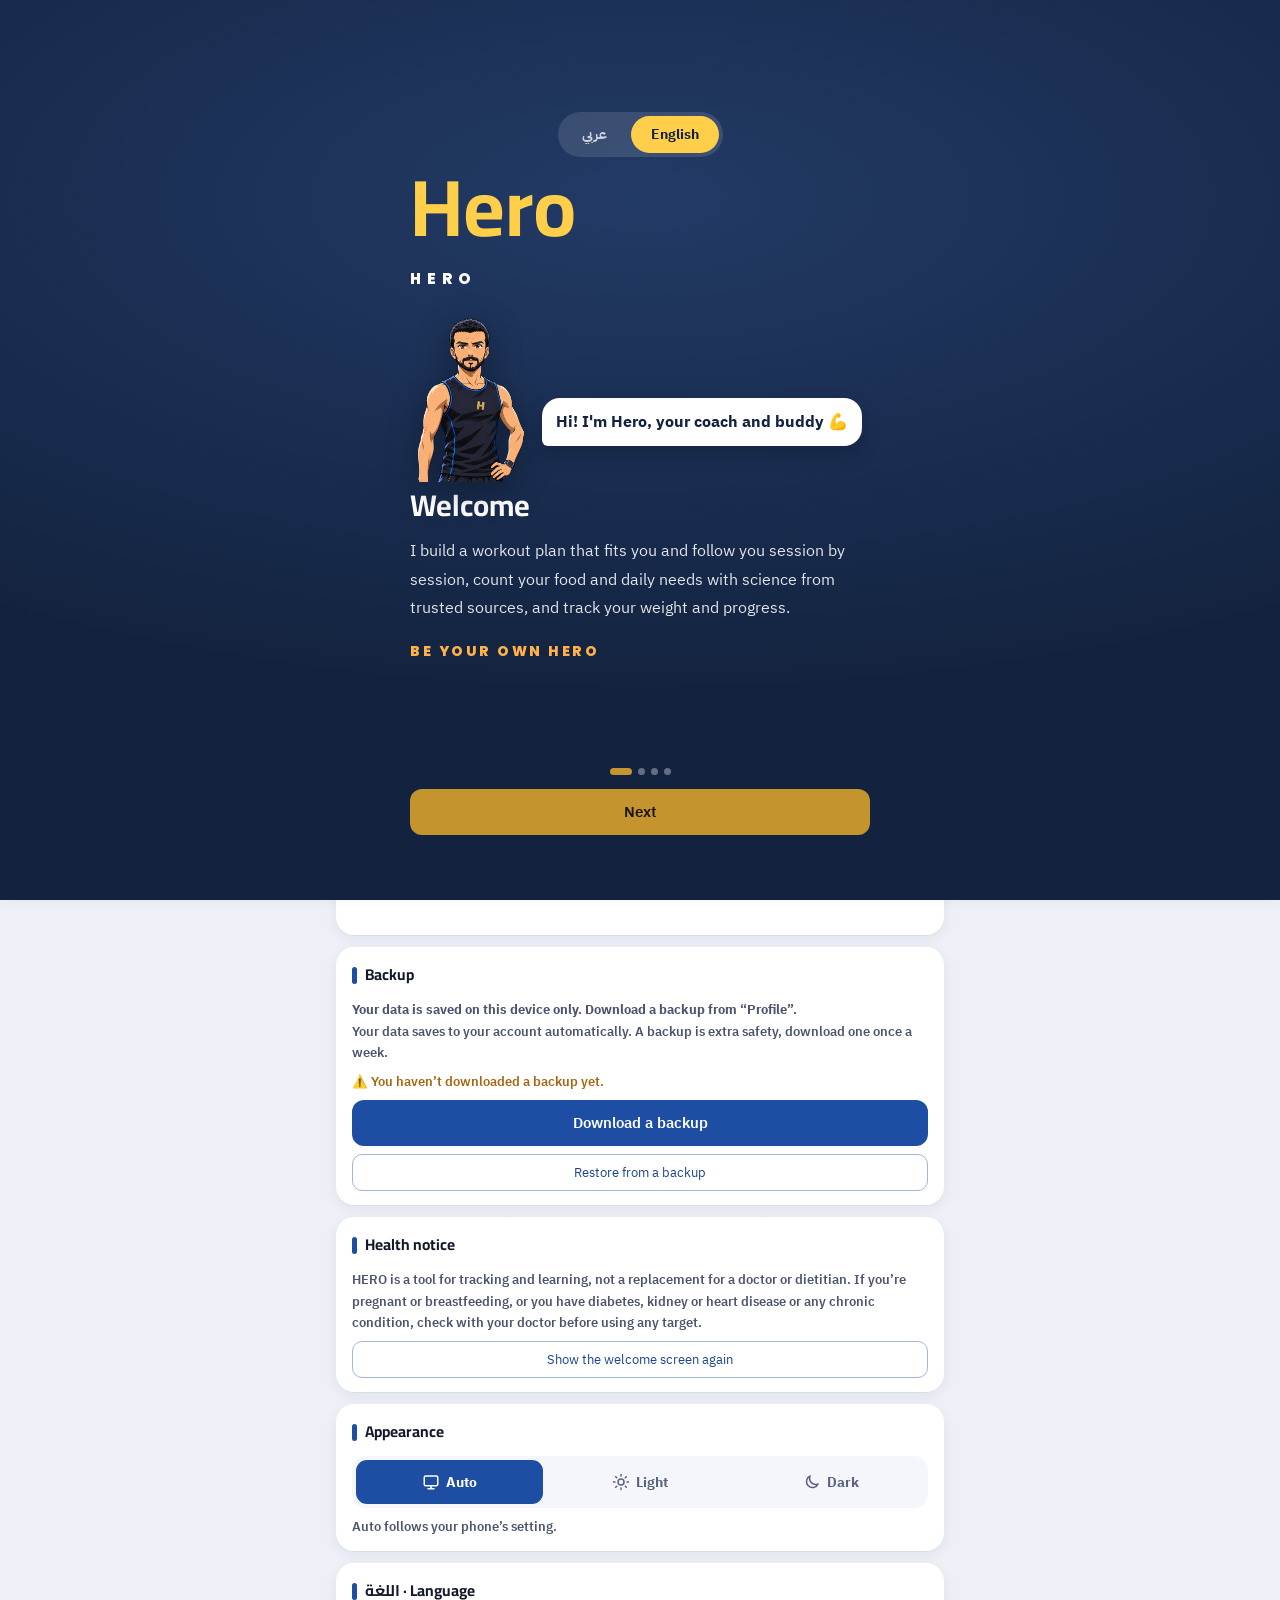
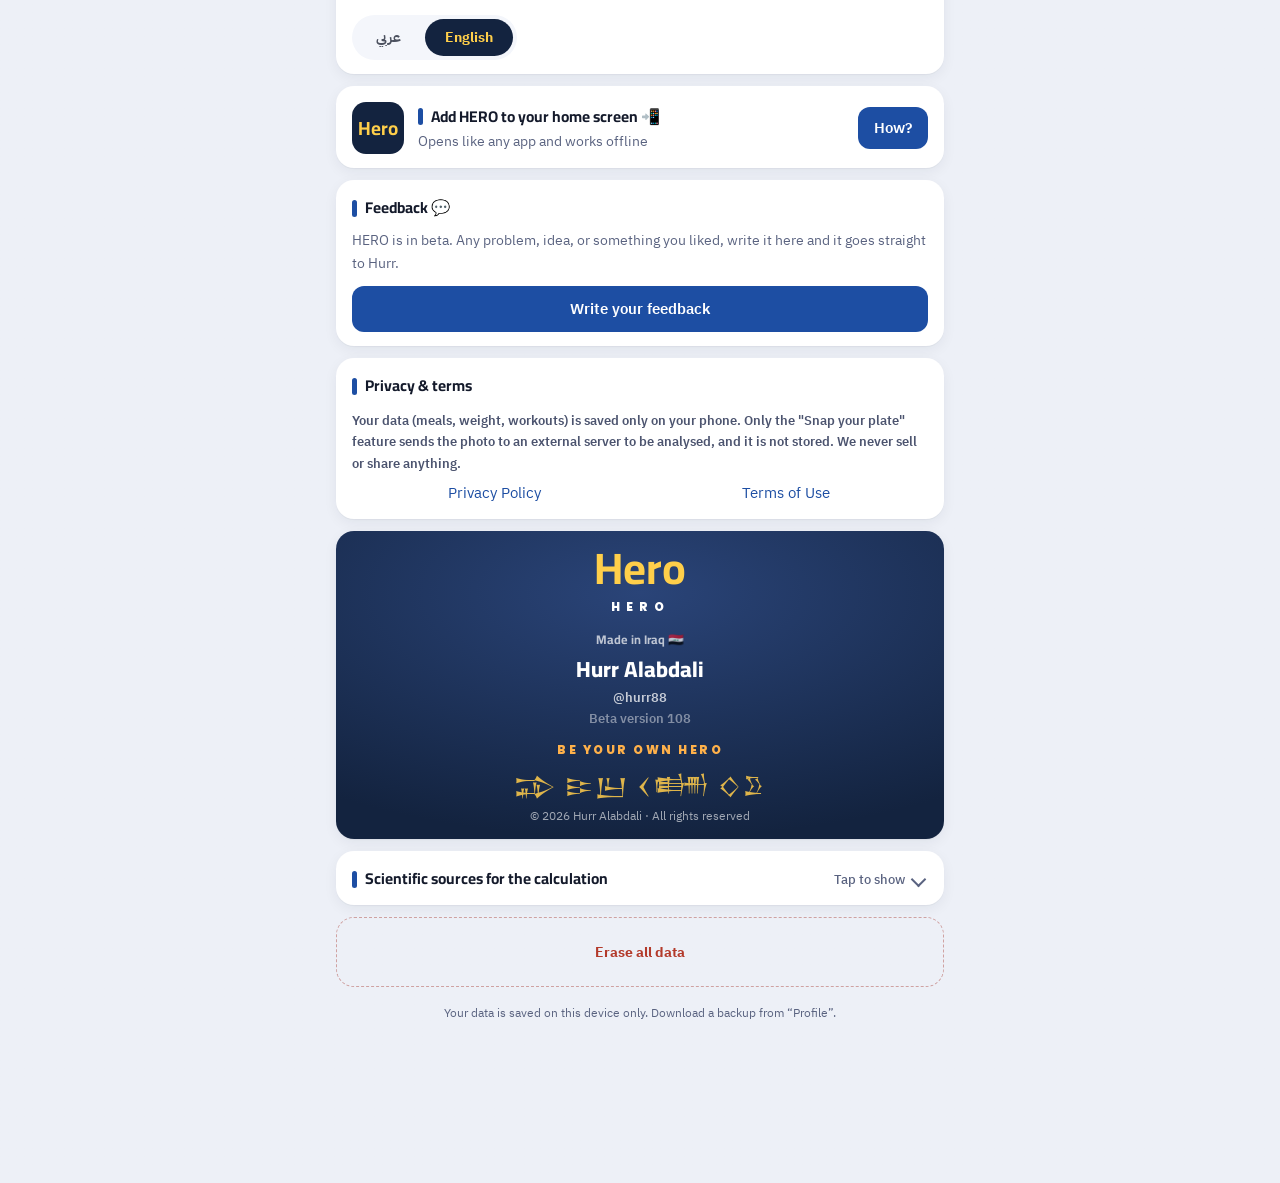
==== index.html @ afc49d75 "ملخص الشهر: شيت مع رسم السعرات، تنقل بين الأشهر، بطاقة مشاركة، وترجمة إنگليزية Co-Authored-By: Claud" ====
<!doctype html>
<html lang="ar" dir="rtl">
<head>
<!-- هيرو · HERO — © 2026 حُرّ العبدلي (Hurr Alabdali). جميع الحقوق محفوظة. All rights reserved. -->
<meta name="author" content="حُرّ العبدلي · Hurr Alabdali">
<meta name="copyright" content="© 2026 Hurr Alabdali. All rights reserved.">
<meta charset="utf-8">
<meta name="viewport" content="width=device-width,initial-scale=1,viewport-fit=cover">
<title>هيرو</title>
<meta name="description" content="هيرو: تتبّع أكلك وتمرينك ووزنك بالعراقي. BE YOUR OWN HERO">
<link rel="preload" href="fonts/hero-cuneiform.woff2" as="font" type="font/woff2" crossorigin>
<meta name="theme-color" content="#f2f4f9" media="(prefers-color-scheme: light)">
<meta name="theme-color" content="#0d1220" media="(prefers-color-scheme: dark)">
<script>/* v96: الشكل (تلقائي/فاتح/ليلي) */
(function(){
  function apply(t){
    var r = document.documentElement;
    if(t === 'light' || t === 'dark') r.setAttribute('data-theme', t); else r.removeAttribute('data-theme');
    var dark = t === 'dark' || (t !== 'light' && window.matchMedia && matchMedia('(prefers-color-scheme: dark)').matches);
    document.querySelectorAll('meta[name="theme-color"]').forEach(function(m){ m.setAttribute('content', dark ? '#0d1220' : '#f2f4f9'); if(t === 'light' || t === 'dark') m.removeAttribute('media'); });
  }
  var t = 'auto'; try{ t = localStorage.getItem('hero_theme') || 'auto'; }catch(e){}
  apply(t);
  window.heroTheme = function(v){
    try{ localStorage.setItem('hero_theme', v); }catch(e){}
    apply(v);
    document.querySelectorAll('.theme-pick button').forEach(function(b){ b.setAttribute('aria-pressed', String(b.dataset.t === v)); });
  };
  window.heroThemeNow = function(){ var v = 'auto'; try{ v = localStorage.getItem('hero_theme') || 'auto'; }catch(e){} return v; };
})();
</script>
<meta name="mobile-web-app-capable" content="yes">
<meta name="apple-mobile-web-app-capable" content="yes">
<meta name="apple-mobile-web-app-title" content="هيرو">
<meta name="apple-mobile-web-app-status-bar-style" content="default">
<link rel="manifest" href="manifest.webmanifest">
<link rel="icon" type="image/png" sizes="32x32" href="icons/icon-32.png">
<link rel="apple-touch-icon" href="icons/icon-180.png">
<style>html{background:#f2f4f9}@media (prefers-color-scheme:dark){html{background:#0d1220}}body{margin:0}img{max-width:100%}[hidden]{display:none!important}</style>
<script>window.HERO_PWA = true;</script>
<script src="app-i18n.js?v=108"></script>
</head>
<body>
<div id="ishtar" aria-hidden="true"><svg xmlns="http://www.w3.org/2000/svg" preserveAspectRatio="none">
 <text class="cw" x="0" y="26" font-size="21">𒁉 𒄿𒌨 𒌋𒌦 𒄭𒊒  𒁉 𒄿𒌨 𒌋𒌦 𒄭𒊒  𒁉 𒄿𒌨 𒌋𒌦 𒄭𒊒  𒁉 𒄿𒌨 𒌋𒌦 𒄭𒊒  𒁉 𒄿𒌨 𒌋𒌦 𒄭𒊒  𒁉 𒄿𒌨 𒌋𒌦 𒄭𒊒  𒁉 𒄿𒌨 𒌋𒌦 𒄭𒊒  𒁉 𒄿𒌨 𒌋𒌦 𒄭𒊒</text><path class="cl" d="M0 39H4000"/>
 <text class="cw" x="-60" y="66" font-size="21">𒁉 𒄿𒌨 𒌋𒌦 𒄭𒊒  𒁉 𒄿𒌨 𒌋𒌦 𒄭𒊒  𒁉 𒄿𒌨 𒌋𒌦 𒄭𒊒  𒁉 𒄿𒌨 𒌋𒌦 𒄭𒊒  𒁉 𒄿𒌨 𒌋𒌦 𒄭𒊒  𒁉 𒄿𒌨 𒌋𒌦 𒄭𒊒  𒁉 𒄿𒌨 𒌋𒌦 𒄭𒊒  𒁉 𒄿𒌨 𒌋𒌦 𒄭𒊒</text><path class="cl" d="M0 79H4000"/>
 <text class="cw" x="0" y="106" font-size="21">𒁉 𒄿𒌨 𒌋𒌦 𒄭𒊒  𒁉 𒄿𒌨 𒌋𒌦 𒄭𒊒  𒁉 𒄿𒌨 𒌋𒌦 𒄭𒊒  𒁉 𒄿𒌨 𒌋𒌦 𒄭𒊒  𒁉 𒄿𒌨 𒌋𒌦 𒄭𒊒  𒁉 𒄿𒌨 𒌋𒌦 𒄭𒊒  𒁉 𒄿𒌨 𒌋𒌦 𒄭𒊒  𒁉 𒄿𒌨 𒌋𒌦 𒄭𒊒</text><path class="cl" d="M0 119H4000"/>
 <text class="cw" x="-60" y="146" font-size="21">𒁉 𒄿𒌨 𒌋𒌦 𒄭𒊒  𒁉 𒄿𒌨 𒌋𒌦 𒄭𒊒  𒁉 𒄿𒌨 𒌋𒌦 𒄭𒊒  𒁉 𒄿𒌨 𒌋𒌦 𒄭𒊒  𒁉 𒄿𒌨 𒌋𒌦 𒄭𒊒  𒁉 𒄿𒌨 𒌋𒌦 𒄭𒊒  𒁉 𒄿𒌨 𒌋𒌦 𒄭𒊒  𒁉 𒄿𒌨 𒌋𒌦 𒄭𒊒</text><path class="cl" d="M0 159H4000"/>
 <text class="cw" x="0" y="186" font-size="21">𒁉 𒄿𒌨 𒌋𒌦 𒄭𒊒  𒁉 𒄿𒌨 𒌋𒌦 𒄭𒊒  𒁉 𒄿𒌨 𒌋𒌦 𒄭𒊒  𒁉 𒄿𒌨 𒌋𒌦 𒄭𒊒  𒁉 𒄿𒌨 𒌋𒌦 𒄭𒊒  𒁉 𒄿𒌨 𒌋𒌦 𒄭𒊒  𒁉 𒄿𒌨 𒌋𒌦 𒄭𒊒  𒁉 𒄿𒌨 𒌋𒌦 𒄭𒊒</text><path class="cl" d="M0 199H4000"/>
 <text class="cw" x="-60" y="226" font-size="21">𒁉 𒄿𒌨 𒌋𒌦 𒄭𒊒  𒁉 𒄿𒌨 𒌋𒌦 𒄭𒊒  𒁉 𒄿𒌨 𒌋𒌦 𒄭𒊒  𒁉 𒄿𒌨 𒌋𒌦 𒄭𒊒  𒁉 𒄿𒌨 𒌋𒌦 𒄭𒊒  𒁉 𒄿𒌨 𒌋𒌦 𒄭𒊒  𒁉 𒄿𒌨 𒌋𒌦 𒄭𒊒  𒁉 𒄿𒌨 𒌋𒌦 𒄭𒊒</text><path class="cl" d="M0 239H4000"/>
 <text class="cw" x="0" y="266" font-size="21">𒁉 𒄿𒌨 𒌋𒌦 𒄭𒊒  𒁉 𒄿𒌨 𒌋𒌦 𒄭𒊒  𒁉 𒄿𒌨 𒌋𒌦 𒄭𒊒  𒁉 𒄿𒌨 𒌋𒌦 𒄭𒊒  𒁉 𒄿𒌨 𒌋𒌦 𒄭𒊒  𒁉 𒄿𒌨 𒌋𒌦 𒄭𒊒  𒁉 𒄿𒌨 𒌋𒌦 𒄭𒊒  𒁉 𒄿𒌨 𒌋𒌦 𒄭𒊒</text><path class="cl" d="M0 279H4000"/>
 <text class="cw" x="-60" y="306" font-size="21">𒁉 𒄿𒌨 𒌋𒌦 𒄭𒊒  𒁉 𒄿𒌨 𒌋𒌦 𒄭𒊒  𒁉 𒄿𒌨 𒌋𒌦 𒄭𒊒  𒁉 𒄿𒌨 𒌋𒌦 𒄭𒊒  𒁉 𒄿𒌨 𒌋𒌦 𒄭𒊒  𒁉 𒄿𒌨 𒌋𒌦 𒄭𒊒  𒁉 𒄿𒌨 𒌋𒌦 𒄭𒊒  𒁉 𒄿𒌨 𒌋𒌦 𒄭𒊒</text><path class="cl" d="M0 319H4000"/>
</svg></div>


<script type="importmap">{"imports":{"three":"./vendor/three.module.min.js","three/addons/":"./vendor/jsm/"}}</script>


<style>/* IBM Plex Sans Arabic (SIL OFL 1.1) محلي */@font-face{font-family:'IBM Plex Sans Arabic';font-style:normal;font-weight:400;font-display:swap;src:url(fonts/ibm-plex-sans-arabic-arabic-400-normal.woff2) format('woff2');unicode-range:U+0600-06FF,U+0750-077F,U+0870-088E,U+0890-0891,U+0897-08E1,U+08E3-08FF,U+200C-200E,U+2010-2011,U+204F,U+2E41,U+FB50-FDFF,U+FE70-FE74,U+FE76-FEFC}@font-face{font-family:'IBM Plex Sans Arabic';font-style:normal;font-weight:500;font-display:swap;src:url(fonts/ibm-plex-sans-arabic-arabic-500-normal.woff2) format('woff2');unicode-range:U+0600-06FF,U+0750-077F,U+0870-088E,U+0890-0891,U+0897-08E1,U+08E3-08FF,U+200C-200E,U+2010-2011,U+204F,U+2E41,U+FB50-FDFF,U+FE70-FE74,U+FE76-FEFC}@font-face{font-family:'IBM Plex Sans Arabic';font-style:normal;font-weight:600;font-display:swap;src:url(fonts/ibm-plex-sans-arabic-arabic-600-normal.woff2) format('woff2');unicode-range:U+0600-06FF,U+0750-077F,U+0870-088E,U+0890-0891,U+0897-08E1,U+08E3-08FF,U+200C-200E,U+2010-2011,U+204F,U+2E41,U+FB50-FDFF,U+FE70-FE74,U+FE76-FEFC}@font-face{font-family:'IBM Plex Sans Arabic';font-style:normal;font-weight:700;font-display:swap;src:url(fonts/ibm-plex-sans-arabic-arabic-700-normal.woff2) format('woff2');unicode-range:U+0600-06FF,U+0750-077F,U+0870-088E,U+0890-0891,U+0897-08E1,U+08E3-08FF,U+200C-200E,U+2010-2011,U+204F,U+2E41,U+FB50-FDFF,U+FE70-FE74,U+FE76-FEFC}@font-face{font-family:'IBM Plex Sans Arabic';font-style:normal;font-weight:400;font-display:swap;src:url(fonts/ibm-plex-sans-arabic-latin-400-normal.woff2) format('woff2');unicode-range:U+0000-00FF,U+0131,U+0152-0153,U+02BB-02BC,U+02C6,U+02DA,U+02DC,U+0304,U+0308,U+0329,U+2000-206F,U+20AC,U+2122,U+2191,U+2193,U+2212,U+2215,U+FEFF,U+FFFD}@font-face{font-family:'IBM Plex Sans Arabic';font-style:normal;font-weight:500;font-display:swap;src:url(fonts/ibm-plex-sans-arabic-latin-500-normal.woff2) format('woff2');unicode-range:U+0000-00FF,U+0131,U+0152-0153,U+02BB-02BC,U+02C6,U+02DA,U+02DC,U+0304,U+0308,U+0329,U+2000-206F,U+20AC,U+2122,U+2191,U+2193,U+2212,U+2215,U+FEFF,U+FFFD}@font-face{font-family:'IBM Plex Sans Arabic';font-style:normal;font-weight:600;font-display:swap;src:url(fonts/ibm-plex-sans-arabic-latin-600-normal.woff2) format('woff2');unicode-range:U+0000-00FF,U+0131,U+0152-0153,U+02BB-02BC,U+02C6,U+02DA,U+02DC,U+0304,U+0308,U+0329,U+2000-206F,U+20AC,U+2122,U+2191,U+2193,U+2212,U+2215,U+FEFF,U+FFFD}@font-face{font-family:'IBM Plex Sans Arabic';font-style:normal;font-weight:700;font-display:swap;src:url(fonts/ibm-plex-sans-arabic-latin-700-normal.woff2) format('woff2');unicode-range:U+0000-00FF,U+0131,U+0152-0153,U+02BB-02BC,U+02C6,U+02DA,U+02DC,U+0304,U+0308,U+0329,U+2000-206F,U+20AC,U+2122,U+2191,U+2193,U+2212,U+2215,U+FEFF,U+FFFD}</style>
<link rel="stylesheet" href="app.css?v=108">

<svg width="0" height="0" style="position:absolute" aria-hidden="true" focusable="false"><defs>
 <linearGradient id="lg-flame" x1="0" y1="1" x2="0" y2="0"><stop offset="0" stop-color="#ff5a3c"/><stop offset=".6" stop-color="#ff8a3d"/><stop offset="1" stop-color="#ffc24a"/></linearGradient>
 <linearGradient id="lg-leaf" x1="0" y1="1" x2="0" y2="0"><stop offset="0" stop-color="#11865a"/><stop offset="1" stop-color="#3ccf8e"/></linearGradient>
 <clipPath id="lg-left"><path d="M50 90 C43 70 57 48 50 10 L0 0 L0 100Z"/></clipPath>
 <symbol id="lg-art" viewBox="0 0 100 100"><g class="lg-fl">
  <path d="M50 10 C63 30 77 43 75 64 C73 80 63 90 50 90 C37 90 27 80 25 64 C23 48 36 34 50 10Z" fill="url(#lg-flame)"/>
  <path d="M50 10 C63 30 77 43 75 64 C73 80 63 90 50 90 C37 90 27 80 25 64 C23 48 36 34 50 10Z" fill="url(#lg-leaf)" clip-path="url(#lg-left)"/>
  <path d="M50 88 C43 70 57 48 50 12" fill="none" stroke="#fff" stroke-width="3.2" stroke-linecap="round"/>
  <path d="M47.5 72 L38 64 M52.5 56 L62 49 M48.5 44 L41 38" stroke="#fff" stroke-width="2.4" stroke-linecap="round" opacity=".85"/>
 </g></symbol>
 <symbol id="lg-icon" viewBox="0 0 100 100"><rect width="100" height="100" rx="24" fill="#13233f"/><g transform="translate(10 8) scale(.8)"><use href="#lg-art"/></g></symbol>
</defs></svg>
<div id="splash" aria-hidden="true"><img class="sp-hero" src="media/hero-face.webp" alt=""><div class="sp-nm sp-big">هيرو</div><div class="sp-en">HERO</div><div class="sp-ds">يسويلك جدول تمرين ويتابعك بيه<br>ويحسب أكلك ويتابع وزنك</div><div class="sp-tl" dir="ltr">BE YOUR OWN HERO</div><div class="sp-cun cun" aria-hidden="true">𒁉 𒄿𒌨 𒌋𒌦 𒄭𒊒</div><div class="sp-ld"><i></i></div><div class="sp-by">صُنع في العراق 🇮🇶 · حُرّ العبدلي</div></div>
<script>setTimeout(()=>{ const s = document.getElementById('splash'); if(s){ s.classList.add('out'); setTimeout(()=>s.remove(), 450); } }, 1800);</script>
<header class="appbar">
  <div class="appbar-in">
    <div>
      <div class="brand">هيرو <span class="brand-en">HERO</span></div>
      <div class="sub" id="hdr-sub">سجّل معلوماتك من "ملفي" حتى نحسب احتياجك</div>
    </div>
    <button class="ach-chip" id="ach-chip" onclick="achOpen()" aria-label="طريقي: السلسلة والكؤوس"><span class="fire">🔥<b id="ach-streak">0</b></span><span>🏆<b id="ach-count">0</b></span></button>
  </div>
</header>

<main class="wrap">
  <!-- TODAY TAB -->
  <div id="tab-today">
    <div class="daybar">
      <button onclick="shiftDay(-1)" aria-label="اليوم السابق">›</button>
      <label class="day-pick"><span id="day-title">اليوم</span><input type="date" id="day-picker" onchange="setDay(this.value)" onclick="try{this.showPicker()}catch(e){}" aria-label="اختيار اليوم"></label>
      <button id="next-day" onclick="shiftDay(1)" aria-label="اليوم التالي">‹</button>
    </div>
    <div class="goal-note" id="day-label"></div>
    <div class="wk-banner" id="wk-banner" hidden>
      <img src="media/hero-face.webp" alt="">
      <div><b>ملخص أسبوعك جاهز 📋</b><span>شوف شلون مشى أسبوعك، وشنو نركّز عليه الأسبوع الجاي.</span></div>
      <button class="primary" onclick="openWeekSummary()">شوفه</button>
      <button class="x" onclick="wkDismiss()" aria-label="إخفاء">✕</button>
    </div>

    <section class="card hero hero-food" aria-label="ملخص اليوم">
      <h2 id="sum-title">ملخص اليوم</h2>
      <div class="summary">
        <div class="ring" id="ring">
          <svg viewBox="0 0 132 132" width="132" height="132" aria-hidden="true">
            <circle class="track" cx="66" cy="66" r="54"/>
            <circle class="prog" id="ring-prog" cx="66" cy="66" r="54" stroke-dasharray="0 340"/>
          </svg>
          <div class="ring-center">
            <div class="ring-num" id="ring-num">0</div>
            <div class="ring-lbl" id="ring-lbl">سعرة</div>
          </div>
        </div>
        <div class="macros">
          <div class="macro" id="row-cal">
            <div class="macro-top"><span class="macro-name"><i class="dot d-cal"></i>سعرات</span><span class="macro-val"><b id="sum-cal">0</b> <span class="macro-goal" id="lbl-cal"></span></span></div>
            <div class="bar"><div id="bar-cal" style="width:0%"></div></div>
          </div>
          <div class="macro">
            <div class="macro-top"><span class="macro-name"><i class="dot d-pro"></i>بروتين</span><span class="macro-val"><b id="sum-pro">0</b> <span class="macro-goal" id="lbl-pro"></span></span></div>
            <div class="bar"><div id="bar-pro" style="width:0%"></div></div>
          </div>
          <div class="macro">
            <div class="macro-top"><span class="macro-name"><i class="dot d-carb"></i>كارب</span><span class="macro-val"><b id="sum-carb">0</b> <span class="macro-goal" id="lbl-carb"></span></span></div>
            <div class="bar"><div id="bar-carb" style="width:0%"></div></div>
          </div>
          <div class="macro">
            <div class="macro-top"><span class="macro-name"><i class="dot d-fat"></i>دهون</span><span class="macro-val"><b id="sum-fat">0</b> <span class="macro-goal" id="lbl-fat"></span></span></div>
            <div class="bar"><div id="bar-fat" style="width:0%"></div></div>
          </div>
        </div>
      </div>
      <div class="goal-note" id="today-note"></div>
    </section>


    <section class="card" id="quick-card" style="display:none;" hidden data-off="1">
      <h2>إضافة سريعة</h2>
      <div class="chips" id="quick-meals"></div>
      <div class="btn-row" id="repeat-row" style="display:none;">
        <button class="ghost" id="repeat-btn" onclick="repeatPrevDay()"></button>
      </div>
    </section>

    <section class="card">
      <h2><span id="meals-title">وجبات اليوم</span></h2>
      <div id="today-meals"><div class="empty">لا توجد وجبات بعد</div></div>
    </section>

    <section class="card" id="water-card" aria-label="الماي">
      <div class="water-head">
        <h2 style="margin:0;"><i class="dot d-water"></i>الماي</h2>
        <span class="macro-val"><b id="water-now">0</b> <span class="macro-goal" id="water-goal"></span></span>
      </div>
      <div class="cups" id="water-cups" aria-hidden="true" onclick="addWater(250)"></div>
      <div class="nudge" id="water-nudge" hidden>
        <span>صار لك فترة ما شربت ماي. كوب هسه؟</span>
        <button class="ghost" onclick="addWater(250)">+ كوب</button>
      </div>
      <div class="btn-row">
        <button class="ghost" onclick="addWater(250)">+ كوب (250 مل)</button>
        <button class="ghost" onclick="addWater(500)">+ قنينة (500 مل)</button>
        <button class="ghost" id="water-undo" onclick="undoWater()">تراجع</button>
      </div>
      <div class="goal-note" id="water-note"></div>
    </section>

    <section class="card" id="sleep-card" aria-label="النوم">
      <div class="water-head">
        <h2 style="margin:0;"><i class="dot d-sleep"></i>النوم</h2>
        <span class="macro-val"><b id="sleep-now">—</b> <span class="macro-goal">ساعة</span></span>
      </div>
      <div class="sl-q" id="sleep-q">نمت كم ساعة البارحة؟</div>
      <div class="sl-chips" id="sleep-chips"></div>
      <div class="sl-week" id="sleep-week" aria-hidden="true"></div>
      <div class="goal-note" id="sleep-note"></div>
    </section>

    <section class="card" id="week-card" aria-label="آخر 7 أيام">
      <h2>آخر 7 أيام</h2>
      <div id="week-chart"></div>
      <div class="goal-note" id="week-note"></div>
      <button class="ghost wk-sumbtn" onclick="openWeekSummary()">📋 ملخص الأسبوع</button>
      <button class="ghost wk-sumbtn" onclick="openMonthSummary()">📅 ملخص الشهر</button>
    </section>
  </div>

  <!-- PROFILE TAB -->
  <!-- TRAIN TAB -->
  <div id="tab-train" class="hidden"><div id="tr-root"></div></div>

  <div id="tab-profile" class="hidden">
    <div class="card hero hero-prof" id="need-card">
      <h2>احتياجك اليومي</h2>
      <div id="targets-empty" class="empty">احفظ معلوماتك حتى يظهر احتياجك</div>
      <div id="targets-wrap" style="display:none;">
        <div class="stat-grid">
          <div class="stat"><div class="n" id="t-cal">0</div><div class="l"><i class="dot d-cal"></i>السعرات المطلوبة يومياً</div></div>
          <div class="stat"><div class="n" id="t-pro">0</div><div class="l"><i class="dot d-pro"></i>بروتين (غم)</div></div>
          <div class="stat"><div class="n" id="t-carb">0</div><div class="l"><i class="dot d-carb"></i>كارب (غم)</div></div>
          <div class="stat"><div class="n" id="t-fat">0</div><div class="l"><i class="dot d-fat"></i>دهون (غم)</div></div>
          <div class="stat"><div class="n" id="t-bmr">0</div><div class="l">الأيض الأساسي BMR (الحد الأدنى)</div></div>
          <div class="stat"><div class="n" id="t-tdee">0</div><div class="l" id="t-tdee-lbl">حرقك اليومي الكلي TDEE</div></div>
          <div class="stat"><div class="n" id="t-water">0</div><div class="l">ماء كلي (لتر/يوم، ~20% منه من الأكل)</div></div>
          <div class="stat"><div class="n" id="t-diff">0</div><div class="l" id="t-diff-lbl">العجز اليومي (سعرة)</div></div>
        </div>
        <div class="goal-note" id="t-meta"></div>
        <div class="goal-note" id="targets-note"></div>
      </div>
    </div>

    <div class="card" id="pf-card">
      <button type="button" class="pf-head" id="pf-head" onclick="pfToggle()" aria-expanded="true" aria-controls="pf-body">
        <h2>معلوماتك</h2><span class="pf-sum" id="pf-sum"></span><svg class="chev" viewBox="0 0 24 24" aria-hidden="true"><path d="M6 9l6 6 6-6"/></svg>
      </button>
      <div id="pf-body">
      <div class="row">
        <div class="field" style="flex:2 1 180px;"><label>الاسم</label><input type="text" id="pf-name" placeholder="اسمك"></div>
        <div class="field"><label>الجنس</label>
          <select id="pf-sex"><option value="m">ذكر</option><option value="f">أنثى</option></select>
        </div>
      </div>
      <div class="row">
        <div class="field"><label>تاريخ الميلاد</label><input type="date" id="pf-dob"></div>
      </div>
      <div class="row">
        <div class="field"><label>الطول (سم)</label><input type="number" id="pf-height" placeholder="172"></div>
        <div class="field"><label>الوزن (كغم)</label><input type="number" step="0.1" id="pf-weight" placeholder="80"></div>
      </div>
      <div class="row">
        <div class="field" style="flex:1 1 100%;"><label for="pf-activity" id="pf-activity-lbl">مستوى النشاط (يشمل التمرين والحركة اليومية)</label>
          <select id="pf-activity">
            <option value="1.2">خامل — شغل مكتبي، بدون تمرين</option>
            <option value="1.375">خفيف — تمرين 1-3 أيام أو تمرين منزلي قصير</option>
            <option value="1.55">متوسط — تمرين 3-5 أيام بالأسبوع</option>
            <option value="1.725">عالي — تمرين 6-7 أيام بالأسبوع</option>
            <option value="1.9">عالي جداً — شغل بدني متعب + تمرين</option>
          </select>
        </div>
      </div>
      <div class="row">
        <div class="field" style="flex:1 1 100%;"><label>الهدف</label>
          <select id="pf-goal" onchange="togglePace()">
            <option value="cut">تنشيف — خسارة دهون مع الحفاظ على العضل</option>
            <option value="recomp">إعادة تشكيل الجسم — تنشيف بطيء مع بناء عضل</option>
            <option value="maintain">حفاظ على الوزن</option>
            <option value="bulk">تضخيم نظيف تدريجي</option>
            <option value="track">تتبع فقط — أسجل أكلي بدون هدف</option>
            <option value="custom">أهداف مخصصة — أكتب أرقامي بنفسي (من طبيب أو مدرب)</option>
          </select>
        </div>
      </div>
      <div class="row" id="pace-row">
        <div class="field" style="flex:1 1 100%;"><label>السرعة</label>
          <select id="pf-pace">
            <option value="slow" id="pace-slow">هادئة</option>
            <option value="fast" id="pace-fast">أسرع</option>
          </select>
        </div>
      </div>
      <div id="custom-row" style="display:none;">
        <div class="goal-note" style="margin:0 0 10px;">اكتب أهدافك اليومية. السعرات ضرورية، والباقي اختياري: اللي تتركه فارغ نحسبه تلقائياً.</div>
        <div class="row">
          <div class="field"><label for="pf-c-cal">السعرات يومياً</label><input type="number" id="pf-c-cal" inputmode="decimal" min="0" placeholder="مثلاً 1900"></div>
          <div class="field"><label for="pf-c-pro">بروتين (غم)</label><input type="number" id="pf-c-pro" inputmode="decimal" min="0" placeholder="تلقائي"></div>
        </div>
        <div class="row">
          <div class="field"><label for="pf-c-carb">كارب (غم)</label><input type="number" id="pf-c-carb" inputmode="decimal" min="0" placeholder="تلقائي"></div>
          <div class="field"><label for="pf-c-fat">دهون (غم)</label><input type="number" id="pf-c-fat" inputmode="decimal" min="0" placeholder="تلقائي"></div>
        </div>
      </div>
      <button class="primary" onclick="saveProfile()">حفظ وحساب احتياجي</button>
      </div>
    </div>

    <div class="card" id="hist-card">
      <h2>سجل الأيام السابقة <span class="pill">اضغط على اليوم لفتحه</span></h2>
      <div id="day-history"><div class="empty">لا يوجد سجل بعد</div></div>
    </div>

    <div class="card" id="backup-card">
      <h2>النسخة الاحتياطية</h2>
      <div class="goal-note" style="margin-top:0;"><b id="cloud-status-2">دا نتأكد من مكان الحفظ...</b><br>بياناتك تنحفظ بحسابك تلقائياً. النسخة الاحتياطية زيادة أمان، نزّلها مرة بالأسبوع.</div>
      <div class="goal-note" id="backup-status"></div>
      <div class="btn-row">
        <button class="primary" onclick="exportBackup()">تنزيل نسخة احتياطية</button>
      </div>
      <div class="btn-row">
        <button class="ghost" onclick="document.getElementById('import-file').click()">استرجاع من نسخة</button>
        <input type="file" id="import-file" accept=".json,application/json" style="display:none;" onchange="importBackup(this)">
      </div>
      <div id="backup-fallback" style="display:none; margin-top:10px;">
        <div class="goal-note">ما گدرنا ننزل الملف هنا. انسخ النص هذا واحفظه بملاحظاتك:</div>
        <textarea id="backup-text" readonly style="width:100%; height:120px; margin-top:6px; background:var(--bg); color:var(--ink); border:1px solid var(--line); border-radius:8px; font-size:11px;"></textarea>
      </div>
    </div>

    <div class="card">
      <h2>تنبيه صحي</h2>
      <div class="goal-note" style="margin-top:0;">هيرو أداة للمتابعة والتثقيف، مو بديل عن الطبيب أو أخصائي التغذية. إذا كنتِ حامل أو مرضعة، أو عندك سكري أو أمراض كلى أو قلب أو أي حالة مزمنة، راجع طبيبك قبل ما تعتمد أي هدف.</div>
      <div class="btn-row"><button class="ghost" onclick="openOnboard()">عرض شاشة الترحيب مرة ثانية</button></div>
    </div>

    <div class="card theme-card">
      <h2>الشكل</h2>
      <div class="theme-pick" role="group" aria-label="الشكل">
        <button type="button" data-t="auto" aria-pressed="false" onclick="heroTheme('auto')"><svg viewBox="0 0 24 24" aria-hidden="true"><rect x="3" y="4" width="18" height="13" rx="2"/><path d="M8 21h8M12 17v4"/></svg><span>تلقائي</span></button>
        <button type="button" data-t="light" aria-pressed="false" onclick="heroTheme('light')"><svg viewBox="0 0 24 24" aria-hidden="true"><circle cx="12" cy="12" r="4"/><path d="M12 2v2M12 20v2M2 12h2M20 12h2M4.9 4.9l1.4 1.4M17.7 17.7l1.4 1.4M4.9 19.1l1.4-1.4M17.7 6.3l1.4-1.4"/></svg><span>فاتح</span></button>
        <button type="button" data-t="dark" aria-pressed="false" onclick="heroTheme('dark')"><svg viewBox="0 0 24 24" aria-hidden="true"><path d="M20 14.5A8 8 0 0 1 9.5 4a8 8 0 1 0 10.5 10.5z"/></svg><span>ليلي</span></button>
      </div>
      <div class="goal-note">تلقائي: يمشي ويا إعداد موبايلك.</div>
    </div>

    <div class="card lang-card">
      <h2 data-no-tr>اللغة · Language</h2>
      <div class="lang-pick" data-no-tr><button type="button" class="ar" onclick="I18N.set('ar')">عربي</button><button type="button" class="en" onclick="I18N.set('en')">English</button></div>
    </div>

    <div class="card inst-card" id="inst-card" hidden>
      <div class="inst-mark">هيرو</div>
      <div class="inst-txt"><h2>نزّل هيرو على شاشتك 📲</h2><p>يفتح مثل أي تطبيق ويشتغل بدون نت</p></div>
      <button class="primary" onclick="INST.open()">شلون؟</button>
    </div>

    <div class="card fb-card">
      <h2>رأيك يهمنا 💬</h2>
      <p>هيرو بالنسخة التجريبية. أي مشكلة، أو فكرة، أو شي عجبك، اكتبه هنا ويوصل مباشرة لحر.</p>
      <button class="primary" onclick="fbOpen()">اكتب رأيك</button>
    </div>

    <div class="card legal-card">
      <h2>الخصوصية والشروط</h2>
      <div class="goal-note" style="margin-top:0;">بياناتك (أكلك، وزنك، تمارينك) تنحفظ بموبايلك بس. بس ميزة «صوّر صحنك» ترسل الصورة لسيرفر خارجي حتى يحللها، وما تنحفظ. وما نبيع أو نشارك أي شي.</div>
      <div class="btn-row"><a class="ghost legal-btn" href="privacy.html" target="_blank" rel="noopener">سياسة الخصوصية</a><a class="ghost legal-btn" href="terms.html" target="_blank" rel="noopener">الشروط والأحكام</a></div>
    </div>

    <div class="card about-card">
      <div class="about-top"><span class="about-word">هيرو</span><span class="about-en">HERO</span></div>
      <div class="about-line">صُنع في العراق 🇮🇶</div>
      <div class="about-name">حُرّ العبدلي</div>
      <div class="about-sub"><span dir="ltr">@hurr88</span></div>
      <div class="about-sub" style="opacity:.6">نسخة تجريبية 108</div>
      <div class="about-motto" dir="ltr">BE YOUR OWN HERO</div>
      <div class="about-cun cun" aria-hidden="true">𒁉 𒄿𒌨 𒌋𒌦 𒄭𒊒</div>
      <div class="about-copy">© 2026 حُرّ العبدلي · جميع الحقوق محفوظة</div>
    </div>

    <details class="card">
      <summary><h2>المصادر العلمية للحسبة</h2><span class="sum-hint">اضغط للعرض</span></summary>
      <div class="goal-note" style="margin-top:0;">
        <b>الأيض الأساسي:</b> معادلة Mifflin-St Jeor — توصي بها أكاديمية التغذية الأمريكية، وتتوقع الحرق بدقة ±10% عند حوالي 70-80% من الناس. <a href="https://www.andeal.org/template.cfm?template=guide_summary&key=621" target="_blank">AND</a><br>
        <b>معامل النشاط:</b> أضعف حلقة بالحسبة، لهذا نوفر "حرقك الحقيقي" من سجلك. بيانات منظمة الصحة العالمية: حتى موظف المكتب يحرق 1.4-1.69 × أيضه الأساسي. <a href="https://www.fao.org/4/y5686e/y5686e07.htm" target="_blank">FAO/WHO</a><br>
        <b>سرعة التنشيف:</b> 0.5-1% من الوزن بالأسبوع للحفاظ على العضل. <a href="https://link.springer.com/article/10.1186/1550-2783-11-20" target="_blank">Helms 2014</a> · النزول البطيء (0.7%) حافظ على العضل أفضل من السريع (1.4%). <a href="https://pmc.ncbi.nlm.nih.gov/articles/PMC7052702/" target="_blank">Roberts 2020</a><br>
        <b>التضخيم:</b> فائض 10-20% فوق الحرق، وزيادة 0.25-0.5% بالأسبوع. <a href="https://www.mdpi.com/2075-4663/7/7/154" target="_blank">Iraki 2019</a><br>
        <b>البروتين:</b> 1.6 غم/كغم يكفي لأغلب الناس، والحد الأعلى المفيد حوالي 2.2. <a href="https://pubmed.ncbi.nlm.nih.gov/28698222/" target="_blank">Morton 2018</a> · أعلى بالتنشيف (1.6-2.4). <a href="https://link.springer.com/article/10.1186/s12970-017-0177-8" target="_blank">ISSN 2017</a><br>
        <b>الدهون:</b> 25% من السعرات، ضمن النطاق الموصى 20-35%. <b>الكارب:</b> الباقي.<br>
        <b>الماء:</b> 2.5 لتر للرجال و2.0 للنساء (كلي، منه ~20% من الأكل) — أكثر بالحر والتمرين. <a href="https://www.gssiweb.org/sports-science-exchange/article/hydration-for-health-and-wellness" target="_blank">EFSA</a><br>
        <b>محيط الخصر:</b> المخاطر ترتفع من 94 سم للرجال و80 للنساء، وبوضوح من 102 و88. <a href="https://www.who.int/publications/i/item/9789241501491" target="_blank">WHO 2008</a><br>
        <b>قيم الأكل:</b> من قاعدة بيانات وزارة الزراعة الأمريكية USDA FoodData Central. الأكلات العراقية المطبوخة ما إلها قيم رسمية، فمعلّمة "تقديري". <a href="https://fdc.nal.usda.gov/" target="_blank">USDA</a><br>
        ⚠️ كل هذي تقديرات لمتوسط الناس. أدق رقم هو حرقك الفعلي المحسوب من سجلك.
      </div>
    </details>

    <div class="card danger-card">
      <button type="button" class="link-danger" onclick="resetAll()">مسح كل البيانات</button>
    </div>
  </div>

  <!-- WEIGHT TAB -->
  <div id="tab-weight" class="hidden">
    <div class="card">
      <h2>تسجيل وزن</h2>
      <div class="row">
        <div class="field"><label>الوزن (كغم)</label><input type="number" step="0.1" id="in-weight" placeholder="80"></div>
        <div class="field"><label for="in-weight-date">التاريخ</label><label class="day-pick wd-pick"><span id="wd-label">اليوم</span><input type="date" id="in-weight-date" onchange="wdSync()" onclick="try{this.showPicker()}catch(e){}"></label></div>
      </div>
      <button class="primary" onclick="addWeight()">تسجيل الوزن</button>
    </div>

    <div class="card hero hero-weight">
      <h2>آخر وزن مسجل</h2>
      <div class="stat-grid">
        <div class="stat"><div class="n" id="last-weight">—</div><div class="l">آخر وزن (كغم)</div></div>
        <div class="stat"><div class="n" id="weight-change">—</div><div class="l">التغير منذ أول تسجيل</div></div>
      </div>
      <div class="goal-note" id="weight-rate"></div>
      <button type="button" class="share-mini" id="weight-share" hidden onclick="shareOpen('weight')"><svg viewBox="0 0 24 24" aria-hidden="true"><path d="M12 15V3M7 8l5-5 5 5"/><path d="M5 12v7a2 2 0 0 0 2 2h10a2 2 0 0 0 2-2v-7"/></svg><span>شارك تقدّمك</span></button>
    </div>

    <div class="card">
      <h2>تطور الوزن</h2>
      <div id="weight-chart"></div>
      <div class="goal-note">الوزن اليومي يتذبذب بسبب الماي والأكل والملح. الخط (معدل 7 أيام) هو اللي يبين الاتجاه الحقيقي.</div>
    </div>

    <details class="card waist" id="waist-card">
      <summary><h2 style="display:inline; margin:0;">محيط الخصر (اختياري)</h2></summary>
      <div class="goal-note">لهدف السكس باك، الخصر أدق من الوزن: ممكن الوزن يبقى ثابت لأنك دا تبني عضل وتخسر دهون، بس الخصر ينزل. قيسه مرة بالأسبوع، الصبح قبل الأكل، على مستوى السرة، والبطن مرتاح بدون شد.</div>
      <div class="row" style="margin-top:10px;">
        <div class="field"><label for="in-waist">الخصر (سم)</label><input type="number" id="in-waist" inputmode="decimal" step="0.1" placeholder="90"></div>
        <div class="field"><label for="in-waist-date">التاريخ</label><input type="date" id="in-waist-date"></div>
      </div>
      <button class="ghost" style="width:100%;" onclick="addWaist()">تسجيل القياس</button>
      <div id="waist-chart" style="margin-top:12px;"></div>
      <div class="goal-note" id="waist-note"></div>
      <div id="waist-list"></div>
    </details>

    <div class="card">
      <h2>حرقك الحقيقي (من سجلك)</h2>
      <div class="goal-note" id="real-tdee" style="margin-top:0;">يحتاج 14 يوم على الأقل: وزن مسجل ببداية ونهاية الفترة، وأكل مسجل بأغلب الأيام.</div>
      <div class="row" id="real-tdee-btns" style="display:none; margin-top:10px;">
        <button class="primary" style="flex:1;" onclick="useRealTdee()">اعتمد هذا الرقم</button>
      </div>
      <div class="row" id="real-tdee-reset" style="display:none; margin-top:10px;">
        <button class="ghost" onclick="clearRealTdee()">رجوع لحسبة المعادلة</button>
      </div>
    </div>

    <div class="card" id="pp-card">
      <h2>صور التقدّم</h2>
      <div class="goal-note" style="margin-top:0;">صورة كل أسبوعين، بنفس المكان والضو والوقفة، تبيّن التغيير أوضح من الميزان.</div>
      <div class="pp-grid" id="pp-grid"></div>
      <div class="btn-row">
        <button class="primary" onclick="ppPick()">📸 ضيف صورة</button>
        <button class="ghost" id="pp-cmp-btn" onclick="ppCompare()" hidden>↔️ قبل وبعد</button>
      </div>
      <div class="btn-row">
        <button class="ghost" onclick="ppExport()">💾 نزّل نسخة من الصور</button>
        <button class="ghost" onclick="document.getElementById('pp-import').click()">📂 استرجع الصور</button>
        <input type="file" id="pp-import" accept=".json,application/json" hidden onchange="ppImport(this)">
      </div>
      <input type="file" accept="image/*" id="pp-input" hidden onchange="ppAdd(this)">
      <div class="goal-note" id="pp-note"></div>
      <div class="goal-note">🔒 الصور تبقى بموبايلك بس: ما تنرسل لأي مكان. نزّل منها ملف نسخة احتياطية (ينحفظ وين تختار إنت) وارجعها بأي وقت. إذا مسحت التطبيق أو بيانات المتصفح تنمسح من الجهاز.</div>
    </div>

    <div class="card">
      <h2>سجل الوزن</h2>
      <div id="weight-list"><div class="empty">لا توجد تسجيلات بعد</div></div>
    </div>
  </div>


  <!-- HISTORY TAB: من نسخة 94 بطاقاته بـ«ملفي» -->
  <div id="tab-history" class="hidden"></div>

  <!-- PRODUCTS TAB (library) -->
  <div id="tab-products" class="hidden">
    <button type="button" class="lib-back" onclick="switchTab('today'); openSheet();">› رجوع لإضافة الأكل</button>
    <div class="seg" role="tablist">
      <button class="seg-btn active" data-lib="meals" onclick="libTab('meals')">وجباتي</button>
      <button class="seg-btn" data-lib="recipes" onclick="libTab('recipes')">طبخاتي</button>
      <button class="seg-btn" data-lib="products" onclick="libTab('products')">منتجاتي</button>
    </div>

    <div id="lib-meals">
      <div class="card">
        <h2>وجباتي الجاهزة</h2>
        <div class="goal-note" style="margin-top:0;">وجبة تاكلها كثير؟ ابنيها مرة وحدة بتبويب اليوم واضغط <b>"احفظها كوجبة جاهزة"</b>. بعدها تلگاها هنا، وتسجلها بضغطة من «ضيف الأكل» ← وجباتي.</div>
        <div id="saved-meals-list" style="margin-top:8px;"></div>
      </div>
    </div>

    <div id="lib-recipes" class="hidden">
      <div class="card" id="rc-card">
        <h2 id="rc-title">حاسبة الطبخة</h2>
        <div class="goal-note" style="margin-top:0;">سجل كل مكونات الطبخة <b>موزونة قبل الطبخ</b> (استخدم الأصناف "النيئة" إذا موجودة، مثل رز نيء ولحم نيء)، وبعدين وزن الطبخة بعد ما تستوي. التطبيق يحسب قيمة كل 100 غم من طبختك أنت.</div>
        <div class="field" style="margin-top:10px;"><label>اسم الطبخة</label><input type="text" id="rc-name" placeholder="مثلاً: مرق باميا بيتنا"></div>
        <div class="field" style="margin-top:10px;">
          <label>المكون</label>
          <input type="text" id="rc-food" autocomplete="off" placeholder="اكتب: لحم، باميا، زيت..." oninput="onFoodSearch('rc')" onkeydown="onFoodKey(event,'rc')">
          <div class="results" id="rc-results"></div>
        </div>
        <div class="row" style="margin-top:10px; margin-bottom:0;">
          <div class="field" style="flex:1 1 90px;"><label>الكمية</label><input type="number" id="rc-amount" inputmode="decimal" min="0" step="any" placeholder="100" oninput="showFoodInfo('rc')"></div>
          <div class="field" style="flex:2 1 160px;"><label>الوحدة</label><select id="rc-unit" onchange="onUnitChange('rc')"><option value="g">غم</option></select></div>
        </div>
        <div class="goal-note" id="rc-preview"></div>
        <button class="ghost" style="width:100%; margin-top:8px;" onclick="addRcIngredient()">إضافة مكون</button>

        <div id="rc-items" style="margin-top:12px;"><div class="empty">ما أضفت مكونات بعد</div></div>

        <div id="rc-sum-wrap" style="display:none;">
          <div class="goal-note" style="margin-top:12px;"><b>مجموع الطبخة كاملة</b> <span id="rc-raw"></span></div>
          <div class="stat-grid" style="margin-top:6px;">
            <div class="stat"><div class="n" id="rc-cal">0</div><div class="l"><i class="dot d-cal"></i>سعرات</div></div>
            <div class="stat"><div class="n" id="rc-pro">0</div><div class="l"><i class="dot d-pro"></i>بروتين غم</div></div>
            <div class="stat"><div class="n" id="rc-carb">0</div><div class="l"><i class="dot d-carb"></i>كارب غم</div></div>
            <div class="stat"><div class="n" id="rc-fat">0</div><div class="l"><i class="dot d-fat"></i>دهون غم</div></div>
          </div>
        </div>

        <div class="field" style="margin-top:12px;">
          <label>الطبخة كلها تكفي كم حصة (ماعون)؟</label>
          <input type="number" id="rc-servings" inputmode="numeric" min="1" step="1" placeholder="مثلاً 6" oninput="renderRc()">
        </div>
        <div class="goal-note" id="rc-serv-note"></div>

        <details class="manual" id="rc-adv">
          <summary>اختياري: وزن الطبخة بعد الطبخ (إذا تريد تسجل بالغرام)</summary>
          <div class="field" style="margin-top:10px;">
            <label>وزن الطبخة بعد الطبخ (غم)</label>
            <input type="number" id="rc-cooked" inputmode="decimal" min="0" step="any" placeholder="مثلاً 2400" oninput="renderRc()">
          </div>
          <div class="goal-note">زن القدر فارغ، وبعد الطبخ زنه مليان، والفرق هو وزن الطبخة. تحتاجه بس إذا تريد تسجل بالغرام أو الچفچير، لأن الطبخ يغير وزن الأكل (الماي يتبخر أو ينشرب).</div>
          <div class="goal-note" id="rc-per100"></div>
        </details>
        <button class="primary" id="rc-save-btn" style="margin-top:10px;" onclick="saveRecipe()">حفظ الطبخة</button>
        <button class="ghost" id="rc-cancel-btn" style="margin-top:8px; width:100%; display:none;" onclick="resetRc()">إلغاء</button>
      </div>

      <div class="card">
        <h2>طبخاتي المحفوظة</h2>
        <div class="goal-note" style="margin-top:0;">كل طبخة تنحفظ تطلع بالبحث باسم "طبختي: ..." وتكدر تسجلها بالغرام أو بالماعون والچفچير.</div>
        <div id="recipes-list" style="margin-top:8px;"></div>
      </div>
    </div>

    <div id="lib-products" class="hidden">
      <div class="card">
        <h2>إضافة منتج جديد (يحفظ دائماً)</h2>
        <div class="row">
          <div class="field" style="flex:2 1 200px;"><label>اسم المنتج</label><input type="text" id="cf-name" placeholder="مثلاً: لبن كاله بروتين 0% دسم"></div>
          <div class="field"><label>حجم الحصة (غم)</label><input type="number" id="cf-serving" inputmode="decimal" placeholder="مثلاً 240" oninput="updateCfLabels()"></div>
        </div>
        <div class="goal-note">اكتب حجم الحصة مثل ما مكتوب على العلبة بالضبط (مثلاً 240غم أو 30غم)، وبعدين القيم اللي تحتها لنفس الحصة بدون أي تحويل.</div>
        <div class="row">
          <div class="field"><label id="cf-cal-label">السعرات / الحصة</label><input type="number" id="cf-cal" inputmode="decimal" placeholder="0"></div>
          <div class="field"><label id="cf-pro-label">بروتين / الحصة</label><input type="number" id="cf-pro" inputmode="decimal" placeholder="0"></div>
        </div>
        <div class="row">
          <div class="field"><label id="cf-carb-label">كارب / الحصة</label><input type="number" id="cf-carb" inputmode="decimal" placeholder="0"></div>
          <div class="field"><label id="cf-fat-label">دهون / الحصة</label><input type="number" id="cf-fat" inputmode="decimal" placeholder="0"></div>
        </div>
        <div class="row">
          <div class="field"><label for="cf-barcode">الباركود (اختياري)</label><div class="cf-bc"><input type="text" id="cf-barcode" inputmode="numeric" placeholder="رقم الباركود إن وجد"><button type="button" onclick="BC.open('cf')" aria-label="امسح الباركود">📷 امسح</button></div></div>
        </div>
        <div class="goal-note">بعد الحفظ، بالوجبات تكدر تسجله بالغرام أو بـ "حصة العلبة".</div>
        <button class="primary" style="margin-top:10px;" onclick="addCustomFood()">حفظ المنتج بشكل دائم</button>
      </div>

      <div class="card">
        <h2>منتجاتي المحفوظة</h2>
        <div id="custom-food-list"><div class="empty">ما عندك منتجات مضافة بعد</div></div>
      </div>
    </div>
  </div>

  <footer id="cloud-status">دا نتأكد من مكان الحفظ...</footer>
</main>

<div id="bc" class="bc" hidden role="dialog" aria-modal="true" aria-label="امسح الباركود">
  <div class="bc-top">
    <button type="button" class="bc-x" onclick="BC.close()" aria-label="إغلاق">✕</button>
    <div class="bc-title">امسح الباركود</div>
    <button type="button" class="bc-x bc-torch" id="bc-torch" onclick="BC.torch()" aria-label="الضوء" hidden>🔦</button>
  </div>
  <div id="bc-live">
    <div class="bc-cam">
      <video id="bc-video" playsinline muted autoplay></video>
      <div class="bc-frame" id="bc-frame"><i></i></div>
    </div>
    <div class="bc-msg" id="bc-msg"></div>
    <div class="bc-alt">
      <label class="bc-photo">📸 صوّر الباركود<input type="file" accept="image/*" capture="environment" onchange="BC.photo(this)"></label>
      <div class="bc-type">
        <input type="text" id="bc-code" inputmode="numeric" autocomplete="off" placeholder="أو اكتب رقم الباركود" onkeydown="if(event.key==='Enter') BC.typed()">
        <button type="button" onclick="BC.typed()">بحث</button>
      </div>
    </div>
  </div>
  <div id="bc-res" class="bc-res" hidden></div>
</div>

<div id="snap" class="bc snap" hidden role="dialog" aria-modal="true" aria-label="صوّر صحنك">
  <div class="bc-top">
    <button type="button" class="bc-x" onclick="SNAP.close()" aria-label="إغلاق">✕</button>
    <div class="bc-title">صوّر صحنك</div>
    <span class="bc-x" style="visibility:hidden" aria-hidden="true"></span>
  </div>
  <div id="snap-pick" class="snap-pick">
    <div class="snap-hero" aria-hidden="true">🍽️</div>
    <p class="snap-lead">صوّر الصحن من فوك، وهيرو يعرف الأكل ويقدّر الكمية والسعرات.</p>
    <ul class="snap-tips">
      <li>خلي الصحن كامل بالصورة، وبضو زين</li>
      <li>إذا عندك ملعقة أو صمونة جنب الصحن، تساعد بتقدير الحجم</li>
    </ul>
    <label class="bc-photo snap-main">📸 صوّر الصحن<input type="file" accept="image/*" capture="environment" onchange="SNAP.photo(this)"></label>
    <label class="bc-photo">🖼️ اختار صورة من الاستوديو<input type="file" accept="image/*" onchange="SNAP.photo(this)"></label>
    <div class="bc-msg" id="snap-msg" role="status"></div>
    <div class="snap-left" id="snap-left" hidden>باقيلك اليوم: <b id="snap-left-n" data-no-tr></b> صور</div>
    <div class="snap-priv">🔒 لما تختار صورة، تنرسل لسيرفر خارجي حتى تنحلل. ما تنحفظ، وحاول ما يطلع بيها وجوه أو أشياء شخصية.</div>
  </div>
  <div id="snap-wait" class="snap-wait" hidden>
    <img id="snap-img" class="snap-img" alt="">
    <div class="bc-spin"></div>
    <div>هيرو دا يشوف صحنك…</div>
  </div>
  <div id="snap-res" class="bc-res snap-res" hidden>
    <div class="snap-h">هذا اللي شفناه بصحنك</div>
    <div class="goal-note" style="margin-top:0;">تقدير من الصورة، مو وزن دقيق. صحّح الغرامات إذا تعرفها، واحذف أي شي غلط.</div>
    <div id="snap-list"></div>
    <button type="button" class="ghost snap-oil" onclick="SNAP.oil()">🫗 الأكل مدهّن؟ ضيف ملعقة دهن</button>
    <div class="totals snap-tot">
      <div><b id="snap-cal" data-no-tr>0</b><span>سعرة</span></div>
      <div><b id="snap-pro" data-no-tr>0</b><span>بروتين</span></div>
      <div><b id="snap-carb" data-no-tr>0</b><span>كارب</span></div>
      <div><b id="snap-fat" data-no-tr>0</b><span>دهون</span></div>
    </div>
    <button type="button" class="primary" id="snap-add" onclick="SNAP.add()">+ ضيفها للوجبة</button>
    <button type="button" class="ghost bc-again" onclick="SNAP.again()">صوّر مرة ثانية</button>
    <div class="goal-note snap-src">السعرات محسوبة من قاعدة أكل هيرو (USDA وتقديرات الأكلات المحلية).<span id="snap-res-left" hidden> باقيلك اليوم: <b id="snap-res-left-n" data-no-tr></b> صور.</span></div>
  </div>
</div>

<div id="sheet-backdrop" class="sheet-backdrop" hidden onclick="closeSheet()"></div>
<section id="sheet" class="sheet" hidden role="dialog" aria-modal="true" aria-labelledby="draft-title">
  <div class="sheet-head">
    <span class="sheet-grip" aria-hidden="true"></span>
    <h2 id="draft-title">ضيف أكل</h2>
    <button class="icon-btn" onclick="closeSheet()" aria-label="إغلاق">✕</button>
  </div>
  <div class="sheet-body">
    <button type="button" class="snap-btn" onclick="SNAP.open()">📸 صوّر صحنك <small>وهيرو يحسب السعرات</small></button>
    <div class="fav-row" id="fav-row" hidden><div class="fav-h">⭐ وجباتي · ضغطة وحدة وتنسجل</div><div class="fav-chips" id="fav-chips"></div></div>
    <div class="add-step"><i>1</i>اكتب اسم الأكلة واختارها</div>
    <div class="field search-big">
      <svg viewBox="0 0 24 24" fill="none" stroke="currentColor" stroke-width="2.4" stroke-linecap="round" aria-hidden="true"><circle cx="11" cy="11" r="7"/><path d="M20 20l-4-4"/></svg>
      <input type="search" id="db-food" autocomplete="off" enterkeyhint="search" aria-label="ابحث عن أكلة" placeholder="مثلاً: رز، بيض، راشي، دجاج…" oninput="onFoodSearch('db')" onkeydown="onFoodKey(event,'db')">
      <button type="button" class="bc-btn" onclick="BC.open('food')" aria-label="امسح باركود المنتج" title="امسح باركود المنتج"><svg viewBox="0 0 24 24" fill="none" stroke="currentColor" stroke-width="2" stroke-linecap="round" aria-hidden="true"><path d="M3 7V5a2 2 0 0 1 2-2h2M17 3h2a2 2 0 0 1 2 2v2M21 17v2a2 2 0 0 1-2 2h-2M7 21H5a2 2 0 0 1-2-2v-2"/><path d="M7 8v8M10 8v8M13 8v8M16.5 8v8"/></svg></button>
      <div class="results" id="db-results"></div>
      <div class="search-hint" id="db-hint">اكتب أول حرفين وتطلعلك الأكلات، واضغط على اللي تريدها. أو امسح الباركود 📷 وندورلك عليه.</div>
    </div>
    <div class="db-pick" id="db-pick" data-off>
      <div class="add-step"><i>2</i>شكد أكلت؟</div>
      <div class="picked" id="db-picked"></div>
      <div class="row" style="margin-bottom:0;">
        <div class="field" style="flex:1 1 90px;"><label for="db-amount">الكمية</label><input type="number" id="db-amount" inputmode="decimal" min="0" step="any" placeholder="100" oninput="showFoodInfo('db')"></div>
        <div class="field" style="flex:2 1 160px;"><label for="db-unit">الوحدة</label><select id="db-unit" onchange="onUnitChange('db')"><option value="g">غم</option></select></div>
      </div>
      <div class="goal-note" id="db-preview">اختر أكلة من نتائج البحث، وبعدين الكمية والوحدة.</div>
      <button class="primary" style="margin-top:10px;" onclick="addDraftFromDB()">+ ضيفها للوجبة</button>
    </div>
    <div class="lib-or">
      <span>أو اختار من مكتبتك:</span>
      <div class="lib-links" aria-label="مكتبتي">
        <button type="button" onclick="openLib('meals')"><span class="ic">⭐</span>وجباتي<small>الجاهزة</small></button>
        <button type="button" onclick="openLib('recipes')"><span class="ic">🍲</span>طبخاتي<small>من البيت</small></button>
        <button type="button" onclick="openLib('products')"><span class="ic">🏷️</span>منتجاتي<small>من الملصق</small></button>
      </div>
    </div>

    <details class="manual">
      <summary>أكلة مو موجودة؟ أضفها يدوياً</summary>
      <div class="row" style="margin-top:10px;">
        <div class="field"><label for="in-cal">السعرات</label><input type="number" id="in-cal" inputmode="decimal" placeholder="0"></div>
        <div class="field"><label for="in-pro">بروتين (غم)</label><input type="number" id="in-pro" inputmode="decimal" placeholder="0"></div>
      </div>
      <div class="row">
        <div class="field"><label for="in-carb">كارب (غم)</label><input type="number" id="in-carb" inputmode="decimal" placeholder="0"></div>
        <div class="field"><label for="in-fat">دهون (غم)</label><input type="number" id="in-fat" inputmode="decimal" placeholder="0"></div>
      </div>
      <div class="row">
        <div class="field" style="flex:2 1 200px;"><label for="in-note">اسم المقدار</label><input type="text" id="in-note" placeholder="مثلاً: لبن كاله ملعقتين"></div>
      </div>
      <button class="ghost" style="width:100%;" onclick="addDraftManual()">إضافة للوجبة</button>
    </details>

    <div class="card" id="draft-card" style="margin-top:16px; margin-bottom:0;">
      <div class="draft-h">🍽️ وجبتك</div>
      <div class="field"><label for="draft-label">اسم الوجبة</label><input type="text" id="draft-label" placeholder="إذا تتركه فارغ نسميها حسب الوقت"></div>
      <div class="chips" style="margin-top:8px;" aria-label="أسماء جاهزة">
        <button type="button" class="chip" onclick="setMealName('فطور')">فطور</button>
        <button type="button" class="chip" onclick="setMealName('غداء')">غداء</button>
        <button type="button" class="chip" onclick="setMealName('عشاء')">عشاء</button>
        <button type="button" class="chip" onclick="setMealName('سناك')">سناك</button>
      </div>
      <div id="draft-items" style="margin-top:8px;"><div class="empty">لم تضف أي مقدار بعد</div></div>
      <div class="stat-grid" id="draft-totals-wrap" style="display:none;">
        <div class="stat"><div class="n" id="draft-cal">0</div><div class="l"><i class="dot d-cal"></i>سعرات الوجبة</div></div>
        <div class="stat"><div class="n" id="draft-pro">0</div><div class="l"><i class="dot d-pro"></i>بروتين غم</div></div>
        <div class="stat"><div class="n" id="draft-carb">0</div><div class="l"><i class="dot d-carb"></i>كارب غم</div></div>
        <div class="stat"><div class="n" id="draft-fat">0</div><div class="l"><i class="dot d-fat"></i>دهون غم</div></div>
      </div>
      <button class="primary" id="draft-save-btn" style="margin-top:12px;" onclick="saveDraftMeal()">حفظ الوجبة</button>
      <div class="btn-row">
        <button class="ghost" id="draft-saveas-btn" onclick="saveDraftAsSaved()">حفظها كوجبة جاهزة</button>
        <button class="ghost" id="draft-cancel-btn" style="display:none;" onclick="cancelEdit()">إلغاء</button>
      </div>
    </div>
  </div>
</section>

<button id="fab" class="fab" onclick="fabGo()" aria-label="ضيف الأكل">
  <svg viewBox="0 0 24 24" aria-hidden="true"><path d="M12 5v14M5 12h14"/></svg>
  <span>ضيف الأكل</span>
  <span id="fab-badge" class="fab-badge" hidden></span>
</button>

<nav class="bottomnav" aria-label="التنقل">
  <div class="bottomnav-in">
    <button class="tab active" data-tab="today"><svg viewBox="0 0 24 24" aria-hidden="true"><circle cx="12" cy="12" r="8.5"/><circle cx="12" cy="12" r="4.5"/></svg><span>اليوم</span></button>
    <button class="tab" data-tab="train"><svg viewBox="0 0 24 24" aria-hidden="true"><path d="M6.5 7v10M17.5 7v10M3.5 9.5v5M20.5 9.5v5M6.5 12h11"/></svg><span>تمريني</span></button>
    <span class="nav-gap" aria-hidden="true"></span>
    <button class="tab" data-tab="weight"><svg viewBox="0 0 24 24" aria-hidden="true"><rect x="3.5" y="3.5" width="17" height="17" rx="4"/><path d="M8.5 9.5a5 5 0 0 1 7 0M12 9.5l1.5-2"/></svg><span>الوزن</span></button>
    <button class="tab" data-tab="profile"><svg viewBox="0 0 24 24" aria-hidden="true"><circle cx="12" cy="8.5" r="4"/><path d="M4.5 20.5a7.5 7.5 0 0 1 15 0"/></svg><span>ملفي</span></button>
  </div>
</nav>

<div id="tr-backdrop" class="sheet-backdrop" hidden onclick="trCloseSheet()"></div>
<section id="tr-sheet" class="sheet" hidden role="dialog" aria-modal="true" aria-labelledby="tr-sheet-title">
  <div class="sheet-head">
    <span class="sheet-grip" aria-hidden="true"></span>
    <h2 id="tr-sheet-title"></h2>
    <button class="icon-btn" onclick="trCloseSheet()" aria-label="إغلاق">✕</button>
  </div>
  <div class="sheet-body" id="tr-sheet-body"></div>
</section>

<div id="player" class="player" hidden role="dialog" aria-modal="true" aria-labelledby="pl-name">
  <div class="pl-top">
    <button class="icon-btn" onclick="plClose()" aria-label="إنهاء أو خروج من التمرين">✕</button>
    <div class="pl-title"><b id="pl-day"></b><span class="meta">الوقت <span id="pl-clock">00:00</span></span></div>
    <span class="pill" id="pl-count">1/1</span>
  </div>
  <div class="pl-bars" id="pl-bars"></div>
  <div class="pl-body">
    <div id="pl-main" class="pl-in">
      <div class="pl-head"><h2 class="pl-name" id="pl-name"></h2><div class="chips" id="pl-dose"></div></div>
      <div class="stage3d" id="pl-stage">
        <canvas id="pl-canvas" tabindex="0" aria-label="مدرب ثلاثي الأبعاد. اسحب لتدوير الجسم أو استخدم الأسهم."></canvas>
        <div class="s3-msg" id="pl-3dmsg">جاري تحميل المدرب…</div>
        <div class="s3-hint" id="pl-hint">اسحب للتدوير · قرّب بإصبعين</div>
        <div class="s3-tools" id="pl-3dtools">
          <div class="s3-grp" role="group" aria-label="زاوية النظر">
            <button type="button" data-v="angle" aria-pressed="true" onclick="plView('angle')">زاوية</button>
            <button type="button" data-v="front" aria-pressed="false" onclick="plView('front')">أمام</button>
            <button type="button" data-v="side" aria-pressed="false" onclick="plView('side')">جانب</button>
            <button type="button" data-v="back" aria-pressed="false" onclick="plView('back')">خلف</button>
          </div>
          <div class="s3-grp">
            <button type="button" id="pl-cloth" aria-pressed="false" aria-label="لبّس المدرب ملابس رياضية" onclick="plToggleCloth()" hidden><svg viewBox="0 0 24 24" fill="none" stroke="currentColor" stroke-width="1.9" stroke-linejoin="round" aria-hidden="true"><path d="M8.5 3.5 3.5 6.5l2 4 2.5-1.2V20.5h8V9.3l2.5 1.2 2-4-5-3c-.8 1.4-2 2.1-3.5 2.1S9.3 4.9 8.5 3.5z"/></svg></button>
            <button type="button" id="pl-spin" aria-pressed="false" aria-label="تدوير تلقائي" onclick="plToggleSpin()"><svg viewBox="0 0 24 24" fill="none" stroke="currentColor" stroke-width="2" stroke-linecap="round" stroke-linejoin="round" aria-hidden="true"><path d="M21 12a9 9 0 1 1-3-6.7"/><path d="M21 4v5h-5"/></svg></button>
            <button type="button" id="pl-slow" aria-pressed="false" onclick="plToggleSlow()">بطيء</button>
            <button type="button" id="pl-play" aria-pressed="false" aria-label="إيقاف الحركة" onclick="plTogglePlay()"><svg id="pl-ic-pause" viewBox="0 0 24 24" fill="currentColor" aria-hidden="true"><rect x="6" y="5" width="4" height="14" rx="1.2"/><rect x="14" y="5" width="4" height="14" rx="1.2"/></svg><svg id="pl-ic-play" viewBox="0 0 24 24" fill="currentColor" aria-hidden="true" hidden><path d="M8 5.5v13a1 1 0 0 0 1.5.9l10.2-6.5a1 1 0 0 0 0-1.7L9.5 4.6A1 1 0 0 0 8 5.5z"/></svg></button>
          </div>
        </div>
      </div>
      <div class="pl-last" id="pl-last"></div>
      <div class="pl-logcard"><div id="pl-log"></div><div class="setlist" id="pl-sets"></div><div class="pl-steps" id="pl-steps">اختار الوزن ← سوّي الجولة ← دوس «خلصت الجولة»</div><button class="primary" id="pl-done" onclick="plDone()">خلصت الجولة</button></div>
      <div class="btn-row pl-nav"><button class="ghost" id="pl-prev" onclick="plPrev()">السابق</button><button class="ghost" id="pl-swap" onclick="plSwapOpen()">بدّل التمرين</button><button class="ghost" onclick="plSkip()">تخطي</button></div>
      <details class="pl-how" id="pl-how"><summary>طريقة الأداء والعضلات</summary><p class="pl-cue" id="pl-cue"></p><div class="mlegend" id="pl-legend"></div></details>
    </div>
    <div id="pl-summary" hidden></div>
  </div>
  <div class="rest" id="pl-rest" hidden role="status" aria-live="polite">
    <div class="meta" style="font-size:15px;">راحة</div>
    <div class="rest-num" id="pl-rest-num">00:00</div>
    <div class="meta" id="pl-rest-next"></div>
    <div class="btn-row"><button class="ghost" onclick="plRestAdd(15)">+15 ثانية</button><button class="primary" onclick="plRestSkip()">تخطي الراحة</button></div>
  </div>
</div>

<div id="modal" class="modal hidden" role="dialog" aria-modal="true">
  <div class="modal-box">
    <div id="modal-msg"></div>
    <div class="btn-row" style="margin-top:14px;">
      <button class="primary" id="modal-ok">تأكيد</button>
      <button class="ghost" id="modal-cancel">إلغاء</button>
    </div>
  </div>
</div>
<div id="toast" class="toast" role="status" aria-live="polite"></div>

<div id="onboard" class="onboard" hidden role="dialog" aria-modal="true" aria-labelledby="ob-title-0">
  <div class="ob-in">
    <div class="ob-body">
      <section class="ob-step" data-step="0">
        <div class="lang-pick" data-no-tr><button type="button" class="ar" onclick="I18N.set('ar')">عربي</button><button type="button" class="en" onclick="I18N.set('en')">English</button></div>
        <div class="ob-word">هيرو</div><div class="ob-en" dir="ltr">HERO</div>
        <div class="ob-meet"><img class="ob-hero-img" src="media/hero-full.webp" alt="هيرو"><div class="ob-bubble">هلا! أنا هيرو، مدربك ورفيقك 💪</div></div>
        <h1 class="ob-title" id="ob-title-0">أهلاً بيك</h1>
        <p class="ob-text">أسويلك جدول تمرين على مقاسك وأتابعك بيه حصة بحصة، وأحسب أكلك واحتياجك اليومي بطريقة علمية ومن مصادر موثوقة، وأتابع وزنك وتقدّمك.</p>
        <div class="ob-motto" dir="ltr">BE YOUR OWN HERO</div>
      </section>
      <section class="ob-step" data-step="1" hidden>
        <img class="ob-face" src="media/hero-face.webp" alt="">
        <h1 class="ob-title">شلون نشتغل سوا؟</h1>
        <ol class="ob-list">
          <li><b>ملفي:</b> سجّل معلوماتك وهدفك، ونحسب احتياجك اليومي.</li>
          <li><b>ضيف الأكل:</b> ابحث عن الأكلة واختار الكمية بالغرام، أو بالچفچير والماعون والحبة.</li>
          <li><b>تابع:</b> ملخص يومك، معدل أسبوعك، الماي، وتطور وزنك.</li>
        </ol>
      </section>
      <section class="ob-step" data-step="2" hidden>
        <h1 class="ob-title">تنبيه صحي</h1>
        <p class="ob-text">هيرو أداة للمتابعة والتثقيف، مو بديل عن الطبيب أو أخصائي التغذية. الأرقام تقديرات علمية لمتوسط الناس، وتختلف من شخص لشخص.</p>
        <p class="ob-text" style="margin-bottom:6px;">راجع طبيبك قبل ما تعتمد أي هدف إذا:</p>
        <ul class="ob-list ob-ul">
          <li>حامل أو مرضعة</li>
          <li>عندك سكري، أمراض كلى أو قلب، أو أي حالة مزمنة</li>
          <li>تاخذ أدوية تأثر على الأكل أو الوزن</li>
        </ul>
        <p class="ob-text">وإذا التسجيل والأرقام صارت تسببلك ضغط أو قلق من الأكل، اختار هدف "تتبع فقط" أو تكلم ويا مختص.</p>
        <label class="ob-check"><input type="checkbox" id="ob-ack" onchange="obSync()"> قريت التنبيه، وعمري 18 سنة أو أكثر، وأوافق على الشروط وسياسة الخصوصية</label>
        <div class="ob-legal"><a href="terms.html" target="_blank" rel="noopener">الشروط والأحكام</a><a href="privacy.html" target="_blank" rel="noopener">سياسة الخصوصية</a></div>
      </section>
      <section class="ob-step ob-hero" data-step="3" hidden>
        <img class="ob-hero-full" src="media/hero-full.webp" alt="هيرو">
        <div class="hero-line">BE YOUR<br>OWN HERO</div>
        <div class="hero-ar">كُن بطل نفسك</div>
      </section>
    </div>
    <div class="ob-dots" id="ob-dots" aria-hidden="true"><i></i><i></i><i></i><i></i></div>
    <div class="ob-actions">
      <button class="primary" id="ob-next" onclick="obNext()">التالي</button>
      <button class="ob-back" id="ob-back" onclick="obBack()">رجوع</button>
    </div>
  </div>
</div>

<script src="app-main.js?v=108"></script>
<script src="app-extra.js?v=108"></script>


<script>
if('serviceWorker' in navigator && (location.protocol === 'https:' || location.hostname === 'localhost')){
  window.addEventListener('load', ()=>{
    navigator.serviceWorker.register('sw.js').then(reg=>{
      reg.addEventListener('updatefound', ()=>{ const w = reg.installing; if(!w) return;
        w.addEventListener('statechange', ()=>{ if(w.state === 'installed' && navigator.serviceWorker.controller && typeof notify === 'function') notify('نزل تحديث جديد لهيرو ✨ سكّر التطبيق وافتحه حتى يشتغل'); });
      });
    }).catch(()=>{});
  });
}
</script>
</body>
</html>
---- app.css ----
/* ---------- tokens: lapis (Ishtar Gate) + date gold ---------- */
:root{
  --bg:#f2f4f9; --card:#ffffff; --card-2:#f7f8fc; --ink:#141a2b; --sub:#5a6380; --line:#dde2ee;
  --accent:#1d4ea3; --accent-ink:#ffffff; --accent-soft:#e3eafa;
  --lapis:#1d4ea3; --gold:#c4952f;
  --good:#1f7a55; --warn:#a8650f; --bad:#b33a2b;
  --chart-line:#1d4ea3; --chart-dot:#a4abbd;
  --c-cal:#1d4ea3; --c-pro:#007a5e; --c-carb:#e46a9e; --c-fat:#b8861b;
  --c-water:#1b8fc7;
  --shadow:0 1px 2px rgba(20,26,43,.06), 0 6px 20px rgba(20,26,43,.06);
  --f-body:"IBM Plex Sans Arabic", "Segoe UI", Tahoma, Arial, sans-serif;
  --f-display:"Reem Kufi", "IBM Plex Sans Arabic", "Segoe UI", Tahoma, sans-serif;
  --nav-h:64px;
  --stage-1:#ffffff; --stage-2:#e6eaf2; --glass:rgba(255,255,255,.84); --floor-3d:#dfe4ee;
}
@media (prefers-color-scheme: dark){
  :root:not([data-theme="light"]){
    color-scheme:dark;
    --bg:#0d1220; --card:#161d30; --card-2:#1b2338; --ink:#e9ecf4; --sub:#97a0b8; --line:#273049;
    --accent:#6f98ee; --accent-ink:#0b1020; --accent-soft:#1d2a4a;
    --lapis:#1d4ea3; --gold:#e2b659;
    --good:#4cc08a; --warn:#e3a14a; --bad:#ef7a6a;
    --chart-line:#6f98ee; --chart-dot:#6f7690;
    --c-cal:#5f8ae6; --c-pro:#0d7f5a; --c-carb:#cf6f9c; --c-fat:#b7842a; --c-water:#4fb0e3;
    --shadow:0 1px 2px rgba(0,0,0,.3), 0 6px 20px rgba(0,0,0,.25);
    --stage-1:#222b44; --stage-2:#121829; --glass:rgba(22,29,48,.82); --floor-3d:#2b3552;
  }
}
:root[data-theme="dark"]{
  color-scheme:dark;
  --bg:#0d1220; --card:#161d30; --card-2:#1b2338; --ink:#e9ecf4; --sub:#97a0b8; --line:#273049;
  --accent:#6f98ee; --accent-ink:#0b1020; --accent-soft:#1d2a4a;
  --lapis:#1d4ea3; --gold:#e2b659;
  --good:#4cc08a; --warn:#e3a14a; --bad:#ef7a6a;
  --chart-line:#6f98ee; --chart-dot:#6f7690;
  --c-cal:#5f8ae6; --c-pro:#0d7f5a; --c-carb:#cf6f9c; --c-fat:#b7842a; --c-water:#4fb0e3;
  --shadow:0 1px 2px rgba(0,0,0,.3), 0 6px 20px rgba(0,0,0,.25);
  --stage-1:#222b44; --stage-2:#121829; --glass:rgba(22,29,48,.82); --floor-3d:#2b3552;
}
*{box-sizing:border-box;}
html{direction:rtl;}
body{margin:0; background:var(--bg); color:var(--ink); font-family:var(--f-body); font-size:15px; line-height:1.55; -webkit-tap-highlight-color:transparent;}
button, input, select, textarea{font-family:inherit;}
.num, .n, input[type=number]{font-variant-numeric:tabular-nums;}
:focus-visible{outline:2px solid var(--accent); outline-offset:2px;}
@media (prefers-reduced-motion: reduce){ *{transition:none !important; animation:none !important;} }

/* ---------- app header ---------- */
.appbar{position:sticky; top:env(safe-area-inset-top,0px); z-index:20; background:color-mix(in srgb, var(--bg) 88%, transparent); backdrop-filter:blur(10px); -webkit-backdrop-filter:blur(10px);}
.appbar-in{max-width:640px; margin:0 auto; padding:12px 16px 10px; display:flex; align-items:center; gap:10px;}
.brand{font-family:var(--f-display); font-weight:700; font-size:22px; letter-spacing:.2px; line-height:1;}
.appbar .sub{color:var(--sub); font-size:12px; margin-top:3px;}
.mark{flex:0 0 auto; display:block;}

/* ---------- layout ---------- */
.wrap{max-width:640px; margin:0 auto; padding-inline:16px; padding-block:6px calc(var(--nav-h) + 96px + env(safe-area-inset-bottom,0px));}
.card{background:var(--card); border:1px solid var(--line); border-radius:16px; padding:16px; margin-bottom:12px;}
.card h2, .sec-title{font-size:13px; margin:0 0 12px; color:var(--sub); font-weight:600; letter-spacing:.2px;}
.row{display:flex; gap:10px; margin-bottom:10px; flex-wrap:wrap;}
.field{flex:1 1 100px; min-width:90px;}
label{display:block; font-size:12px; color:var(--sub); margin-bottom:4px; font-weight:500;}
input, select, textarea{width:100%; padding:10px 12px; border-radius:10px; border:1px solid var(--line); background:var(--card-2); color:var(--ink); font-size:15px;}
input:focus, select:focus{border-color:var(--accent); outline:none; box-shadow:0 0 0 3px var(--accent-soft);}
button{cursor:pointer;}
button.primary{background:var(--accent); color:var(--accent-ink); border:none; border-radius:12px; padding:12px 16px; font-size:15px; font-weight:600; width:100%;}
button.primary:active{transform:translateY(1px);}
button.ghost{background:transparent; border:1px solid var(--line); color:var(--ink); border-radius:10px; padding:8px 12px; font-size:13px;}
button.ghost:hover{border-color:var(--accent); color:var(--accent);}
button:disabled{cursor:default; opacity:.4;}
.btn-row{display:flex; gap:8px; margin-top:8px; flex-wrap:wrap;}
.btn-row button{flex:1 1 auto;}
.goal-note{font-size:12.5px; color:var(--sub); margin-top:8px; line-height:1.7;}
.warn-text{color:var(--warn);}
.empty{color:var(--sub); font-size:13px; text-align:center; padding:18px 0;}
.hidden{display:none !important;}
.pill{font-size:11px; padding:2px 8px; border-radius:999px; background:var(--card-2); border:1px solid var(--line); color:var(--sub); white-space:nowrap;}
.del{background:none; border:none; color:var(--sub); font-size:15px; padding:6px 8px; border-radius:8px;}
.del:hover{color:var(--bad); background:var(--card-2);}
.stat-grid{display:grid; grid-template-columns:repeat(2,1fr); gap:10px; margin-top:10px;}
.stat{background:var(--card-2); border-radius:12px; padding:10px 12px; border:1px solid var(--line);}
.stat .n{font-family:var(--f-display); font-size:22px; font-weight:600; line-height:1.3;}
.stat .l{font-size:11.5px; color:var(--sub);}
.bar{height:8px; background:var(--line); border-radius:6px; overflow:hidden; margin-top:6px;}
.bar > div{height:100%; background:var(--accent); border-radius:6px; transition:width .3s;}
.list-item{display:flex; justify-content:space-between; align-items:center; gap:8px; padding:11px 0; border-bottom:1px solid var(--line); font-size:14px;}
.list-item:last-child{border-bottom:none;}
.list-item .meta, .meta{color:var(--sub); font-size:12px;}
a{color:var(--accent);}

/* ---------- day switcher ---------- */
.daybar{display:flex; gap:8px; align-items:center; margin:2px 0 10px;}
.daybar input{flex:1; text-align:center; background:var(--card); font-weight:600;}
.daybar button{flex:0 0 auto; background:var(--card); border:1px solid var(--line); color:var(--ink); border-radius:10px; width:42px; height:42px; font-size:18px; line-height:1;}
#day-label{text-align:center; margin:-4px 0 10px;}

/* ---------- today summary: ring + macros ---------- */
.summary{display:grid; grid-template-columns:132px 1fr; gap:16px; align-items:center;}
@media (max-width:360px){ .summary{grid-template-columns:1fr;} .ring{margin:0 auto;} }
.ring{position:relative; width:132px; height:132px;}
.ring svg{display:block; transform:rotate(-90deg);}
.ring .track{fill:none; stroke:var(--line); stroke-width:11;}
.ring .prog{fill:none; stroke:var(--c-cal); stroke-width:11; stroke-linecap:round; transition:stroke-dasharray .4s;}
.ring.over .prog{stroke:var(--c-cal); opacity:.75;}
.ring-center{position:absolute; inset:0; display:flex; flex-direction:column; align-items:center; justify-content:center; text-align:center;}
.ring-num{font-family:var(--f-display); font-size:30px; font-weight:700; line-height:1.05;}
.ring-lbl{font-size:11.5px; color:var(--sub);}
.macros{display:flex; flex-direction:column; gap:12px;}
.macro-top{display:flex; justify-content:space-between; align-items:baseline; gap:6px; font-size:13px;}
.macro-name{font-weight:600; display:inline-flex; align-items:center; gap:6px;}
.dot{display:inline-block; width:9px; height:9px; border-radius:50%; flex:0 0 auto; vertical-align:middle; margin-left:5px;}
.macro-name .dot{margin-left:0;}
.d-cal{background:var(--c-cal);} .d-pro{background:var(--c-pro);} .d-carb{background:var(--c-carb);} .d-fat{background:var(--c-fat);}
#bar-cal{background:var(--c-cal);} #bar-pro{background:var(--c-pro);} #bar-carb{background:var(--c-carb);} #bar-fat{background:var(--c-fat);}
.macro-val b{font-family:var(--f-display); font-size:16px; font-weight:600;}
.macro-goal{color:var(--sub); font-size:11.5px;}
.sum-foot{display:flex; justify-content:space-between; align-items:center; gap:8px; margin-top:12px; padding-top:10px; border-top:1px solid var(--line);}
.sum-foot .goal-note{margin:0;}

/* ---------- quick add ---------- */
.chips{display:flex; flex-wrap:wrap; gap:8px;}
.chip{border:1px solid var(--line); background:var(--card-2); color:var(--ink); border-radius:999px; padding:8px 12px; font-size:13px; display:inline-flex; gap:6px; align-items:center;}
.chip:hover{border-color:var(--accent);}
.chip .meta{font-size:11px;}

/* ---------- search results ---------- */
.results{margin-top:6px; border:1px solid var(--line); border-radius:12px; overflow:hidden auto; max-height:380px; background:var(--card);}
.results:empty{display:none;}
.result{display:flex; justify-content:space-between; align-items:center; gap:8px; width:100%; text-align:right; padding:11px 12px; background:none; border:none; border-bottom:1px solid var(--line); color:var(--ink); font-size:14px;}
.result:last-child{border-bottom:none;}
.result:hover, .result.hl{background:var(--accent-soft);}
.miss-food{display:block; width:100%; text-align:center; padding:10px 12px; background:none; border:none; color:var(--accent); font:inherit; font-size:13px; font-weight:700; cursor:pointer;}
.result .meta{font-size:11px; white-space:nowrap;}
.waist summary{cursor:pointer; list-style:none; display:flex; align-items:center; justify-content:space-between;}
.waist summary::-webkit-details-marker{display:none;}
.waist summary::after{content:'＋'; color:var(--accent); font-size:18px;}
.waist[open] summary::after{content:'－';}
.res-head{font-size:11.5px; color:var(--sub); padding:8px 12px 6px; background:var(--card-2); border-bottom:1px solid var(--line);}

/* ---------- item rows ---------- */
.item{padding:11px 0; border-bottom:1px solid var(--line);}
.item:last-child{border-bottom:none;}
.item-top{display:flex; justify-content:space-between; align-items:center; gap:8px; font-size:14px;}
.item-bot{display:flex; align-items:center; gap:8px; margin-top:6px; flex-wrap:wrap; font-size:12px; color:var(--sub);}
input.amt{width:78px; padding:6px 8px; font-size:14px;}
details.manual{margin-top:14px; border-top:1px dashed var(--line); padding-top:10px;}
details.manual summary{cursor:pointer; color:var(--accent); font-size:13px; padding:4px 0; font-weight:500;}

/* ---------- library segmented control ---------- */
.seg{display:flex; background:var(--card); border:1px solid var(--line); border-radius:12px; padding:4px; gap:4px; margin-bottom:12px;}
.seg-btn{flex:1; border:none; background:none; color:var(--sub); padding:9px 6px; border-radius:9px; font-size:13.5px; font-weight:500; white-space:nowrap;}
.seg-btn.active{background:var(--accent); color:var(--accent-ink);}

/* ---------- bottom navigation ---------- */
.bottomnav{position:fixed; bottom:0; left:0; right:0; z-index:30; background:var(--card); border-top:1px solid var(--line); padding-bottom:env(safe-area-inset-bottom,0px);}
.bottomnav-in{max-width:640px; margin:0 auto; display:grid; grid-template-columns:repeat(6,1fr); height:var(--nav-h);}
.bottomnav .tab{background:none; border:none; color:var(--sub); display:flex; flex-direction:column; align-items:center; justify-content:center; gap:3px; font-size:11px; font-weight:500; padding:0 2px; white-space:nowrap;}
.bottomnav .tab svg{width:22px; height:22px; stroke:currentColor; fill:none; stroke-width:1.8; stroke-linecap:round; stroke-linejoin:round;}
.bottomnav .tab.active{color:var(--accent);}
.bottomnav .tab.active svg{stroke-width:2.2;}

/* ---------- floating add button ---------- */
.fab{position:fixed; z-index:31; left:max(16px, calc(50% - 304px)); bottom:calc(var(--nav-h) + 14px + env(safe-area-inset-bottom,0px));
  display:flex; align-items:center; gap:8px; background:var(--accent); color:var(--accent-ink); border:none; border-radius:999px; padding:13px 18px 13px 16px; font-size:15px; font-weight:600; box-shadow:var(--shadow);}
.fab svg{width:20px; height:20px; stroke:currentColor; stroke-width:2.4; fill:none; stroke-linecap:round;}
.fab-badge{background:var(--gold); color:#1a1405; border-radius:999px; font-size:11px; font-weight:700; min-width:20px; height:20px; display:inline-flex; align-items:center; justify-content:center; padding:0 6px;}

/* ---------- bottom sheet ---------- */
.sheet-backdrop{position:fixed; inset:0; z-index:40; background:rgba(8,12,22,.45);}
.sheet{position:fixed; z-index:41; left:0; right:0; bottom:0; margin:0 auto; max-width:640px; max-height:92%; display:flex; flex-direction:column;
  background:var(--bg); border-radius:20px 20px 0 0; box-shadow:0 -8px 30px rgba(0,0,0,.2); padding-bottom:env(safe-area-inset-bottom,0px); animation:sheetUp .22s ease-out;}
@keyframes sheetUp{from{transform:translateY(24px); opacity:.6;} to{transform:none; opacity:1;}}
.sheet-head{display:flex; align-items:center; gap:8px; padding:10px 16px 8px; border-bottom:1px solid var(--line); position:relative;}
.sheet-grip{position:absolute; top:6px; left:50%; transform:translateX(-50%); width:40px; height:4px; border-radius:4px; background:var(--line);}
.sheet-head h2{flex:1; margin:8px 0 0; font-size:16px; font-weight:700; color:var(--ink);}
.icon-btn{background:var(--card); border:1px solid var(--line); color:var(--ink); border-radius:10px; width:38px; height:38px; font-size:15px; margin-top:6px;}
.sheet-body{overflow-y:auto; padding:12px 16px 16px; -webkit-overflow-scrolling:touch;}
body.sheet-open{overflow:hidden;}
#draft-card.editing{border-color:var(--warn);}

/* ---------- dialogs + toast ---------- */
.modal{position:fixed; inset:0; background:rgba(8,12,22,.5); display:flex; align-items:center; justify-content:center; z-index:95; padding:16px;}
.modal-box{background:var(--card); color:var(--ink); border-radius:16px; padding:18px; max-width:420px; width:100%; border:1px solid var(--line); white-space:pre-line; font-size:14.5px; line-height:1.75; box-shadow:var(--shadow);}
.btn-danger{background:var(--bad) !important; color:#fff !important;}
.toast{position:fixed; bottom:calc(var(--nav-h) + 80px + env(safe-area-inset-bottom,0px)); left:50%; transform:translateX(-50%); background:var(--ink); color:var(--bg); padding:10px 16px; border-radius:12px; font-size:13.5px; opacity:0; pointer-events:none; transition:opacity .2s; z-index:70; max-width:calc(100% - 32px); text-align:center;}
.player .toast, body .toast{z-index:96;}
.toast.show{opacity:1;}

/* ---------- weight chart ---------- */
.legend{display:flex; gap:16px; font-size:12px; color:var(--sub); margin-bottom:6px; flex-wrap:wrap;}
.lg-dot{display:inline-block; width:8px; height:8px; border-radius:50%; background:var(--chart-dot); margin-left:6px; vertical-align:middle;}
.lg-line{display:inline-block; width:16px; height:2px; background:var(--chart-line); margin-left:6px; vertical-align:middle;}
.chart-wrap{position:relative;}
.chart-wrap svg{display:block; touch-action:pan-y;}
.c-grid{stroke:var(--line); stroke-width:1;}
.c-axis{fill:var(--sub); font-size:11px; font-family:var(--f-body);}
.c-label{fill:var(--ink); font-size:12px; font-weight:600; font-family:var(--f-body);}
.c-line{fill:none; stroke:var(--chart-line); stroke-width:2; stroke-linejoin:round; stroke-linecap:round;}
.c-dot{fill:var(--chart-dot); stroke:var(--card); stroke-width:2;}
.c-cross{stroke:var(--sub); stroke-width:1; stroke-dasharray:3 3;}
.chart-tip{position:absolute; pointer-events:none; background:var(--card); color:var(--ink); border:1px solid var(--line); border-radius:8px; padding:6px 8px; font-size:12px; line-height:1.5; box-shadow:var(--shadow); display:none; white-space:nowrap; direction:rtl;}
#week-chart svg{display:block;}
.w-bar{fill:var(--c-cal); opacity:.5; cursor:pointer;}
.w-bar.cur{opacity:1;}
.w-bar:hover{opacity:.85;}
.w-empty{fill:var(--line);}
.w-target{stroke:var(--sub); stroke-width:1; stroke-dasharray:4 3;}
.w-cur-lbl{fill:var(--ink); font-weight:600;}
[hidden]{display:none !important;}
.d-water{background:var(--c-water);}
.water-head{display:flex; justify-content:space-between; align-items:baseline; gap:8px; margin-bottom:10px;}
.cups{display:flex; flex-wrap:wrap; gap:6px; margin-bottom:4px;}
.cups svg{width:22px; height:26px;}
.cup-o{fill:none; stroke:var(--line); stroke-width:1.6; stroke-linejoin:round;}
.cup-f{fill:transparent;}
.cups .full .cup-o{stroke:var(--c-water);}
.cups .full .cup-f{fill:var(--c-water);}
.nudge{display:flex; align-items:center; justify-content:space-between; gap:10px; background:var(--accent-soft); border-radius:12px; padding:10px 12px; margin-top:8px; font-size:13.5px;}
.nudge button{flex:0 0 auto;}
.onboard{position:fixed; inset:0; z-index:90; background:var(--lapis); color:#fff; display:flex; justify-content:center; padding:calc(24px + env(safe-area-inset-top,0px)) 20px calc(20px + env(safe-area-inset-bottom,0px)); overflow-y:auto;}
.ob-in{width:100%; max-width:460px; display:flex; flex-direction:column; min-height:100%;}
.ob-body{flex:1; display:flex; align-items:center;}
.ob-step{width:100%; animation:obIn .35s ease-out;}
@keyframes obIn{from{opacity:0; transform:translateY(10px);} to{opacity:1; transform:none;}}
.ob-mark{display:block; margin:0 0 18px;}
.ob-title{font-family:var(--f-display); font-size:30px; font-weight:700; line-height:1.3; margin:0 0 12px; text-wrap:balance;}
.ob-text{font-size:16px; line-height:1.8; color:rgba(255,255,255,.88); margin:0 0 12px;}
.ob-list{margin:0 0 12px; padding-inline-start:22px; font-size:15.5px; line-height:1.8; color:rgba(255,255,255,.92);}
.ob-list li{margin-bottom:10px;}
.ob-list li::marker{color:var(--gold); font-weight:700;}
.ob-ul{padding-inline-start:20px;}
.ob-ul li{margin-bottom:4px;}
.ob-check{display:flex; align-items:center; gap:10px; color:#fff; font-size:15px; font-weight:600; background:rgba(255,255,255,.1); border-radius:12px; padding:12px 14px; margin-top:8px; cursor:pointer;}
.ob-check input{width:22px; height:22px; accent-color:var(--gold); flex:0 0 auto;}
.ob-hero{text-align:center;}
.hero-line{font-family:var(--f-display); font-weight:700; font-size:clamp(44px, 13vw, 64px); line-height:1.05; letter-spacing:1px; color:#fff; direction:ltr;}
.hero-ar{font-family:var(--f-display); color:var(--gold); font-size:24px; margin-top:16px; font-weight:600;}
.ob-hero .hero-line{animation:heroIn .7s cubic-bezier(.2,.8,.2,1);}
@keyframes heroIn{from{opacity:0; transform:scale(.92); letter-spacing:6px;} to{opacity:1; transform:none; letter-spacing:1px;}}
.ob-dots{display:flex; gap:6px; justify-content:center; margin:18px 0 14px;}
.ob-dots i{width:7px; height:7px; border-radius:4px; background:rgba(255,255,255,.35); transition:width .2s;}
.ob-dots i.on{width:22px; background:var(--gold);}
.ob-actions{display:flex; flex-direction:column; gap:8px;}
.onboard .primary{background:var(--gold); color:#1a1405;}
.onboard .primary:disabled{opacity:.45;}
.ob-back{background:none; border:none; color:rgba(255,255,255,.8); font-size:14px; padding:8px;}
footer{text-align:center; color:var(--sub); font-size:11.5px; padding:6px 0 0;}
.legal-btn{display:inline-flex; align-items:center; justify-content:center; text-decoration:none; flex:1;}
.ob-legal{display:flex; gap:14px; justify-content:center; margin-top:10px; font-size:14px;}
.ob-legal a{color:var(--gold); font-weight:600;}
/* ---------- تمريني ---------- */
.tr-hero{display:flex; flex-direction:column; gap:10px;}
.tr-hero h3{margin:0; font-family:var(--f-display); font-size:22px;}
.tr-hero .ghost{padding:12px 16px; font-size:15px;}
.tr-next-day{font-family:var(--f-display); font-size:20px; font-weight:700; line-height:1.35; margin:0 0 4px;}
.ex-row{display:flex; justify-content:space-between; align-items:center; gap:10px; padding:10px 0; border-bottom:1px solid var(--line); font-size:14px;}
.ex-row:last-of-type{border-bottom:none;}
.ex-row .meta{white-space:nowrap;}
.day-btn{display:flex; justify-content:space-between; align-items:center; gap:8px; width:100%; text-align:right; background:var(--card-2); border:1px solid var(--line); border-radius:12px; padding:12px; margin-bottom:8px; color:var(--ink); font-size:14px;}
.day-btn.next{border-color:var(--accent); box-shadow:inset 0 0 0 1px var(--accent);}
.opt-group{margin-bottom:16px;}
.opt-label{font-size:14px; font-weight:600; margin-bottom:6px; display:block; color:var(--ink);}
.opt-help{font-size:12px; color:var(--sub); margin:-2px 0 8px; line-height:1.6;}
.opts{display:flex; flex-wrap:wrap; gap:6px;}
.opt{border:1px solid var(--line); background:var(--card); color:var(--ink); border-radius:999px; padding:8px 14px; font-size:13.5px; min-height:40px;}
.opt[aria-pressed="true"]{background:var(--accent); border-color:var(--accent); color:var(--accent-ink);}
.switch{display:flex; align-items:center; justify-content:space-between; gap:12px;}
.tgl{position:relative; width:50px; height:30px; flex:0 0 auto; margin:0;}
.tgl input{opacity:0; width:100%; height:100%; margin:0; padding:0; position:absolute; inset:0; cursor:pointer; z-index:1;}
.tgl span{position:absolute; inset:0; border-radius:999px; background:var(--line); transition:background .2s; pointer-events:none;}
.tgl span::after{content:''; position:absolute; top:3px; right:3px; width:24px; height:24px; border-radius:50%; background:#fff; box-shadow:0 1px 3px rgba(0,0,0,.25); transition:transform .2s;}
.tgl input:checked + span{background:var(--accent);}
.tgl input:checked + span::after{transform:translateX(-20px);}
.tgl input:focus-visible + span{outline:2px solid var(--accent); outline-offset:2px;}
.pr-row{display:flex; justify-content:space-between; gap:8px; padding:9px 0; border-bottom:1px solid var(--line); font-size:14px;}
.pr-row:last-child{border-bottom:none;}
.player{position:fixed; inset:0; z-index:80; background:var(--bg); display:flex; flex-direction:column; padding-top:env(safe-area-inset-top,0px); padding-bottom:env(safe-area-inset-bottom,0px);}
.pl-top{max-width:640px; width:100%; margin:0 auto; display:flex; align-items:center; gap:10px; padding:8px 16px 6px;}
.pl-top .icon-btn{margin-top:0;}
.pl-title{flex:1; display:flex; flex-direction:column; line-height:1.35; min-width:0;}
.pl-title b{font-size:14.5px; white-space:nowrap; overflow:hidden; text-overflow:ellipsis;}
.pl-title .meta{font-variant-numeric:tabular-nums;}
.pl-bars{max-width:640px; width:100%; margin:0 auto; display:flex; gap:3px; padding:0 16px 8px;}
.pl-bars i{flex:1; height:4px; border-radius:3px; background:var(--line);}
.pl-bars i.done{background:var(--good);}
.pl-bars i.cur{background:var(--accent);}
.pl-body{flex:1; overflow-y:auto; -webkit-overflow-scrolling:touch;}
.pl-in{max-width:640px; margin:0 auto; padding-inline:16px; padding-block:0 28px; display:flex; flex-direction:column; gap:12px;}
.stage3d{position:relative; border-radius:18px; overflow:hidden; background:radial-gradient(120% 90% at 50% 18%, var(--stage-1), var(--stage-2)); width:100%; aspect-ratio:1/0.92; max-height:50vh;}
.stage3d canvas{position:absolute; inset:0; width:100%; height:100%; display:block; touch-action:none; outline:none;}
.stage3d canvas:focus-visible{box-shadow:inset 0 0 0 3px var(--accent);}
.s3-msg{position:absolute; inset:0; display:flex; align-items:center; justify-content:center; text-align:center; padding:20px; color:var(--sub); font-size:14px; line-height:1.7;}
.s3-tools{position:absolute; bottom:8px; left:8px; right:8px; display:flex; justify-content:space-between; gap:6px; flex-wrap:wrap; align-items:flex-end;}
.s3-grp{display:flex; gap:2px; background:var(--glass); padding:3px; border-radius:11px; -webkit-backdrop-filter:blur(6px); backdrop-filter:blur(6px);}
.s3-grp button{min-width:38px; min-height:36px; border:0; border-radius:8px; background:transparent; color:var(--ink); font-size:12px; font-weight:600; padding:0 7px; display:inline-flex; align-items:center; justify-content:center;}
.s3-grp button[aria-pressed="true"]{background:var(--accent); color:var(--accent-ink);}
.s3-grp svg{width:17px; height:17px;}
.s3-hint{position:absolute; top:8px; left:0; right:0; margin:0 auto; width:max-content; max-width:calc(100% - 16px); font-size:12px; font-weight:600; background:var(--glass); padding:5px 11px; border-radius:999px; pointer-events:none; transition:opacity .5s;}
.s3-hint.gone{opacity:0;}
.mlegend{display:grid; gap:4px; font-size:13.5px; line-height:1.6;}
.mlegend .sw{display:inline-block; width:12px; height:12px; border-radius:4px; margin-left:6px; vertical-align:-1px;}
.mlegend .sw-p{background:#c92414;}
.mlegend .sw-s{background:#f29773;}
.pl-name{margin:0; font-size:21px; line-height:1.35; text-wrap:balance;}
.pl-cue{margin:0; font-size:14.5px; line-height:1.75;}
.pl-last{font-size:13px; line-height:1.7; color:var(--sub); background:var(--card-2); border:1px solid var(--line); border-radius:12px; padding:9px 12px; white-space:pre-line;}
.logrow{display:grid; grid-template-columns:repeat(2,minmax(0,1fr)); gap:10px;}
.stepper{display:flex; align-items:center; gap:6px; background:var(--card); border:1px solid var(--line); border-radius:12px; padding:6px;}
.stepper button{width:42px; height:42px; border-radius:10px; border:1px solid var(--line); background:var(--card-2); color:var(--ink); font-size:20px; line-height:1; flex:0 0 auto;}
.stepper input{text-align:center; font-size:19px; font-weight:700; padding:6px 2px; border:none; background:transparent; min-width:0;}
.step-l{font-size:12px; color:var(--sub); margin-bottom:4px; display:block;}
.setlist{display:flex; flex-wrap:wrap; gap:6px;}
.setlist:empty{display:none;}
.setchip{font-size:12.5px; padding:5px 10px; border-radius:999px; background:var(--accent-soft); color:var(--ink); font-variant-numeric:tabular-nums;}
.rest{position:fixed; inset:0; z-index:88; background:color-mix(in srgb, var(--bg) 97%, transparent); display:flex; flex-direction:column; align-items:center; justify-content:center; gap:14px; padding:24px; text-align:center;}
.rest-num{font-family:var(--f-display); font-size:76px; font-weight:700; font-variant-numeric:tabular-nums; line-height:1;}
.rest .btn-row{width:100%; max-width:360px;}
.sum-grid{display:grid; grid-template-columns:repeat(2,minmax(0,1fr)); gap:10px;}
.cardio-clock{font-family:var(--f-display); font-size:46px; font-weight:700; text-align:center; font-variant-numeric:tabular-nums; line-height:1.2;}
#tr-backdrop.over{z-index:89;}
#tr-sheet.over{z-index:90;}
.kind{display:inline-block; font-size:10.5px; font-weight:500; color:var(--sub); border:1px solid var(--line); border-radius:6px; padding:0 5px; margin-inline-start:4px; line-height:1.6; white-space:nowrap; vertical-align:1px;}


/* =========== تصميم v2: لون لكل قسم، بطاقات رئيسية بطابع بوابة عشتار =========== */
:root{
  --bg:#edf0f7; --card-2:#f4f6fb; --line:#e2e7f1;
  --t-food:#1d4ea3; --t-water:#0a86ad; --t-train:#c9542a; --t-weight:#1b8a5f; --t-lib:#9a611c; --t-hist:#6a4fb5; --t-prof:#4b5872;
  --tone:var(--t-food);
  --hero-ink:#ffffff; --on-tone:#ffffff;
  --shadow-card:0 1px 1px rgba(18,26,46,.04), 0 4px 14px rgba(18,26,46,.06);
  --rosette:url("data:image/svg+xml,%3Csvg xmlns='http://www.w3.org/2000/svg' width='64' height='64' viewBox='0 0 64 64'%3E%3Cg fill='none' stroke='%23ffffff' stroke-opacity='.08' stroke-width='1.4'%3E%3Ccircle cx='32' cy='32' r='5'/%3E%3Cg transform='translate(32 32)'%3E%3Cpath d='M0-6C3-12 3-18 0-22C-3-18-3-12 0-6Z'/%3E%3Cpath d='M0-6C3-12 3-18 0-22C-3-18-3-12 0-6Z' transform='rotate(45)'/%3E%3Cpath d='M0-6C3-12 3-18 0-22C-3-18-3-12 0-6Z' transform='rotate(90)'/%3E%3Cpath d='M0-6C3-12 3-18 0-22C-3-18-3-12 0-6Z' transform='rotate(135)'/%3E%3Cpath d='M0-6C3-12 3-18 0-22C-3-18-3-12 0-6Z' transform='rotate(180)'/%3E%3Cpath d='M0-6C3-12 3-18 0-22C-3-18-3-12 0-6Z' transform='rotate(225)'/%3E%3Cpath d='M0-6C3-12 3-18 0-22C-3-18-3-12 0-6Z' transform='rotate(270)'/%3E%3Cpath d='M0-6C3-12 3-18 0-22C-3-18-3-12 0-6Z' transform='rotate(315)'/%3E%3C/g%3E%3C/g%3E%3C/svg%3E");
}
@media (prefers-color-scheme: dark){ :root:not([data-theme="light"]){
  --bg:#0c111e; --card-2:#1a2237; --line:#252f47;
  --t-food:#7fa6f2; --t-water:#3cc0e4; --t-train:#f08a5d; --t-weight:#45c290; --t-lib:#dba65e; --t-hist:#a891f2; --t-prof:#a2aec8;
  --shadow-card:0 1px 2px rgba(0,0,0,.35); --on-tone:#0c111e;
} }
:root[data-theme="dark"]{
  --bg:#0c111e; --card-2:#1a2237; --line:#252f47;
  --t-food:#7fa6f2; --t-water:#3cc0e4; --t-train:#f08a5d; --t-weight:#45c290; --t-lib:#dba65e; --t-hist:#a891f2; --t-prof:#a2aec8;
  --shadow-card:0 1px 2px rgba(0,0,0,.35); --on-tone:#0c111e;
}
/* لون كل قسم */
#tab-today, #sheet, .sheet{--tone:var(--t-food);}
#water-card{--tone:var(--t-water); background:linear-gradient(180deg, color-mix(in srgb, var(--t-water) 9%, var(--card)), var(--card) 70%);}
#tab-train{--tone:var(--t-train);}
#tab-weight{--tone:var(--t-weight);}
#tab-products{--tone:var(--t-lib);}
#tab-history{--tone:var(--t-hist);}
#tab-profile{--tone:var(--t-prof);}
.card{--tone-soft:color-mix(in srgb, var(--tone) 11%, var(--card)); --tone-line:color-mix(in srgb, var(--tone) 32%, var(--line));}

/* بطاقات: بدون حدود، ظل خفيف، عنوان واضح بعلامة بلون القسم */
.card{border:none; border-radius:18px; box-shadow:var(--shadow-card); padding:16px 16px 14px;}
.card h2, .sec-title{display:flex; align-items:center; gap:8px; font-size:15.5px; font-weight:700; color:var(--ink); margin:0 0 12px; letter-spacing:0;}
.card h2::before{content:''; flex:0 0 auto; width:5px; height:17px; border-radius:3px; background:var(--tone);}
#water-card h2 .dot{display:none;}
.card button.primary{background:var(--tone); color:var(--on-tone);}
.card button.ghost{border-color:var(--tone-line); color:color-mix(in srgb, var(--tone) 80%, var(--ink));}
.card button.ghost:hover{background:var(--tone-soft); border-color:var(--tone); color:var(--tone);}
.card .chip{background:var(--tone-soft); border-color:transparent;}
.card .pill{background:var(--tone-soft); border-color:transparent; color:color-mix(in srgb, var(--tone) 75%, var(--ink));}
.stat{background:var(--tone-soft); border:none;}
.stat .n{color:color-mix(in srgb, var(--tone) 85%, var(--ink));}
.nudge{background:var(--tone-soft);}
.seg-btn.active{background:var(--tone); color:var(--on-tone);}
#tab-products .seg{--tone:var(--t-lib);}
details.manual summary, .waist summary::after{color:var(--tone);}
.day-btn.next{border-color:var(--tone) !important; background:var(--tone-soft) !important;}
.cups .full .cup-o{stroke:var(--t-water);} .cups .full .cup-f{fill:var(--t-water);}

/* البطاقة الرئيسية لكل قسم: لون القسم كامل ويا نقشة وردة عشتار */
.card.hero{position:relative; overflow:hidden; color:var(--hero-ink);
  background:radial-gradient(120% 90% at 100% 0%, rgba(255,255,255,.16), transparent 55%), linear-gradient(155deg, var(--hero-a), var(--hero-b));
  box-shadow:0 8px 24px color-mix(in srgb, var(--hero-b) 35%, transparent);}
.card.hero h2{color:var(--hero-ink); opacity:.92;}
.card.hero h2::before{background:var(--hero-accent);}
.card.hero .goal-note, .card.hero .meta{color:rgba(255,255,255,.78);}
.card.hero .goal-note .warn-text, .card.hero .warn-text{color:#ffd58a;}
.hero-food{--hero-a:#2759b8; --hero-b:#12306d; --hero-accent:#f0c14b;}
.hero-train{--hero-a:#d9622f; --hero-b:#8f2f14; --hero-accent:#ffd58a;}
.hero-weight{--hero-a:#23a06f; --hero-b:#0f5a3c; --hero-accent:#c8f5dc;}
.hero-prof{--hero-a:#3a4a6e; --hero-b:#1b2440; --hero-accent:#f0c14b;}
.hero-prof .dot{box-shadow:0 0 0 2px rgba(255,255,255,.5);}
.hero-prof #targets-empty{color:rgba(255,255,255,.8);}
.card.hero .stat{background:rgba(255,255,255,.14);} .card.hero .stat .n{color:#fff;} .card.hero .stat .l{color:rgba(255,255,255,.8);}
.card.hero .goal-note b, .card.hero .goal-note strong{color:#fff;}
/* الملخص على خلفية لازوردية */
.hero-food .ring .track{stroke:rgba(255,255,255,.16);}
.hero-food .ring .prog{stroke:#f0c14b;}
.hero-food .ring-lbl, .hero-food .macro-goal{color:rgba(255,255,255,.75);}
.hero-food .bar{background:rgba(255,255,255,.16);}
.hero-food #bar-cal, .hero-food .d-cal{background:#a9c4ff;}
.hero-food #bar-pro, .hero-food .d-pro{background:#46dcaa;}
.hero-food #bar-carb, .hero-food .d-carb{background:#ff9fcb;}
.hero-food #bar-fat, .hero-food .d-fat{background:#f5c653;}
/* الحصة الجاية على خلفية طابوقية */
.hero-train .tr-next-day{font-size:24px;}
.hero-train .ex-row{border-bottom-color:rgba(255,255,255,.16) !important; color:#fff;}
.hero-train .pill, .hero-train .kind{background:rgba(255,255,255,.18) !important; color:#fff !important; border-color:transparent !important;}
.hero-train button.primary{background:#fff; color:#b3461f;}
.hero-train button.primary:disabled{opacity:.5;}

/* الشريط السفلي: كل قسم بلونه، والفعّال بخلفية ناعمة */
.bottomnav{box-shadow:0 -2px 14px rgba(18,26,46,.06); border-top-color:transparent;}
.bottomnav .tab[data-tab=today]{--tone:var(--t-food);} .bottomnav .tab[data-tab=train]{--tone:var(--t-train);}
.bottomnav .tab[data-tab=weight]{--tone:var(--t-weight);} .bottomnav .tab[data-tab=products]{--tone:var(--t-lib);}
.bottomnav .tab[data-tab=history]{--tone:var(--t-hist);} .bottomnav .tab[data-tab=profile]{--tone:var(--t-prof);}
.bottomnav .tab.active{color:var(--tone); font-weight:700;}
.bottomnav .tab svg{box-sizing:content-box; padding:3px 12px; border-radius:999px; transition:background .2s;}
.bottomnav .tab.active svg{background:color-mix(in srgb, var(--tone) 14%, transparent);}
.fab{background:linear-gradient(150deg, #2759b8, #12306d); color:#fff;}

/* خلفية الصفحة تاخذ لمسة من لون القسم الفعّال */
body{--page-tone:var(--t-food); background:linear-gradient(180deg, color-mix(in srgb, var(--page-tone) 13%, var(--bg)) 0, var(--bg) 360px) no-repeat, var(--bg); transition:background .3s;}
body[data-tab=train]{--page-tone:var(--t-train);} body[data-tab=weight]{--page-tone:var(--t-weight);} body[data-tab=products]{--page-tone:var(--t-lib);}
body[data-tab=history]{--page-tone:var(--t-hist);} body[data-tab=profile]{--page-tone:var(--t-prof);}
.appbar{background:transparent; backdrop-filter:none; -webkit-backdrop-filter:none;}
/* ملفي: عنوان المعلومات يفتح ويسكر */
.pf-head{display:flex; align-items:center; gap:8px; width:100%; background:none; border:none; padding:0; color:inherit; text-align:right; flex-wrap:wrap;}
.pf-head h2{margin:0;}
.pf-sum{flex:1 1 140px; font-size:12.5px; color:var(--sub); min-width:0;}
.pf-head .chev{flex:0 0 auto; width:22px; height:22px; stroke:var(--tone); stroke-width:2.2; fill:none; stroke-linecap:round; stroke-linejoin:round; transition:transform .2s; margin-inline-start:auto;}
#pf-card:not(.closed) .chev{transform:rotate(180deg);}
#pf-card:not(.closed) .pf-head{margin-bottom:12px;}
#pf-card.closed .pf-head{cursor:pointer;}

/* ============ طريق البطل: الكؤوس والتحديات ============ */
:root{--ach-a:#ff9a3d; --ach-b:#f0476b; --t-ach:#d9542f;}
.ach-chip{margin-inline-start:auto; display:flex; gap:10px; align-items:center; background:var(--card); border:none; border-radius:999px; padding:7px 12px; box-shadow:var(--shadow-card); font:600 13px var(--f-body); color:var(--ink); cursor:pointer; white-space:nowrap;}
.ach-chip b{font-family:var(--f-display); font-size:15px; margin-inline-start:3px;}
.ach-chip .off{opacity:.45; filter:grayscale(1);}
#tr-sheet.ach{--tone:var(--t-ach);}
.ach-lv{border-radius:18px; padding:16px; color:#fff; background:radial-gradient(120% 90% at 100% 0%, rgba(255,255,255,.18), transparent 55%), linear-gradient(155deg, #ff9a3d, #e8405f 60%, #a3246a); margin-bottom:12px;}
.ach-lv .k{font-size:12.5px; opacity:.85;}
.ach-lv .nm{font-family:var(--f-display); font-size:26px; font-weight:700; margin:2px 0 10px;}
.ach-lv .bar{height:9px; border-radius:9px; background:rgba(255,255,255,.25); overflow:hidden;}
.ach-lv .bar i{display:block; height:100%; border-radius:9px; background:#fff;}
.ach-lv .row{display:flex; justify-content:space-between; font-size:12.5px; margin-top:6px; opacity:.9;}
.ach-streak{display:grid; grid-template-columns:1fr 1fr; gap:10px; margin-bottom:12px;}
.ach-streak .stat{text-align:center; background:var(--card-2);}
.ach-streak .n{font-family:var(--f-display); font-size:24px; font-weight:700;}
.ach-streak .l{font-size:12px; color:var(--sub);}
.ach-note{font-size:12.5px; color:var(--sub); margin:-4px 0 14px; line-height:1.6;}
.ach-h{display:flex; justify-content:space-between; align-items:baseline; margin:16px 0 8px;}
.ach-h h3{margin:0; font-family:var(--f-display); font-size:18px;}
.ach-h span{font-size:12.5px; color:var(--sub);}
.ach-ch{display:flex; align-items:center; gap:12px; padding:10px 12px; border-radius:14px; background:var(--card-2); margin-bottom:8px;}
.ach-ch .ic{font-size:24px; width:32px; text-align:center;}
.ach-ch .tx{flex:1; min-width:0;}
.ach-ch .tt{font-weight:600; font-size:14px;}
.ach-ch .pb{height:7px; border-radius:7px; background:var(--line); margin-top:6px; overflow:hidden;}
.ach-ch .pb i{display:block; height:100%; border-radius:7px; background:linear-gradient(90deg,#ffb23d,#f0476b);}
.ach-ch .ct{font-family:var(--f-display); font-weight:700; font-size:15px; min-width:38px; text-align:left; direction:ltr;}
.ach-ch.done{background:color-mix(in srgb, #1f9d6b 13%, var(--card));}
.ach-ch.done .pb i{background:#1f9d6b;}
.ach-grid{display:grid; grid-template-columns:repeat(3,1fr); gap:10px;}
.badge{display:flex; flex-direction:column; align-items:center; text-align:center; gap:4px; padding:12px 6px 10px; border-radius:16px; background:var(--card-2);}
.badge .md{width:56px; height:56px; border-radius:50%; display:grid; place-items:center; font-size:27px; position:relative;}
.badge.t1 .md{background:linear-gradient(145deg,#f2c29a,#b8733f); box-shadow:0 0 0 3px #e7b389 inset;}
.badge.t2 .md{background:linear-gradient(145deg,#eef2f8,#9aa6ba); box-shadow:0 0 0 3px #d5dce8 inset;}
.badge.t3 .md{background:linear-gradient(145deg,#ffe28a,#d99a1c); box-shadow:0 0 0 3px #f5cd5a inset;}
.badge .bn{font-weight:700; font-size:12.5px; line-height:1.35;}
.badge .bd{font-size:11px; color:var(--sub); line-height:1.4;}
.badge.lock .md{background:var(--line); box-shadow:none; filter:grayscale(1); opacity:.55;}
.badge.lock .bn{color:var(--sub);}
.badge .pb{width:80%; height:5px; border-radius:5px; background:var(--line); overflow:hidden; margin-top:2px;}
.badge .pb i{display:block; height:100%; background:#ff9a3d;}
.badge.new{outline:2px solid #ff9a3d;}
/* احتفال */
.ach-pop{position:fixed; inset:0; z-index:120; display:grid; place-items:center; background:rgba(8,12,24,.55); padding:16px; overflow:hidden;}
.ach-pop .box{position:relative; background:var(--card); color:var(--ink); border-radius:24px; padding:26px 20px 18px; max-width:360px; width:100%; text-align:center; box-shadow:0 20px 50px rgba(0,0,0,.3); animation:achIn .45s cubic-bezier(.2,1.4,.4,1);}
.ach-pop .big{font-size:64px; line-height:1; animation:achBob 1.6s ease-in-out infinite;}
.ach-pop h2{font-family:var(--f-display); font-size:24px; margin:10px 0 4px;}
.ach-pop .hero-say{margin:12px 0 14px; padding:10px 12px; border-radius:14px; background:linear-gradient(135deg, color-mix(in srgb,#ff9a3d 18%, var(--card)), color-mix(in srgb,#f0476b 14%, var(--card))); font-weight:600;}
.ach-pop .lst{display:flex; flex-direction:column; gap:8px; margin:12px 0; max-height:40vh; overflow:auto;}
.ach-pop .it{display:flex; gap:10px; align-items:center; text-align:right; background:var(--card-2); border-radius:12px; padding:8px 10px;}
.ach-pop .it .e{font-size:26px;}
.ach-pop .it b{display:block; font-size:14px;} .ach-pop .it span{font-size:12px; color:var(--sub);}
.ach-pop .btns{display:flex; gap:8px;} .ach-pop .btns button{flex:1;}
.ach-pop .cf{position:absolute; top:-12px; width:9px; height:14px; border-radius:2px; animation:achFall linear forwards;}
@keyframes achIn{from{transform:scale(.6); opacity:0} to{transform:none; opacity:1}}
@keyframes achBob{0%,100%{transform:translateY(0) rotate(-4deg)} 50%{transform:translateY(-8px) rotate(4deg)}}
@keyframes achFall{to{transform:translateY(110vh) rotate(720deg)}}
@media (prefers-reduced-motion: reduce){ .ach-pop .box, .ach-pop .big{animation:none;} .ach-pop .cf{display:none;} }
.pl-ach{margin-top:12px;}

/* الشعار وشاشة البداية */
#splash{position:fixed; inset:0; z-index:200; display:flex; flex-direction:column; align-items:center; justify-content:center; gap:12px; color:#fff; background:radial-gradient(90% 60% at 50% 38%, #223a66, #13233f); transition:opacity .4s;}
#splash.out{opacity:0; pointer-events:none;}
#splash .sp-nm{font-family:var(--f-display); font-size:40px; font-weight:700; line-height:1.1;}
#splash .sp-ds{font-size:14.5px; line-height:1.7; color:rgba(255,255,255,.8); text-align:center; margin-top:14px;}
#splash .sp-tl{font:800 17px var(--f-body); letter-spacing:3px; color:#ffb14a; margin-top:14px;}
#splash .sp-en{font:700 16px var(--f-body); letter-spacing:9px; color:#ff8a4d; direction:ltr; margin-top:-4px;}
.brand-en{font:700 11px var(--f-body); letter-spacing:4px; color:var(--sub); vertical-align:middle; margin-inline-start:4px; direction:ltr; display:inline-block;}
#splash .sp-ld{position:absolute; bottom:calc(46px + env(safe-area-inset-bottom,0px)); width:90px; height:4px; border-radius:4px; background:rgba(255,255,255,.2); overflow:hidden;}
#splash .sp-ld i{display:block; height:100%; width:40%; border-radius:4px; background:#ff8a3d; animation:spLoad 1.2s ease-in-out forwards;}
#splash .sp-big{font-size:76px; animation:spIn .6s cubic-bezier(.2,1.3,.4,1);}
#splash .lg-fl{animation:spFlame .5s ease-in-out 4 alternate; transform-origin:50px 90px;}
@keyframes spFlame{from{transform:scale(1,1)} to{transform:scale(.96,1.05)}}
@keyframes spLoad{from{width:10%} to{width:100%}}
@keyframes spIn{from{transform:scale(.8); opacity:0} to{transform:none; opacity:1}}
@media (prefers-reduced-motion: reduce){ #splash .sp-big, #splash .lg-fl, #splash .sp-ld i{animation:none;} }
.mark{border-radius:10px;}
.onboard{background:radial-gradient(90% 55% at 50% 22%, #223a66, #13233f);}
.ob-en{font:700 13px var(--f-body); letter-spacing:6px; color:#ff8a4d; margin:8px 0 22px; text-align:right;}
.ob-word{font-family:var(--f-display); font-weight:700; font-size:64px; line-height:1; color:#fff; text-align:right;}
.ob-motto{font:800 16px var(--f-body); letter-spacing:3px; color:#ffb14a; margin-top:18px; text-align:right;}
.onboard .ob-mark{border-radius:22px; box-shadow:0 10px 30px rgba(0,0,0,.2);}

/* خط الهوية: هيرو بلالازار، HERO بپوپنز (مضمّنين) */
@font-face{font-family:'Lalezar';font-weight:400;font-display:swap;src:url([data-uri]) format('woff2');}
@font-face{font-family:'Poppins';font-weight:800;font-display:swap;src:url([data-uri]) format('woff2');}

:root{--f-brand:"Lalezar", var(--f-display); --f-brand-en:"Poppins", "Montserrat", var(--f-body);}
.brand{font-family:var(--f-brand); font-weight:400; font-size:28px; letter-spacing:0; line-height:1.1;}
.brand-en{font:800 11px var(--f-brand-en); letter-spacing:3px;}
#splash .sp-nm.sp-big{font-family:var(--f-brand); font-weight:400; font-size:96px; line-height:1.25; color:#ffcf4a;}
#splash .sp-en{font:800 20px var(--f-brand-en); letter-spacing:8px; color:#fff; margin-top:-10px;}
#splash .sp-tl{font:800 15px var(--f-brand-en); letter-spacing:2.5px; color:#ffb14a;}
.ob-word{font-family:var(--f-brand); font-weight:400; font-size:80px; line-height:1.25; color:#ffcf4a;}
.ob-en{font:800 15px var(--f-brand-en); letter-spacing:6px; color:#fff; margin:-4px 0 22px;}
.ob-motto{font:800 14px var(--f-brand-en); letter-spacing:2.5px; color:#ffb14a;}

/* ============ تصميم v3: ترتيب ووضوح ============ */
/* شريط اليوم: تاريخ مقروء بدل حقل التاريخ */
.daybar{margin:2px 0 12px;}
.day-pick{flex:1; position:relative; height:42px; display:flex; align-items:center; justify-content:center; gap:6px; background:var(--card); border-radius:12px; box-shadow:var(--shadow-card); font-weight:700; font-size:15px; color:var(--ink); cursor:pointer;}
.day-pick .dp-sub{font-weight:500; color:var(--sub); font-size:13px;}
.day-pick input{position:absolute; inset:0; width:100%; height:100%; opacity:0; cursor:pointer; border:0; padding:0;}
.daybar button{border:none; box-shadow:var(--shadow-card);}
#day-label:empty{display:none;}
#day-label{background:color-mix(in srgb, var(--warn) 12%, var(--card)); color:var(--ink); border-radius:12px; padding:8px 12px; margin:-4px 0 12px;}
/* زر ضيف الأكل بلون الهوية */
.fab{background:linear-gradient(150deg, #ff8a3d, #ff5a3c); color:#fff; box-shadow:0 8px 20px rgba(255,90,60,.35);}
/* قوائم طويلة: زر عرض الكل */
.more-btn{display:block; width:100%; margin-top:8px; background:none; border:1px dashed var(--line); color:var(--sub); border-radius:12px; padding:9px; font:600 13.5px var(--f-body); cursor:pointer;}
/* شرح وملاحظات تنطوي */
details.card > summary{list-style:none; cursor:pointer; display:flex; align-items:center; justify-content:space-between; gap:8px;}
details.card > summary::-webkit-details-marker{display:none;}
details.card > summary h2{margin:0;}
details.card > summary::after{content:''; width:9px; height:9px; border-left:2px solid var(--sub); border-bottom:2px solid var(--sub); transform:rotate(-45deg); transition:transform .2s; margin-inline-end:4px; flex:0 0 auto;}
details.card[open] > summary::after{transform:rotate(135deg);}
details.card[open] > summary{margin-bottom:10px;}
details.card > summary .sum-hint{font-size:12.5px; color:var(--sub); font-weight:500; margin-inline-start:auto;}
/* ملاحظة الماي أقصر وأهدأ */
#water-note{font-size:13px;}
.w-val{font-size:9.5px; font-weight:600;}

/* ============ v64: تمريني كحلي وذهبي، مشغّل أوضح، كؤوس ============ */
:root{--t-train:#23315f; --train-gold:#e9ad2a;}
@media (prefers-color-scheme: dark){ :root:not([data-theme="light"]){ --t-train:#f0c14b; } }
:root[data-theme="dark"]{ --t-train:#f0c14b; }
.hero-train{--hero-a:#2c3f7a; --hero-b:#121c40; --hero-accent:#ffd56a;}
.hero-train h2::before{background:#ffd56a !important;}
.hero-train button.primary{background:linear-gradient(150deg,#ffd56a,#f0b42a); color:#13233f;}
.hero-train .pill, .hero-train .kind{background:rgba(255,213,106,.16) !important; color:#ffe7a6 !important;}
/* المشغّل */
#player{--tone:var(--t-train);}
#player button.primary{background:var(--t-train); color:var(--on-tone, #fff);}
.pl-head{display:flex; flex-direction:column; gap:8px; padding-top:4px;}
.pl-head .pl-name{font-size:23px;}
#pl-dose .chip{border:none; font-weight:700; font-size:13px;}
#pl-dose .chip:nth-child(1){background:color-mix(in srgb, var(--t-train) 14%, var(--card)); color:var(--ink);}
#pl-dose .chip:nth-child(2){background:color-mix(in srgb, #1b8a5f 15%, var(--card)); color:var(--ink);}
#pl-dose .chip:nth-child(3){background:color-mix(in srgb, #e9ad2a 20%, var(--card)); color:var(--ink);}
.stage3d{aspect-ratio:1/0.8; max-height:40vh;}
.pl-logcard{background:var(--card); border-radius:18px; box-shadow:var(--shadow-card); padding:14px; display:flex; flex-direction:column; gap:12px;}
.pl-logcard .stepper{background:color-mix(in srgb, var(--t-train) 7%, var(--card)); border:none;}
.pl-logcard .step-l{font-weight:700; color:var(--sub);}
.pl-logcard #pl-done{font-size:16.5px; padding:14px; border-radius:14px;}
.pl-logcard .setlist:empty{display:none;}
.pl-last{background:color-mix(in srgb, #e9ad2a 12%, var(--card)); border:none;}
.pl-nav{display:grid; grid-template-columns:repeat(3,1fr); gap:8px;}
.pl-nav button{font-size:13.5px;}
details.pl-how{background:var(--card); border-radius:18px; box-shadow:var(--shadow-card); padding:12px 14px;}
details.pl-how > summary{list-style:none; cursor:pointer; font-weight:700; display:flex; justify-content:space-between; align-items:center;}
details.pl-how > summary::-webkit-details-marker{display:none;}
details.pl-how > summary::after{content:''; width:9px; height:9px; border-left:2px solid var(--sub); border-bottom:2px solid var(--sub); transform:rotate(-45deg); transition:transform .2s;}
details.pl-how[open] > summary::after{transform:rotate(135deg);}
details.pl-how[open] > summary{margin-bottom:10px;}
details.pl-how .pl-cue{margin-bottom:10px;}
/* الكؤوس: بطاقة المستوى كحلي وذهبي */
.ach-lv{background:radial-gradient(120% 90% at 100% 0%, rgba(255,213,106,.16), transparent 55%), linear-gradient(155deg, #2c3f7a, #121c40);}
.ach-lv .nm{color:#ffd56a;}
.ach-lv .bar i{background:linear-gradient(90deg,#ffd56a,#f0b42a);}
.ach-lv .lvsteps{display:flex; gap:4px; margin-top:10px;}
.ach-lv .lvsteps i{flex:1; height:5px; border-radius:3px; background:rgba(255,255,255,.18);}
.ach-lv .lvsteps i.on{background:#ffd56a;}
#tr-sheet.ach{--tone:var(--t-train);}
.ach-ch .pb i{background:linear-gradient(90deg,#ffd56a,#f0b42a);}
.badge .pb i{background:#f0b42a;}
.badge.new{outline-color:#f0b42a;}

/* ============ v65: نصوص أوضح، خانة الماي، المشغّل ============ */
/* النصوص الناعمة والأرقام الصغيرة صارت أثقل وأغمق شوية */
.goal-note, .meta, .list-item .meta, .macro-goal, .appbar .sub, .step-l, .pill, .chip, .ach-note, .badge .bd, .pf-sum, .day-pick .dp-sub, .cap, .empty{font-weight:600;}
.goal-note, .meta, .list-item .meta{color:color-mix(in srgb, var(--sub) 80%, var(--ink));}
.macro-goal, .c-axis, .w-val{font-weight:700;}
.c-axis{fill:color-mix(in srgb, var(--sub) 80%, var(--ink));}
.macro-val b, .ring-num, .stat .n, .list-item .pill{font-weight:800;}
.list-item > div:first-child{font-weight:600;}
/* خانة الماي: أزرق فاتح جداً */
#water-card{background:linear-gradient(180deg, color-mix(in srgb, var(--t-water) 12%, var(--card)), color-mix(in srgb, var(--t-water) 6%, var(--card)));}
#water-card .btn-row .ghost{background:var(--card); border-color:color-mix(in srgb, var(--t-water) 30%, var(--line));}
/* تلميح خطوات الجولة */
.pl-steps{font-size:12.5px; font-weight:600; color:var(--sub); text-align:center; margin:-2px 0 0;}

/* ============ v66: الشريط السفلي ============ */
.bottomnav{border-radius:22px 22px 0 0; box-shadow:0 -4px 18px rgba(18,26,46,.08);}
.bottomnav .tab{color:color-mix(in srgb, var(--sub) 85%, var(--ink)); font-size:11.5px; font-weight:600; gap:4px;}
.bottomnav .tab svg{width:23px; height:23px; stroke-width:2; padding:4px 14px;}
.bottomnav .tab.active{color:var(--tone); font-weight:800;}
.bottomnav .tab.active svg{background:var(--tone); stroke:var(--on-tone, #fff); box-shadow:0 4px 10px color-mix(in srgb, var(--tone) 35%, transparent);}

/* ============ v67: 5 أقسام، مكتبتي داخل إضافة الأكل ============ */
.bottomnav-in{grid-template-columns:repeat(5,1fr);}
.lib-links{display:grid; grid-template-columns:repeat(3,1fr); gap:8px; margin-bottom:14px;}
.lib-links button{display:flex; flex-direction:column; align-items:center; gap:4px; padding:10px 6px; border-radius:14px; border:none; background:color-mix(in srgb, var(--t-lib) 11%, var(--card)); color:var(--ink); font:700 13px var(--f-body); cursor:pointer;}
.lib-links button .ic{font-size:20px; line-height:1;}
.lib-links button small{font-weight:600; font-size:11px; color:var(--sub);}
.lib-back{display:flex; align-items:center; gap:8px; margin:0 0 12px; background:none; border:none; padding:6px 0; color:var(--tone); font:700 14.5px var(--f-body); cursor:pointer;}

/* ============ v68: آخر 7 أيام كصفوف واضحة ============ */
.wk-sum{display:grid; grid-template-columns:repeat(3,1fr); gap:8px; margin-bottom:12px;}
.wk-sum div{background:var(--tone-soft); border-radius:12px; padding:8px 6px; text-align:center;}
.wk-sum b{display:block; font-family:var(--f-display); font-size:19px; font-weight:800; line-height:1.2; font-variant-numeric:tabular-nums;}
.wk-sum span{font-size:11.5px; font-weight:600; color:var(--sub);}
.wk-rows{display:flex; flex-direction:column; gap:6px;}
.wk-row{display:grid; grid-template-columns:78px 1fr 48px; align-items:center; gap:10px; background:none; border:none; padding:6px 4px; border-radius:10px; color:var(--ink); font:inherit; text-align:right; cursor:pointer;}
.wk-row.cur{background:var(--tone-soft);}
.wk-day{font-weight:700; font-size:13.5px; line-height:1.2;}
.wk-day small{display:block; font-weight:600; font-size:11px; color:var(--sub);}
.wk-bar{position:relative; height:12px; border-radius:6px; background:color-mix(in srgb, var(--line) 70%, var(--card));}
.wk-bar i{position:absolute; inset-block:0; inset-inline-start:0; border-radius:6px; min-width:4px;}
.wk-bar i.ok{background:#1f9d6b;} .wk-bar i.lo{background:color-mix(in srgb, var(--tone) 55%, var(--card));} .wk-bar i.hi{background:#e9a21f;}
.wk-bar .tg{position:absolute; inset-block:-4px; width:2px; border-radius:1px; background:var(--ink); opacity:.55;}
.wk-bar .tgb{position:absolute; inset-block:0; background:color-mix(in srgb, #1f9d6b 18%, transparent); border-radius:2px;}
.wk-val{font-weight:800; font-size:14px; font-variant-numeric:tabular-nums; text-align:left;}
.wk-val.none{font-weight:600; font-size:11.5px; color:var(--sub);}
.wk-key{display:flex; flex-wrap:wrap; gap:6px 14px; margin-top:10px; font-size:11.5px; font-weight:600; color:var(--sub);}
.wk-key i{display:inline-block; width:10px; height:10px; border-radius:3px; margin-inline-end:5px; vertical-align:-1px;}

/* ============ v72: التطوير ============ */
#splash .sp-by{position:absolute; bottom:calc(16px + env(safe-area-inset-bottom,0px)); font-size:12px; font-weight:600; color:rgba(255,255,255,.6);}
#splash .sp-ld{bottom:calc(52px + env(safe-area-inset-bottom,0px));}
.about-card{text-align:center; background:radial-gradient(90% 80% at 50% 20%, #2a4478, #13233f); color:#fff; border-radius:18px;}
.about-card h2::before{display:none;}
.about-top{display:flex; flex-direction:column; align-items:center; line-height:1;}
.about-word{font-family:var(--f-brand); font-size:44px; color:#ffcf4a; line-height:1.3;}
.about-en{font:800 12px var(--f-brand-en); letter-spacing:6px; margin-top:-6px;}
.about-line{margin-top:14px; font-size:12.5px; font-weight:600; color:rgba(255,255,255,.7);}
.about-name{font-family:var(--f-display); font-size:22px; font-weight:700; margin-top:2px;}
.about-sub{font-size:12.5px; font-weight:600; color:rgba(255,255,255,.75); margin-top:2px;}
.about-motto{font:800 12px var(--f-brand-en); letter-spacing:2.5px; color:#ffb14a; margin-top:12px;}

/* ============ v74: خط العناوين Cairo بدل Reem Kufi، وصُنع في العراق ============ */
@font-face{font-family:'Cairo';font-weight:700;font-display:swap;src:url([data-uri]) format('woff2');unicode-range:U+0600-06FF,U+0750-077F,U+0870-088E,U+0890-0891,U+0897-08E1,U+08E3-08FF,U+200C-200E,U+2010-2011,U+204F,U+2E41,U+FB50-FDFF,U+FE70-FE74,U+FE76-FEFC;}
@font-face{font-family:'Cairo';font-weight:700;font-display:swap;src:url([data-uri]) format('woff2');unicode-range:U+0000-00FF,U+0131,U+0152-0153,U+02BB-02BC,U+02C6,U+02DA,U+02DC,U+2000-206F,U+20AC,U+2122,U+2191,U+2193,U+2212,U+2215;}
@font-face{font-family:'Cairo';font-weight:800;font-display:swap;src:url([data-uri]) format('woff2');unicode-range:U+0600-06FF,U+0750-077F,U+0870-088E,U+0890-0891,U+0897-08E1,U+08E3-08FF,U+200C-200E,U+2010-2011,U+204F,U+2E41,U+FB50-FDFF,U+FE70-FE74,U+FE76-FEFC;}
@font-face{font-family:'Cairo';font-weight:800;font-display:swap;src:url([data-uri]) format('woff2');unicode-range:U+0000-00FF,U+0131,U+0152-0153,U+02BB-02BC,U+02C6,U+02DA,U+02DC,U+2000-206F,U+20AC,U+2122,U+2191,U+2193,U+2212,U+2215;}

:root{--f-display:"Cairo", "IBM Plex Sans Arabic", "Segoe UI", Tahoma, sans-serif;}
h2, .ach-h h3, .pl-name, .about-name{font-family:var(--f-display); font-weight:800;}
.ach-lv .nm{font-family:var(--f-brand); font-weight:400; font-size:32px; line-height:1.35; margin:0 0 6px;}
#splash .sp-by{font-family:var(--f-display); font-weight:700; font-size:13px; color:rgba(255,255,255,.72);}
.about-line{font-family:var(--f-display); font-weight:700;}

/* ============ v75: رأيك يهمنا ============ */
.fb-card{display:flex; flex-direction:column; gap:10px;}
.fb-card h2{margin:0;}
.fb-card p{margin:0; color:var(--sub); font-size:13.5px; line-height:1.7;}
.fb-types{display:grid; grid-template-columns:repeat(3,1fr); gap:8px;}
.fb-types label{position:relative; display:flex; flex-direction:column; align-items:center; gap:2px; padding:10px 4px; border-radius:14px; background:var(--card-2); border:2px solid transparent; font-weight:700; font-size:13.5px; cursor:pointer; text-align:center;}
.fb-types label span{font-size:22px; line-height:1.2;}
.fb-types input{position:absolute; opacity:0; pointer-events:none;}
.fb-types label:has(input:checked){border-color:var(--tone); background:var(--tone-soft);}
#fb-text{min-height:130px; resize:vertical; line-height:1.7; font-size:15px;}
.fb-send{display:flex; align-items:center; justify-content:center; gap:8px; width:100%; padding:14px; border-radius:14px; font-weight:800; font-size:16px; text-decoration:none; color:#fff; background:linear-gradient(135deg,#f58529,#dd2a7b 55%,#8134af);}
.fb-send svg{width:20px; height:20px;}
.fb-steps{margin:0; padding-inline-start:20px; color:var(--sub); font-size:13px; line-height:1.8;}
.fb-ok{background:color-mix(in srgb, #1f9d6b 12%, var(--card)); border-radius:12px; padding:10px 12px; font-weight:700; font-size:13.5px;}

/* ============ v76: ضيف أكل ============ */
.add-step{display:flex; align-items:center; gap:8px; font-weight:800; font-size:14px; color:var(--ink); margin:2px 0 8px;}
.add-step i{font-style:normal; display:inline-grid; place-items:center; width:22px; height:22px; border-radius:50%; background:var(--t-food); color:#fff; font-size:12.5px; font-family:var(--f-display);}
.search-big{position:relative;}
.search-big input{height:54px; font-size:17px; padding-inline:44px 14px; border:2px solid color-mix(in srgb, var(--t-food) 45%, var(--line)); border-radius:14px; background:var(--card);}
.search-big input:focus{outline:none; border-color:var(--t-food); box-shadow:0 0 0 4px color-mix(in srgb, var(--t-food) 15%, transparent);}
.search-big svg{position:absolute; inset-inline-start:14px; top:17px; width:20px; height:20px; color:var(--t-food); pointer-events:none;}
.search-hint{font-size:12.5px; color:var(--sub); font-weight:600; margin-top:6px;}
.db-pick{margin-top:12px; padding:12px; border-radius:14px; background:color-mix(in srgb, var(--t-food) 7%, var(--card));}
.db-pick[data-off]{display:none;}
.db-pick .picked{font-weight:800; font-size:15.5px; margin-bottom:8px;}
.lib-or{margin-top:16px; padding-top:12px; border-top:1px dashed var(--line);}
.lib-or > span{display:block; font-size:12.5px; font-weight:700; color:var(--sub); margin-bottom:8px;}
.lib-or .lib-links{margin-bottom:0;}
.lib-or .lib-links button{flex-direction:row; justify-content:center; gap:6px; padding:9px 6px; font-size:13.5px;}
.lib-or .lib-links button .ic{font-size:16px;}
.lib-or .lib-links button small{display:none;}
.draft-h{display:flex; align-items:center; gap:8px; font-weight:800; font-size:15px; margin-bottom:8px;}

/* ============ v80: تنبيه الإصلاح ============ */
.fix-note{text-align:center; display:flex; flex-direction:column; gap:8px; padding:4px 4px 8px;}
.fix-note .big{font-size:52px; line-height:1.1;}
.fix-note h3{margin:0; font-family:var(--f-display); font-weight:800; font-size:21px;}
.fix-note p{margin:0; font-size:15px; line-height:1.7;}
.fix-note p.sub{font-size:13px; color:var(--sub);}
.fix-note button{margin-top:8px;}

/* ============ v81: تنزيل هيرو على الشاشة ============ */
.inst{display:flex; flex-direction:column; gap:12px; padding:2px 2px 8px;}
.inst .inst-lead{margin:0; font-size:15px; line-height:1.75;}
.inst .inst-why{margin:0; font-size:13px; line-height:1.7; color:var(--sub);}
.inst ol{margin:0; padding:0; list-style:none; counter-reset:st; display:flex; flex-direction:column; gap:10px;}
.inst ol li{counter-increment:st; display:flex; align-items:center; gap:12px; background:var(--card-2); border-radius:14px; padding:12px 14px; font-size:15px; line-height:1.6;}
.inst ol li::before{content:counter(st); flex:0 0 30px; height:30px; border-radius:50%; display:flex; align-items:center; justify-content:center; background:#13233f; color:#ffcf4a; font:800 15px var(--f-display);}
.inst ol li b{font-weight:800;}
.inst .inst-ic{display:inline-flex; vertical-align:-5px; width:22px; height:22px; color:#1d7bf2;}
.inst .inst-ic svg{width:22px; height:22px;}
.inst .inst-btn{display:flex; align-items:center; justify-content:center; gap:8px; width:100%; padding:14px; border-radius:14px; border:0; background:#13233f; color:#ffcf4a; font:800 16px var(--f-display); text-decoration:none; cursor:pointer;}
.inst .inst-btn.alt{background:var(--card-2); color:var(--ink); font-size:14.5px;}
.inst .inst-skip{background:none; border:0; color:var(--sub); font-size:13.5px; text-decoration:underline; padding:6px; cursor:pointer;}
.inst-card{display:flex; align-items:center; gap:14px;}
.inst-card .inst-mark{flex:0 0 52px; height:52px; border-radius:14px; background:#13233f; color:#ffcf4a; display:flex; align-items:center; justify-content:center; font:700 19px var(--f-brand, var(--f-display));}
.inst-card .inst-txt{flex:1; min-width:0;}
.inst-card h2{margin:0 0 2px;}
.inst-card p{margin:0; font-size:13.5px; color:var(--sub); line-height:1.6;}
.inst-card button{flex:0 0 auto; width:auto; padding:10px 16px;}
/* شاشة «افتح بالمتصفح» لما ينفتح هيرو من داخل انستغرام */
#inapp{position:fixed; inset:0; z-index:150; display:flex; align-items:center; justify-content:center; padding:calc(20px + env(safe-area-inset-top,0px)) 18px calc(20px + env(safe-area-inset-bottom,0px)); background:radial-gradient(90% 60% at 50% 30%, #223a66, #13233f); overflow-y:auto;}
#inapp .ia-box{width:100%; max-width:440px; background:var(--card); color:var(--ink); border-radius:22px; padding:22px 18px 16px; box-shadow:0 18px 50px rgba(0,0,0,.35);}
#inapp .ia-top{text-align:center; margin-bottom:12px;}
#inapp .ia-word{font:700 40px var(--f-brand, var(--f-display)); color:#c4952f; line-height:1.1;}
#inapp h3{margin:6px 0 0; font:800 20px var(--f-display);}
.inst-lang{display:flex; gap:4px; align-self:center; background:var(--card-2); border-radius:99px; padding:3px;}
.inst-lang button{width:auto; border:0; background:none; padding:6px 16px; border-radius:99px; font:700 13px var(--f-body); color:var(--sub); cursor:pointer;}
.inst-lang button.on{background:#13233f; color:#ffcf4a;}
.inst[lang="en"]{font-family:-apple-system, BlinkMacSystemFont, "Segoe UI", Roboto, Arial, sans-serif;}
.inst[lang="en"] .ia-word{font:800 34px var(--f-brand-en); letter-spacing:4px;}

/* ============ v83: اللغة ============ */
.lang-pick{display:flex; gap:4px; justify-content:center; margin:0 auto 14px; background:rgba(255,255,255,.12); border-radius:99px; padding:4px; width:max-content;}
.lang-card .lang-pick{background:var(--card-2); margin:6px 0 0;}
.lang-pick button{width:auto; border:0; background:none; padding:8px 20px; border-radius:99px; font:700 14px var(--f-body); color:inherit; opacity:.75; cursor:pointer;}
html[data-lang="ar"] .lang-pick .ar, html[data-lang="en"] .lang-pick .en{background:#13233f; color:#ffcf4a; opacity:1;}
.onboard .lang-pick{color:#fff;}
html[data-lang="en"] .onboard .lang-pick .en, html[data-lang="ar"] .onboard .lang-pick .ar{background:#ffcf4a; color:#13233f;}
html[dir="ltr"]{direction:ltr;}
html[dir="ltr"] .dot, html[dir="ltr"] .lg-dot, html[dir="ltr"] .lg-line, html[dir="ltr"] .mlegend .sw{margin-left:0; margin-right:6px;}
html[dir="ltr"] .macro-name .dot{margin-right:0;}
html[dir="ltr"] .result, html[dir="ltr"] .day-btn, html[dir="ltr"] .pf-head, html[dir="ltr"] .ach-pop .it, html[dir="ltr"] .ob-en, html[dir="ltr"] .ob-word, html[dir="ltr"] .ob-motto, html[dir="ltr"] .wk-row{text-align:left;}
html[dir="ltr"] .ach-ch .ct, html[dir="ltr"] .wk-val{text-align:right;}
html[dir="ltr"] button[onclick^="shiftDay"]{transform:scaleX(-1);}
html[dir="ltr"] .fab{left:auto; right:max(16px, calc(50% - 304px));}
html[dir="ltr"] .tgl span::after{right:auto; left:3px;}
html[dir="ltr"] .tgl input:checked + span::after{transform:translateX(20px);}
html[dir="ltr"] body{font-family:"IBM Plex Sans Arabic", -apple-system, "Segoe UI", Roboto, Arial, sans-serif;}

/* ============ v84: قارئ الباركود ============ */
.search-big input{padding-inline-end:58px;}
.bc-btn{position:absolute; inset-inline-end:7px; top:7px; width:44px; height:40px; margin:0; padding:0; border:0; border-radius:10px; background:color-mix(in srgb, var(--t-food) 14%, transparent); color:var(--t-food); display:grid; place-items:center; cursor:pointer;}
.search-big .bc-btn svg{position:static; width:24px; height:24px; color:currentColor; pointer-events:none;}
.bc-btn:active{transform:scale(.95);}
.cf-bc{display:flex; gap:8px; align-items:stretch;}
.cf-bc input{flex:1; min-width:0;}
.cf-bc button{width:auto; flex:0 0 auto; margin:0; padding:0 14px; border-radius:10px; border:1px solid var(--line); background:var(--card-2); color:var(--ink); font:600 14px var(--f-body); cursor:pointer;}
body.bc-open{overflow:hidden;}
.bc{position:fixed; inset:0; z-index:300; background:#0b1020; color:#fff; display:flex; flex-direction:column; padding:max(10px, env(safe-area-inset-top)) 16px max(16px, env(safe-area-inset-bottom)); overflow-y:auto;}
.bc[hidden]{display:none;}
.bc-top{display:flex; align-items:center; gap:10px; margin-bottom:12px;}
.bc-title{flex:1; text-align:center; font:700 17px var(--f-body);}
.bc-x{width:40px; height:40px; margin:0; padding:0; border-radius:50%; border:0; background:rgba(255,255,255,.12); color:#fff; font-size:17px; cursor:pointer;}
.bc-torch.on{background:#ffcf4a; color:#13233f;}
.bc-cam{position:relative; width:100%; max-width:520px; margin:0 auto; aspect-ratio:3/4; max-height:56vh; border-radius:18px; overflow:hidden; background:#000;}
.bc-cam video{width:100%; height:100%; object-fit:cover; display:block;}
.bc-frame{position:absolute; inset:0; display:grid; place-items:center; pointer-events:none;}
.bc-frame i{width:78%; height:34%; border:3px solid rgba(255,255,255,.35); border-radius:14px; box-shadow:0 0 0 2000px rgba(0,0,0,.35); position:relative; overflow:hidden;}
.bc-frame.on i{border-color:#ffcf4a;}
.bc-frame.on i::after{content:""; position:absolute; left:6%; right:6%; height:2px; background:#ff5a5a; box-shadow:0 0 8px #ff5a5a; top:50%; animation:bcScan 1.6s ease-in-out infinite alternate;}
@keyframes bcScan{from{top:12%} to{top:88%}}
@media (prefers-reduced-motion: reduce){ .bc-frame.on i::after{animation:none;} }
.bc-msg{text-align:center; margin:14px auto 0; max-width:440px; font-size:14.5px; line-height:1.6; color:#d7deef; min-height:2.6em;}
.bc-alt{max-width:440px; width:100%; margin:12px auto 0; display:flex; flex-direction:column; gap:10px;}
.bc-photo{display:block; color:#fff; margin:0; text-align:center; padding:12px; border-radius:12px; background:rgba(255,255,255,.1); font:600 15px var(--f-body); cursor:pointer;}
.bc-photo input{display:none;}
.bc-type{display:flex; gap:8px;}
.bc-type input{flex:1; min-width:0; height:46px; border-radius:12px; border:1px solid rgba(255,255,255,.2); background:rgba(255,255,255,.06); color:#fff; padding:0 12px; font:500 16px var(--f-body); direction:ltr; text-align:center;}
.bc-type input::placeholder{color:#97a0b8; direction:rtl;}
html[dir="ltr"] .bc-type input::placeholder{direction:ltr;}
.bc-type button{width:auto; margin:0; padding:0 18px; border-radius:12px; border:0; background:#ffcf4a; color:#13233f; font:700 15px var(--f-body); cursor:pointer;}
.bc-res{max-width:480px; width:100%; margin:0 auto; background:var(--card); color:var(--ink); border-radius:18px; padding:18px 16px;}
.bc-res[hidden]{display:none;}
.bc-res .field{margin-bottom:10px;}
.bc-res .row{margin-bottom:0;}
.bc-res .ghost.bc-again{width:100%; margin-top:8px;}
.bc-found, .bc-miss{font:700 18px var(--f-body); text-align:center;}
.bc-num{text-align:center; direction:ltr; font:600 14px ui-monospace, Menlo, monospace; color:var(--sub); letter-spacing:1px; margin:4px 0 12px;}
.bc-src{font-size:12.5px; margin-top:10px;}
.bc-wait{text-align:center; padding:24px 0; display:flex; flex-direction:column; align-items:center; gap:8px;}
.bc-spin{width:30px; height:30px; border-radius:50%; border:3px solid var(--line); border-top-color:var(--accent); animation:bcSpin .8s linear infinite;}
@keyframes bcSpin{to{transform:rotate(360deg)}}
/* ============ v87: صوّر صحنك ============ */
.snap-btn{display:flex; align-items:center; justify-content:center; gap:8px; width:100%; margin:0 0 14px; padding:13px 14px; border-radius:14px; border:0; cursor:pointer;
  background:linear-gradient(135deg, var(--t-food), color-mix(in srgb, var(--t-food) 70%, #000)); color:#fff; font:700 16px var(--f-body); box-shadow:0 6px 18px color-mix(in srgb, var(--t-food) 30%, transparent);}
.snap-btn small{font-weight:500; opacity:.85; font-size:12.5px;}
.snap-btn:active{transform:scale(.98);}
.snap-pick{max-width:440px; width:100%; margin:0 auto; display:flex; flex-direction:column; gap:10px;}
.snap-pick[hidden], .snap-wait[hidden]{display:none;}
.snap-hero{font-size:54px; text-align:center; margin-top:6px;}
.snap-lead{text-align:center; font:600 16px/1.7 var(--f-body); margin:0;}
.snap-tips{margin:0 0 4px; padding-inline-start:20px; color:#c9d1e6; font-size:14px; line-height:1.8;}
.snap-main{background:#ffcf4a !important; color:#13233f !important; font-weight:700 !important;}
.snap-left, .snap-priv{text-align:center; font-size:13px; color:#aab3cb;}
.snap-wait{display:flex; flex-direction:column; align-items:center; gap:14px; margin:10px auto 0; font:600 15px var(--f-body);}
.snap-img{width:min(78vw, 340px); aspect-ratio:1; object-fit:cover; border-radius:18px; animation:snapPulse 1.6s ease-in-out infinite alternate;}
@keyframes snapPulse{from{opacity:.65} to{opacity:1}}
@media (prefers-reduced-motion: reduce){ .snap-img{animation:none;} }
.snap-h{font:700 18px var(--f-body); text-align:center; margin-bottom:6px;}
.snap-row{border:1px solid var(--line); border-radius:12px; padding:10px 12px; margin:8px 0; background:var(--card-2);}
.snap-row .snap-acts + .snap-bot{margin-top:6px;}
.snap-row.low{border-color:color-mix(in srgb, #f0a500 55%, var(--line));}
.snap-row.miss{border-style:dashed;}
.snap-top{display:flex; align-items:flex-start; gap:8px;}
.snap-name{flex:1; font-weight:600; line-height:1.5;}
.snap-name small{color:var(--sub); font-weight:500;}
.snap-sub{font-size:12.5px; color:var(--sub); margin-top:2px;}
.snap-bot{display:flex; align-items:center; gap:8px; margin-top:8px;}
.snap-bot .amt{width:86px; margin:0;}
.snap-bot .pill{margin-inline-start:auto;}
.snap-acts{display:flex; gap:8px; margin-top:8px; align-items:center;}
.snap-acts .ghost{flex:1; margin:0;}
.snap-row .del{flex:0 0 auto;}
.snap-fam{display:flex; flex-wrap:wrap; align-items:center; gap:6px; margin-top:8px; font-size:12.5px; color:var(--sub);}
.snap-fam .chip{padding:5px 10px; font-size:13px; border-radius:999px; border:1px solid var(--line); background:transparent; color:inherit; cursor:pointer;}
.snap-oil{width:100%; margin:4px 0 10px;}
.snap-tot{display:grid; grid-template-columns:repeat(4,1fr); gap:6px; text-align:center; margin:4px 0 12px;}
.snap-tot div{background:var(--card-2); border-radius:10px; padding:8px 4px; display:flex; flex-direction:column;}
.snap-tot b{font-size:18px;}
.snap-tot span{font-size:12px; color:var(--sub);}
.snap-src{font-size:12.5px; margin-top:10px;}
#snap-add:disabled{opacity:.5;}
.about-copy{font-size:12px; opacity:.6; margin-top:6px;}
/* ============ v94: شكل موحّد (لابيس + ذهبي) ============ */
:root{--t-food:#1d4ea3; --t-train:#1d4ea3; --t-weight:#1d4ea3; --t-lib:#1d4ea3; --t-hist:#1d4ea3; --t-prof:#1d4ea3; --hero-gold:#c4952f; --hero-gold-ink:#1a1405;}
@media (prefers-color-scheme: dark){ :root:not([data-theme="light"]){ --t-food:#7fa6f2; --t-train:#7fa6f2; --t-weight:#7fa6f2; --t-lib:#7fa6f2; --t-hist:#7fa6f2; --t-prof:#7fa6f2; --hero-gold:#e2b659; } }
:root[data-theme="dark"]{ --t-food:#7fa6f2; --t-train:#7fa6f2; --t-weight:#7fa6f2; --t-lib:#7fa6f2; --t-hist:#7fa6f2; --t-prof:#7fa6f2; --hero-gold:#e2b659; }
.hero-food, .hero-train, .hero-weight, .hero-prof{--hero-a:#2759b8; --hero-b:#12306d; --hero-accent:#f0c14b;}
.hero-train button.primary, .card.hero button.primary{background:var(--hero-gold); color:var(--hero-gold-ink);}
.card.hero .ghost{background:transparent; color:#fff; border-color:rgba(255,255,255,.45);}
body{background:linear-gradient(180deg, color-mix(in srgb, var(--page-tone) 17%, var(--bg)) 0, var(--bg) 380px) no-repeat, var(--bg);}
/* زر «ضيف الأكل» الذهبي بنص الشريط */
.bottomnav-in{grid-template-columns:repeat(5,1fr);}
.nav-gap{pointer-events:none;}
#fab.fab{left:50%; right:auto; transform:translateX(-50%); bottom:calc(env(safe-area-inset-bottom,0px) + var(--nav-h) - 36px); width:64px; height:64px; padding:0; gap:0;
  border-radius:50%; justify-content:center; background:var(--hero-gold); color:var(--hero-gold-ink); border:5px solid var(--card);
  box-shadow:0 6px 18px rgba(20,26,43,.24); z-index:32; transition:transform .14s ease;}
#fab.fab > span:not(.fab-badge){display:none;}
#fab.fab svg{width:26px; height:26px; stroke-width:2.8;}
#fab.fab .fab-badge{position:absolute; top:-6px; right:-6px; background:#1d4ea3; color:#fff;}
#fab.fab:active{transform:translateX(-50%) scale(.9);}
#fab.fab[hidden], body.sheet-open #fab.fab{display:none;}
/* الهيدر يصير له خلفية من تنزل */
.appbar.scrolled{background:color-mix(in srgb, var(--bg) 90%, transparent); backdrop-filter:blur(12px); -webkit-backdrop-filter:blur(12px); box-shadow:0 1px 0 var(--line);}
#hist-card, #backup-card{scroll-margin-top:96px;}
/* جملة الحفظ بس بـ«ملفي» */
body:not([data-tab="profile"]) #cloud-status{display:none;}
/* «اليوم»: ماي أصغر */
#water-card{padding-top:14px; padding-bottom:12px;}
#water-card .cups{cursor:pointer; margin:6px 0 8px;}
#water-card .cups svg{width:20px; height:24px;}
#water-card .btn-row{gap:6px; margin-top:4px;}
#water-card .btn-row .ghost{padding:8px 10px; font-size:13px; min-height:40px;}
#water-card #water-note{margin-top:6px;}
@keyframes cupPop{0%{transform:scale(1)}45%{transform:scale(1.28)}100%{transform:scale(1)}}
.cups svg.pop{animation:cupPop .42s ease; transform-origin:50% 80%;}
.cups .cup-f{transition:fill .3s;}
/* شاشة الوجبات الفاضية */
.meal-empty{display:flex; align-items:center; gap:14px; background:color-mix(in srgb, var(--t-food) 7%, var(--card)); border-radius:16px; padding:12px 14px;}
.meal-empty img{width:64px; height:64px; border-radius:50%; object-fit:cover; object-position:50% 18%; background:#eef1f6; flex:0 0 auto;}
.meal-empty b{display:block; font-size:15px;}
.meal-empty span{font-size:13px; color:var(--sub);}
.me-btns{display:grid !important; grid-template-columns:1fr 1fr; gap:8px; margin-top:10px;}
.me-btns button{display:flex; align-items:center; justify-content:center; gap:7px; min-height:46px; font-weight:700;}
.me-btns svg{width:18px; height:18px; stroke:currentColor; stroke-width:2; fill:none; stroke-linecap:round; stroke-linejoin:round;}
.me-btns .gold{background:var(--hero-gold); color:var(--hero-gold-ink); border:none; border-radius:12px; font:inherit; font-weight:700;}
/* «تمريني»: المدرب بصدر الصفحة */
.tr-coach{margin:-4px -4px 6px; border-radius:16px; overflow:hidden; background:#eef1f6; aspect-ratio:540/410;}
.tr-coach img{display:block; width:100%; height:100%; object-fit:cover;}
.tr-hero.card.hero h3{color:#fff;}
/* «ملفي»: مسح البيانات */
.danger-card{background:transparent; box-shadow:none; border:1px dashed color-mix(in srgb, var(--bad) 40%, var(--line)); text-align:center;}
.link-danger{background:none; border:none; color:var(--bad); font:inherit; font-weight:700; font-size:14px; padding:8px 12px; cursor:pointer;}
/* تاريخ الوزن */
.wd-pick{height:46px; justify-content:flex-start; padding:0 12px; font-weight:600; box-shadow:none; border:1px solid var(--line); background:var(--card-2);}
/* حركات خفيفة */
.ring .prog{transition:stroke-dasharray .9s cubic-bezier(.2,.8,.2,1);}
.bar > div{transition:width .9s cubic-bezier(.2,.8,.2,1);}
button.primary, button.ghost, .me-btns button{transition:transform .12s ease, background .2s, opacity .2s;}
button.primary:active, button.ghost:active, .me-btns button:active{transform:scale(.96);}
@media (prefers-reduced-motion: reduce){ .ring .prog, .bar > div, .cups svg.pop{transition:none; animation:none;} }

/* ============ v95: زخرفة بوابة عشتار ============ */
:root{--ish-brick:#1d4ea3; --ish-brick-op:.13; --ish-ros:#c4952f; --ish-ros-op:.5;}
@media (prefers-color-scheme: dark){ :root:not([data-theme="light"]){ --ish-brick:#8fb2ff; --ish-brick-op:.11; --ish-ros:#e2b659; --ish-ros-op:.42; } }
:root[data-theme="dark"]{ --ish-brick:#8fb2ff; --ish-brick-op:.11; --ish-ros:#e2b659; --ish-ros-op:.42; }
#ishtar{position:absolute; top:0; left:0; right:0; height:300px; z-index:-1; pointer-events:none; overflow:hidden;
  -webkit-mask-image:linear-gradient(180deg, #000 0, rgba(0,0,0,.75) 45%, transparent 100%); mask-image:linear-gradient(180deg, #000 0, rgba(0,0,0,.75) 45%, transparent 100%);}
#ishtar svg{display:block; width:100%; height:100%;}
#ishtar .ib{fill:none; stroke:var(--ish-brick); stroke-opacity:var(--ish-brick-op); stroke-width:1;}
#ishtar .ir{fill:none; stroke:var(--ish-ros); stroke-opacity:var(--ish-ros-op); stroke-width:1.4;}
#ishtar .ic{fill:var(--ish-ros); fill-opacity:var(--ish-ros-op);}
#ishtar .il{fill:none; stroke:var(--ish-ros); stroke-opacity:calc(var(--ish-ros-op) * .7); stroke-width:1;}
body{position:relative; isolation:isolate;}

/* ============ v96: اختيار الشكل ============ */
.theme-pick{display:grid; grid-template-columns:repeat(3,1fr); gap:4px; background:var(--card-2); border-radius:14px; padding:4px; margin-top:6px;}
.theme-pick button{border:0; background:none; border-radius:11px; padding:10px 6px; font:700 14px var(--f-body); color:var(--sub); display:flex; align-items:center; justify-content:center; gap:6px; cursor:pointer; min-height:44px;}
.theme-pick button svg{width:18px; height:18px; stroke:currentColor; stroke-width:2; fill:none; stroke-linecap:round; stroke-linejoin:round;}
.theme-pick button[aria-pressed="true"]{background:var(--t-food); color:#fff;}
:root[data-theme="dark"] .theme-pick button[aria-pressed="true"]{color:#0b1020;}
@media (prefers-color-scheme: dark){ :root:not([data-theme="light"]) .theme-pick button[aria-pressed="true"]{color:#0b1020;} }

/* ============ v97: الزخرفة المسمارية ============ */
@font-face{font-family:'HeroCun'; src:url(fonts/hero-cuneiform.woff2) format('woff2'); font-display:block;}
:root{--cun-c:#1d4ea3; --cun-op:.18; --cun-line:.10;}
@media (prefers-color-scheme: dark){ :root:not([data-theme="light"]){ --cun-c:#e2b659; --cun-op:.22; --cun-line:.08; } }
:root[data-theme="dark"]{ --cun-c:#e2b659; --cun-op:.22; --cun-line:.08; }
#ishtar svg{direction:ltr;}
#ishtar .cw{font-family:'HeroCun'; fill:var(--cun-c); fill-opacity:var(--cun-op);}
#ishtar .cl{fill:none; stroke:var(--cun-c); stroke-opacity:var(--cun-line); stroke-width:1;}
.cun{font-family:'HeroCun'; direction:ltr; unicode-bidi:isolate; letter-spacing:2px; white-space:nowrap;}
#splash .sp-cun{font-size:22px; color:#ffb14a; opacity:.85; margin-top:-2px;}
.about-cun{font-size:22px; color:#f0c14b; opacity:.92; margin-top:8px; text-align:center;}
.about-cun-l{font-size:11.5px; opacity:.62; margin-top:2px; text-align:center;}

/* ============ v98: المشاركة + وجباتي ============ */
.share-prev{display:block; width:100%; max-width:300px; margin:0 auto 14px; border-radius:18px; box-shadow:0 10px 30px rgba(0,0,0,.3); aspect-ratio:9/16; background:#13233f; object-fit:cover;}
.share-btns{display:grid; grid-template-columns:1fr 1fr; gap:8px;}
.share-btns button{min-height:48px; font-weight:700;}
.share-btns .gold{background:var(--hero-gold); color:var(--hero-gold-ink); border:none; border-radius:12px; font:inherit; font-weight:700;}
.share-mini{display:inline-flex; align-items:center; gap:6px; margin-top:10px; background:rgba(255,255,255,.14); color:#fff; border:none; border-radius:999px; padding:8px 14px; font:700 13px var(--f-body); cursor:pointer;}
.share-mini svg, .share-btns svg{width:16px; height:16px; stroke:currentColor; stroke-width:2.2; fill:none; stroke-linecap:round; stroke-linejoin:round;}
.fav-row{margin:2px 0 12px;}
.fav-h{font-size:13px; font-weight:700; color:var(--sub); margin-bottom:6px;}
.fav-chips{display:flex; gap:8px; overflow-x:auto; padding-bottom:4px; scrollbar-width:none;}
.fav-chips::-webkit-scrollbar{display:none;}
.fav-chip{flex:0 0 auto; display:flex; flex-direction:column; align-items:flex-start; gap:1px; border:1px solid var(--line); background:var(--card-2); color:var(--ink); border-radius:14px; padding:8px 12px; font:600 14px var(--f-body); cursor:pointer; transition:transform .12s;}
.fav-chip:active{transform:scale(.95);}
.fav-chip small{font-size:11.5px; color:var(--sub); font-weight:600;}
.meal-empty-fav{margin-top:12px;}

/* ============ v99: هيرو الشخصية ============ */
#splash .sp-hero{width:118px; height:118px; border-radius:50%; object-fit:cover; background:#e9eef8; border:4px solid #ffcf4a; box-shadow:0 10px 30px rgba(0,0,0,.35); margin-bottom:6px; animation:spIn .6s cubic-bezier(.2,1.3,.4,1);}
.tr-coach{aspect-ratio:auto; height:290px; background:radial-gradient(70% 80% at 50% 30%, #3a6fd0 0, #1b3a78 70%); display:flex; justify-content:center; align-items:flex-start;}
.tr-coach img{width:auto; height:640px; max-width:none; object-fit:contain; object-position:50% 0; margin-top:14px; filter:drop-shadow(0 8px 18px rgba(0,0,0,.35));}
.meal-empty img{object-position:50% 50%; background:#e9eef8; border:2px solid var(--hero-gold);}
.hero-say{display:flex; align-items:center; gap:10px; text-align:start;}
.hero-say img{width:44px; height:44px; border-radius:50%; object-fit:cover; background:#e9eef8; border:2px solid #ffcf4a; flex:0 0 auto;}

/* ============ v101: هيرو بشاشات الترحيب ============ */
.ob-meet{display:flex; align-items:flex-end; gap:12px; margin:6px 0 4px;}
.ob-hero-img{width:120px; height:170px; object-fit:cover; object-position:50% 0; flex:0 0 auto; filter:drop-shadow(0 8px 16px rgba(0,0,0,.35));}
.ob-bubble{position:relative; background:#fff; color:#13233f; border-radius:18px 18px 18px 6px; padding:12px 14px; font-weight:700; font-size:16px; line-height:1.5; margin-bottom:36px; box-shadow:0 8px 20px rgba(0,0,0,.2);}
[dir="rtl"] .ob-bubble{border-radius:18px 18px 6px 18px;}
.ob-face{width:56px; height:56px; border-radius:50%; object-fit:cover; background:#e9eef8; border:3px solid #ffcf4a; display:block; margin-bottom:10px;}
.ob-hero-full{display:block; height:230px; margin:0 auto 14px; object-fit:contain; filter:drop-shadow(0 10px 22px rgba(0,0,0,.4)); animation:heroIn .7s cubic-bezier(.2,.8,.2,1);}
@media (max-height:700px){ .ob-hero-img{height:130px; width:92px;} .ob-hero-full{height:170px;} }

/* ============ v102: النوم + صور التقدّم + ملخص الأسبوع ============ */
.d-sleep{background:#7b6cf6;}
.sl-q{margin:8px 0 8px; font-size:13px; color:var(--muted);}
.sl-chips{display:flex; flex-wrap:wrap; gap:6px;}
.sl-chips button{flex:1 0 calc(20% - 6px); min-width:0; border:1px solid var(--line); background:var(--card-2); color:var(--ink); border-radius:12px; padding:9px 0; font-weight:700; font-size:14px; font-variant-numeric:tabular-nums; cursor:pointer;}
.sl-chips button, #sleep-now{direction:ltr; unicode-bidi:isolate;}
.sl-chips button.on{background:#7b6cf6; border-color:#7b6cf6; color:#fff;}
.sl-week{display:flex; align-items:flex-end; gap:6px; height:64px; margin-top:12px;}
.sl-week div{flex:1; display:flex; flex-direction:column; align-items:center; justify-content:flex-end; height:100%; gap:3px;}
.sl-week i{display:block; width:100%; max-width:26px; border-radius:6px 6px 3px 3px; background:color-mix(in srgb, #7b6cf6 70%, transparent);}
.sl-week i.lo{background:color-mix(in srgb, var(--hero-gold, #c4952f) 80%, transparent);}
.sl-week i.none{background:var(--line); height:3px !important;}
.sl-week small{font-size:10px; color:var(--muted);}
.sl-week div.cur small{color:var(--ink); font-weight:800;}
.wk-sumbtn{width:100%; margin-top:10px;}
.wk-banner{display:flex; align-items:center; gap:10px; background:linear-gradient(135deg, color-mix(in srgb, var(--t-1, #1d4ea3) 14%, var(--card)), var(--card)); border:1px solid color-mix(in srgb, var(--hero-gold, #c4952f) 45%, transparent); border-radius:18px; padding:10px 12px; margin:0 0 12px;}
.wk-banner img{width:44px; height:44px; border-radius:50%; object-fit:cover; border:2px solid var(--hero-gold, #c4952f); flex:0 0 auto; background:#e9eef8;}
.wk-banner div{flex:1; min-width:0;}
.wk-banner b{display:block; font-size:15px;}
.wk-banner span{font-size:12px; color:var(--muted);}
.wk-banner button.primary{flex:0 0 auto; width:auto; padding:9px 16px; margin:0;}
.wk-banner .x{background:none; border:none; color:var(--muted); font-size:18px; padding:4px 6px; cursor:pointer;}
.ws-head{display:flex; align-items:flex-end; gap:10px; margin-bottom:12px;}
.ws-head img{width:64px; height:64px; border-radius:50%; object-fit:cover; border:3px solid var(--hero-gold, #c4952f); background:#e9eef8; flex:0 0 auto;}
.ws-head .ob-bubble2{background:var(--tone-soft); border-radius:16px; padding:10px 12px; font-weight:700; font-size:14px; line-height:1.5;}
.mo-nav{display:flex; align-items:center; justify-content:space-between; gap:8px; margin:0 0 10px;}
.mo-nav b{font-size:14px;}
.mo-nav button{font-size:12px; padding:6px 10px; width:auto;}
.mo-nav button:disabled{opacity:.35;}
.mo-chart{margin-top:10px; background:var(--card-2); border:1px solid var(--line); border-radius:14px; padding:10px 12px;}
.mo-chart span{display:block; font-size:12px; color:var(--muted); margin-bottom:6px;}
.mo-chart svg{width:100%; height:auto; display:block;}
.ws-range{font-size:12px; color:var(--muted); margin:-4px 0 10px;}
.ws-grid{display:grid; grid-template-columns:1fr 1fr; gap:8px;}
.ws-grid div{background:var(--card-2); border:1px solid var(--line); border-radius:14px; padding:10px 12px;}
.ws-grid span{display:block; font-size:12px; color:var(--muted);}
.ws-grid b{display:block; font-family:var(--f-display); font-size:20px; font-weight:800; line-height:1.3; font-variant-numeric:tabular-nums;}
.ws-grid em{display:block; font-style:normal; font-size:11.5px; margin-top:2px;}
.ws-grid em.ok{color:#1f9d6b;} .ws-grid em.lo{color:#c77d12;}
.ws-tip{margin-top:12px; background:color-mix(in srgb, var(--hero-gold, #c4952f) 14%, var(--card)); border-radius:14px; padding:12px; font-size:14px; line-height:1.6;}
.ws-tip b{display:block; margin-bottom:2px;}
.pp-grid{display:grid; grid-template-columns:repeat(3,1fr); gap:8px; margin:10px 0;}
.pp-grid button{position:relative; padding:0; border:none; border-radius:12px; overflow:hidden; aspect-ratio:3/4; background:var(--card-2); cursor:pointer;}
.pp-grid img{width:100%; height:100%; object-fit:cover; display:block;}
.pp-grid span{position:absolute; inset-inline:0; bottom:0; background:linear-gradient(transparent, rgba(0,0,0,.65)); color:#fff; font-size:11px; padding:14px 6px 5px; text-align:center;}
.pp-big{width:100%; border-radius:14px; display:block; max-height:62vh; object-fit:contain; background:#000;}
.pp-meta{text-align:center; font-size:13px; color:var(--muted); margin:8px 0 12px;}
.pp-cmp{display:grid; grid-template-columns:1fr 1fr; gap:8px;}
.pp-cmp figure{margin:0;}
.pp-cmp img{width:100%; aspect-ratio:3/4; object-fit:cover; border-radius:12px; display:block; background:#000;}
.pp-cmp figcaption{text-align:center; font-size:12px; color:var(--muted); margin-top:6px; line-height:1.5;}
.pp-cmp figcaption b{display:block; color:var(--ink); font-size:14px;}
.pp-sel{display:flex; gap:6px; overflow-x:auto; padding-bottom:6px; margin-bottom:8px;}
.pp-sel button{flex:0 0 auto; border:1px solid var(--line); background:var(--card-2); color:var(--ink); border-radius:999px; padding:6px 10px; font-size:12px; cursor:pointer;}
.pp-cmp + .pp-meta{margin-top:10px;}
.pp-sel button.on{background:var(--t-1, #1d4ea3); border-color:transparent; color:#fff;}

/* ============ v104: نقاط الأسبوع + المشاركة ============ */
.ws-score{display:flex; align-items:center; gap:14px; background:linear-gradient(135deg, #1d3a6e, #13233f); color:#fff; border-radius:18px; padding:14px 16px; margin-bottom:10px;}
.ws-ring{--p:0; width:84px; height:84px; flex:0 0 auto; border-radius:50%; display:grid; place-items:center; background:conic-gradient(#ffc94d calc(var(--p)*1%), rgba(255,255,255,.14) 0);}
.ws-ring b{width:66px; height:66px; border-radius:50%; background:#13233f; display:grid; place-items:center; font-family:var(--f-display); font-size:26px; font-weight:800; line-height:1;}
.ws-score > div:not(.ws-ring){flex:1; min-width:0;}
.ws-score strong{display:block; font-size:16px; color:#ffc94d;}
.ws-score span{font-size:12.5px; opacity:.8; line-height:1.5;}
.ws-share{display:flex; gap:8px; margin:12px 0 4px;}
.ws-share button{flex:1;}
.ws-ch{font-size:13px; line-height:1.6; color:var(--muted); text-align:center; margin-top:6px;}
.ws-how{font-size:12px; color:var(--muted); margin-top:10px;}
.ws-how summary{cursor:pointer;}
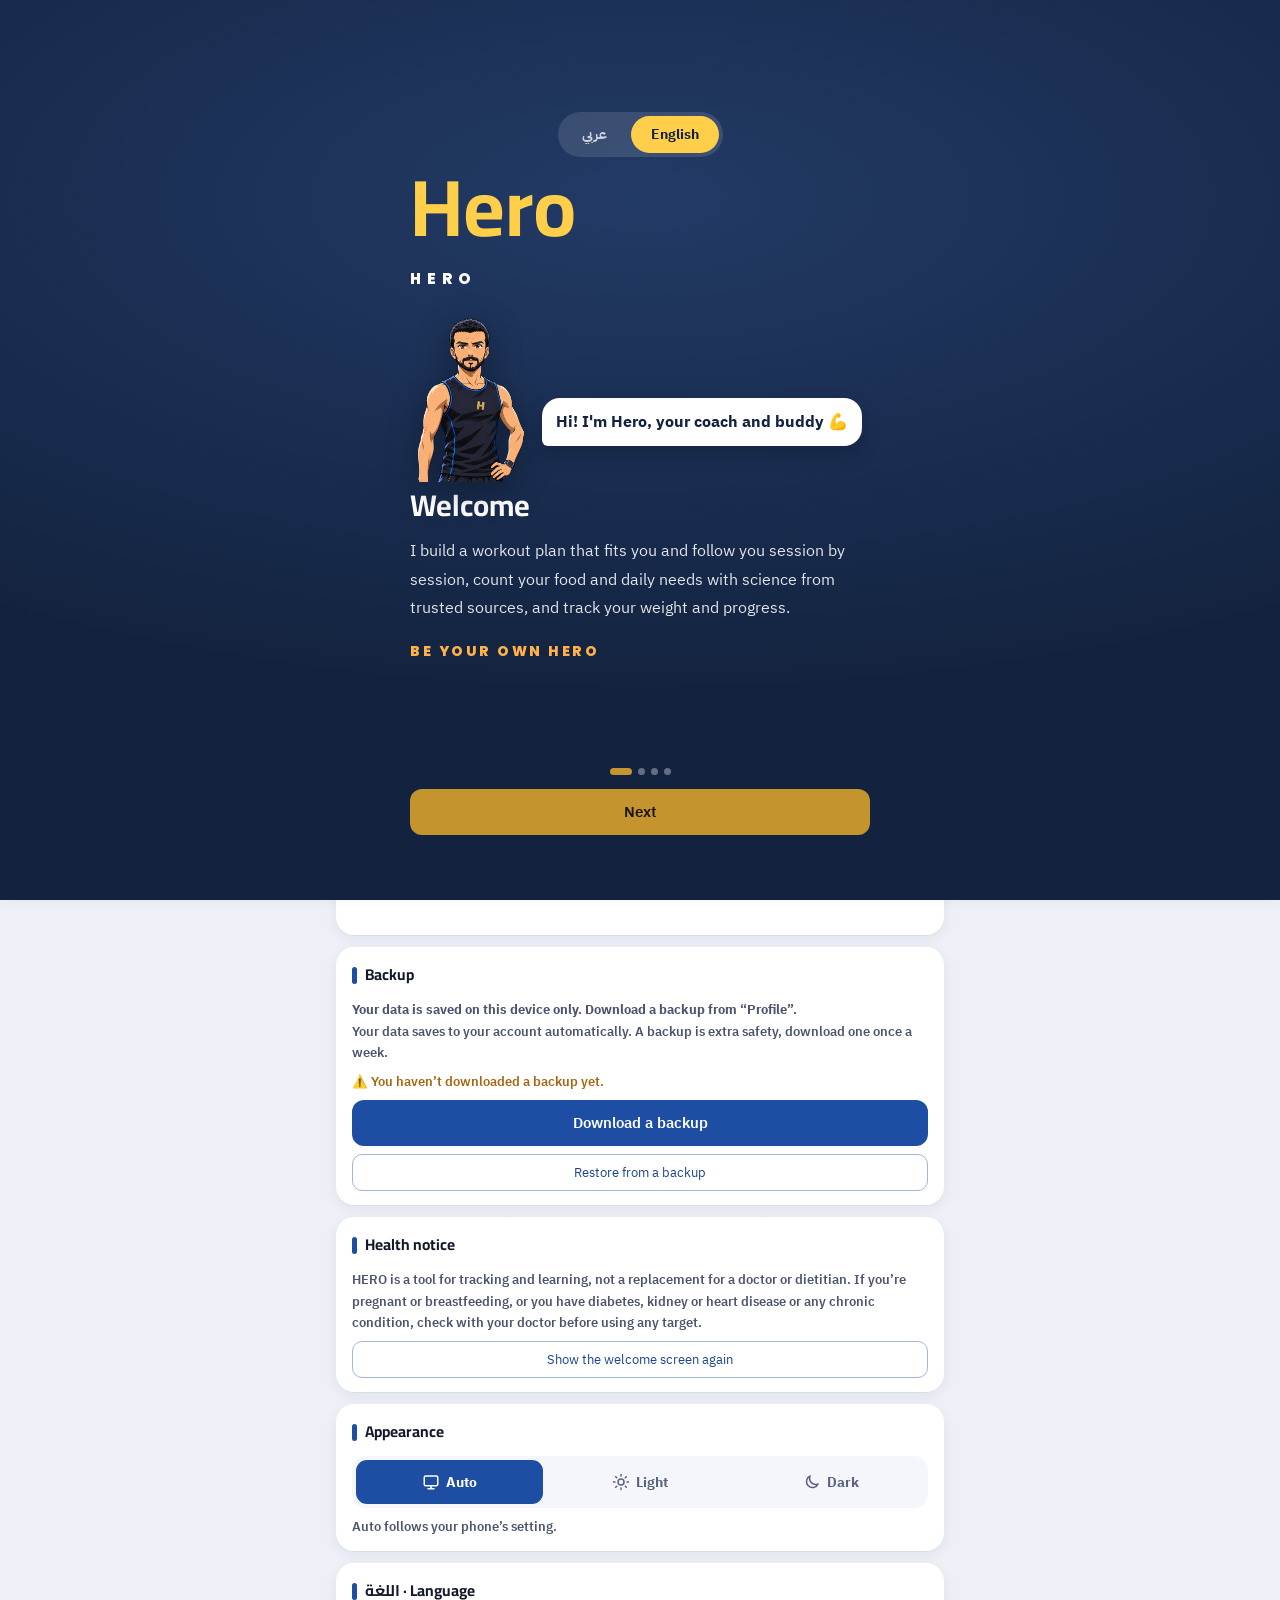
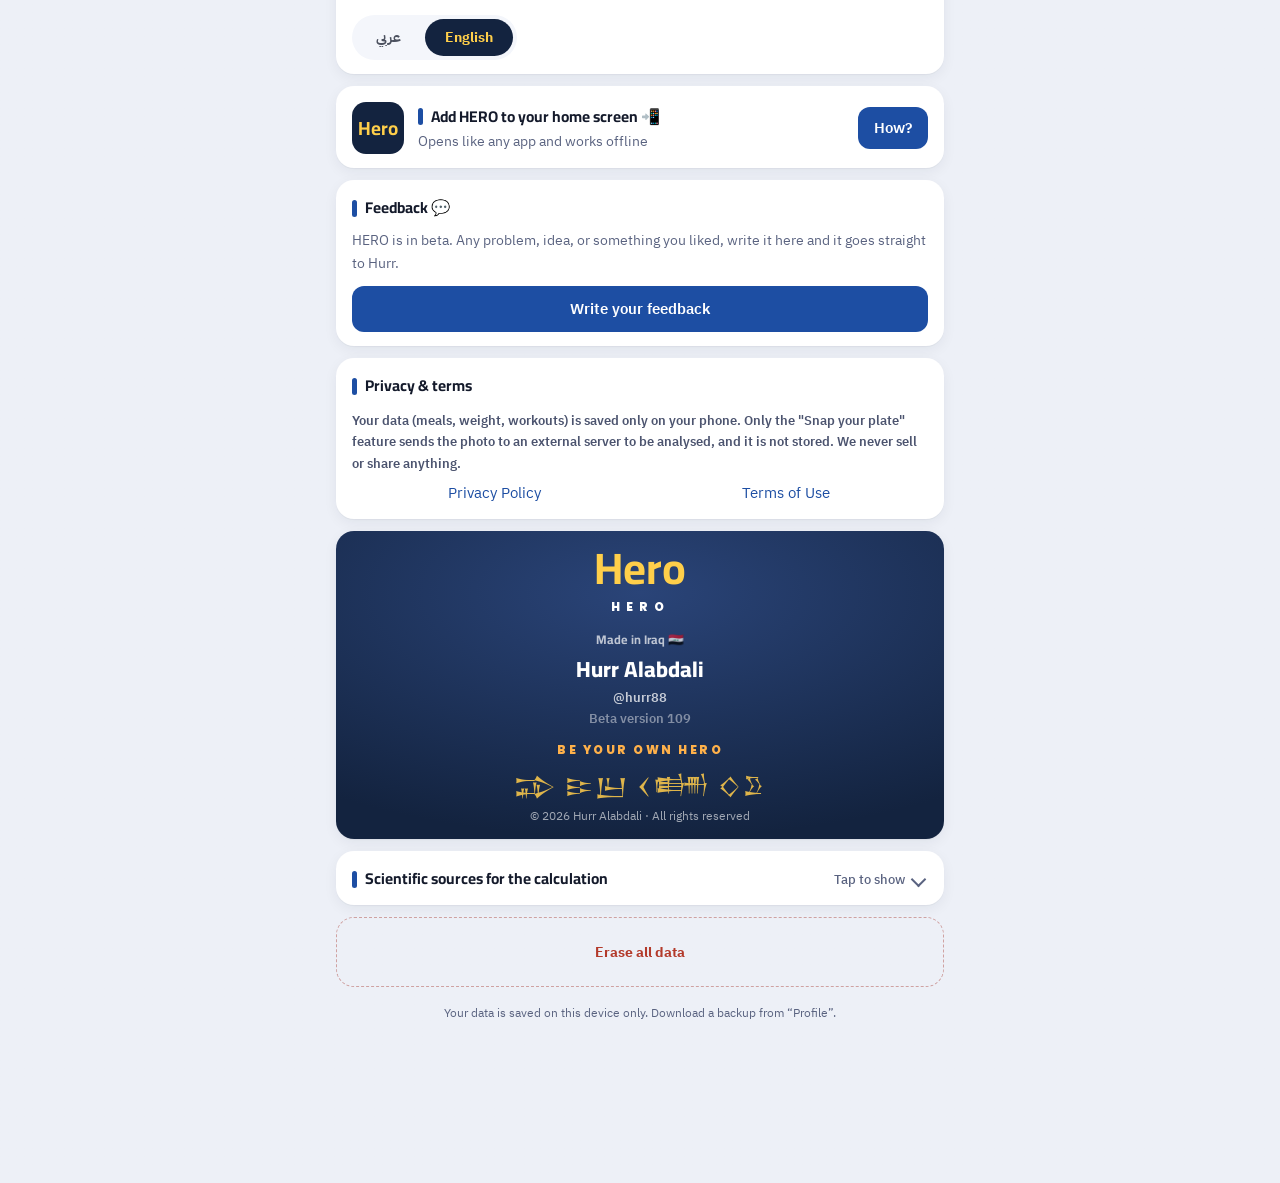
==== commit 41204d31: "هيرو · نسخة 109: ملخص الشهر Co-Authored-By: Claude Sonnet 5.5 <noreply@anthropic.com>" ====
--- a/index.html
+++ b/index.html
@@ -38,7 +38,7 @@
 <link rel="apple-touch-icon" href="icons/icon-180.png">
 <style>html{background:#f2f4f9}@media (prefers-color-scheme:dark){html{background:#0d1220}}body{margin:0}img{max-width:100%}[hidden]{display:none!important}</style>
 <script>window.HERO_PWA = true;</script>
-<script src="app-i18n.js?v=108"></script>
+<script src="app-i18n.js?v=109"></script>
 </head>
 <body>
 <div id="ishtar" aria-hidden="true"><svg xmlns="http://www.w3.org/2000/svg" preserveAspectRatio="none">
@@ -57,7 +57,7 @@
 
 
 <style>/* IBM Plex Sans Arabic (SIL OFL 1.1) محلي */@font-face{font-family:'IBM Plex Sans Arabic';font-style:normal;font-weight:400;font-display:swap;src:url(fonts/ibm-plex-sans-arabic-arabic-400-normal.woff2) format('woff2');unicode-range:U+0600-06FF,U+0750-077F,U+0870-088E,U+0890-0891,U+0897-08E1,U+08E3-08FF,U+200C-200E,U+2010-2011,U+204F,U+2E41,U+FB50-FDFF,U+FE70-FE74,U+FE76-FEFC}@font-face{font-family:'IBM Plex Sans Arabic';font-style:normal;font-weight:500;font-display:swap;src:url(fonts/ibm-plex-sans-arabic-arabic-500-normal.woff2) format('woff2');unicode-range:U+0600-06FF,U+0750-077F,U+0870-088E,U+0890-0891,U+0897-08E1,U+08E3-08FF,U+200C-200E,U+2010-2011,U+204F,U+2E41,U+FB50-FDFF,U+FE70-FE74,U+FE76-FEFC}@font-face{font-family:'IBM Plex Sans Arabic';font-style:normal;font-weight:600;font-display:swap;src:url(fonts/ibm-plex-sans-arabic-arabic-600-normal.woff2) format('woff2');unicode-range:U+0600-06FF,U+0750-077F,U+0870-088E,U+0890-0891,U+0897-08E1,U+08E3-08FF,U+200C-200E,U+2010-2011,U+204F,U+2E41,U+FB50-FDFF,U+FE70-FE74,U+FE76-FEFC}@font-face{font-family:'IBM Plex Sans Arabic';font-style:normal;font-weight:700;font-display:swap;src:url(fonts/ibm-plex-sans-arabic-arabic-700-normal.woff2) format('woff2');unicode-range:U+0600-06FF,U+0750-077F,U+0870-088E,U+0890-0891,U+0897-08E1,U+08E3-08FF,U+200C-200E,U+2010-2011,U+204F,U+2E41,U+FB50-FDFF,U+FE70-FE74,U+FE76-FEFC}@font-face{font-family:'IBM Plex Sans Arabic';font-style:normal;font-weight:400;font-display:swap;src:url(fonts/ibm-plex-sans-arabic-latin-400-normal.woff2) format('woff2');unicode-range:U+0000-00FF,U+0131,U+0152-0153,U+02BB-02BC,U+02C6,U+02DA,U+02DC,U+0304,U+0308,U+0329,U+2000-206F,U+20AC,U+2122,U+2191,U+2193,U+2212,U+2215,U+FEFF,U+FFFD}@font-face{font-family:'IBM Plex Sans Arabic';font-style:normal;font-weight:500;font-display:swap;src:url(fonts/ibm-plex-sans-arabic-latin-500-normal.woff2) format('woff2');unicode-range:U+0000-00FF,U+0131,U+0152-0153,U+02BB-02BC,U+02C6,U+02DA,U+02DC,U+0304,U+0308,U+0329,U+2000-206F,U+20AC,U+2122,U+2191,U+2193,U+2212,U+2215,U+FEFF,U+FFFD}@font-face{font-family:'IBM Plex Sans Arabic';font-style:normal;font-weight:600;font-display:swap;src:url(fonts/ibm-plex-sans-arabic-latin-600-normal.woff2) format('woff2');unicode-range:U+0000-00FF,U+0131,U+0152-0153,U+02BB-02BC,U+02C6,U+02DA,U+02DC,U+0304,U+0308,U+0329,U+2000-206F,U+20AC,U+2122,U+2191,U+2193,U+2212,U+2215,U+FEFF,U+FFFD}@font-face{font-family:'IBM Plex Sans Arabic';font-style:normal;font-weight:700;font-display:swap;src:url(fonts/ibm-plex-sans-arabic-latin-700-normal.woff2) format('woff2');unicode-range:U+0000-00FF,U+0131,U+0152-0153,U+02BB-02BC,U+02C6,U+02DA,U+02DC,U+0304,U+0308,U+0329,U+2000-206F,U+20AC,U+2122,U+2191,U+2193,U+2212,U+2215,U+FEFF,U+FFFD}</style>
-<link rel="stylesheet" href="app.css?v=108">
+<link rel="stylesheet" href="app.css?v=109">
 
 <svg width="0" height="0" style="position:absolute" aria-hidden="true" focusable="false"><defs>
  <linearGradient id="lg-flame" x1="0" y1="1" x2="0" y2="0"><stop offset="0" stop-color="#ff5a3c"/><stop offset=".6" stop-color="#ff8a3d"/><stop offset="1" stop-color="#ffc24a"/></linearGradient>
@@ -340,7 +340,7 @@
       <div class="about-line">صُنع في العراق 🇮🇶</div>
       <div class="about-name">حُرّ العبدلي</div>
       <div class="about-sub"><span dir="ltr">@hurr88</span></div>
-      <div class="about-sub" style="opacity:.6">نسخة تجريبية 108</div>
+      <div class="about-sub" style="opacity:.6">نسخة تجريبية 109</div>
       <div class="about-motto" dir="ltr">BE YOUR OWN HERO</div>
       <div class="about-cun cun" aria-hidden="true">𒁉 𒄿𒌨 𒌋𒌦 𒄭𒊒</div>
       <div class="about-copy">© 2026 حُرّ العبدلي · جميع الحقوق محفوظة</div>
@@ -821,8 +821,8 @@
   </div>
 </div>
 
-<script src="app-main.js?v=108"></script>
-<script src="app-extra.js?v=108"></script>
+<script src="app-main.js?v=109"></script>
+<script src="app-extra.js?v=109"></script>
 
 
 <script>
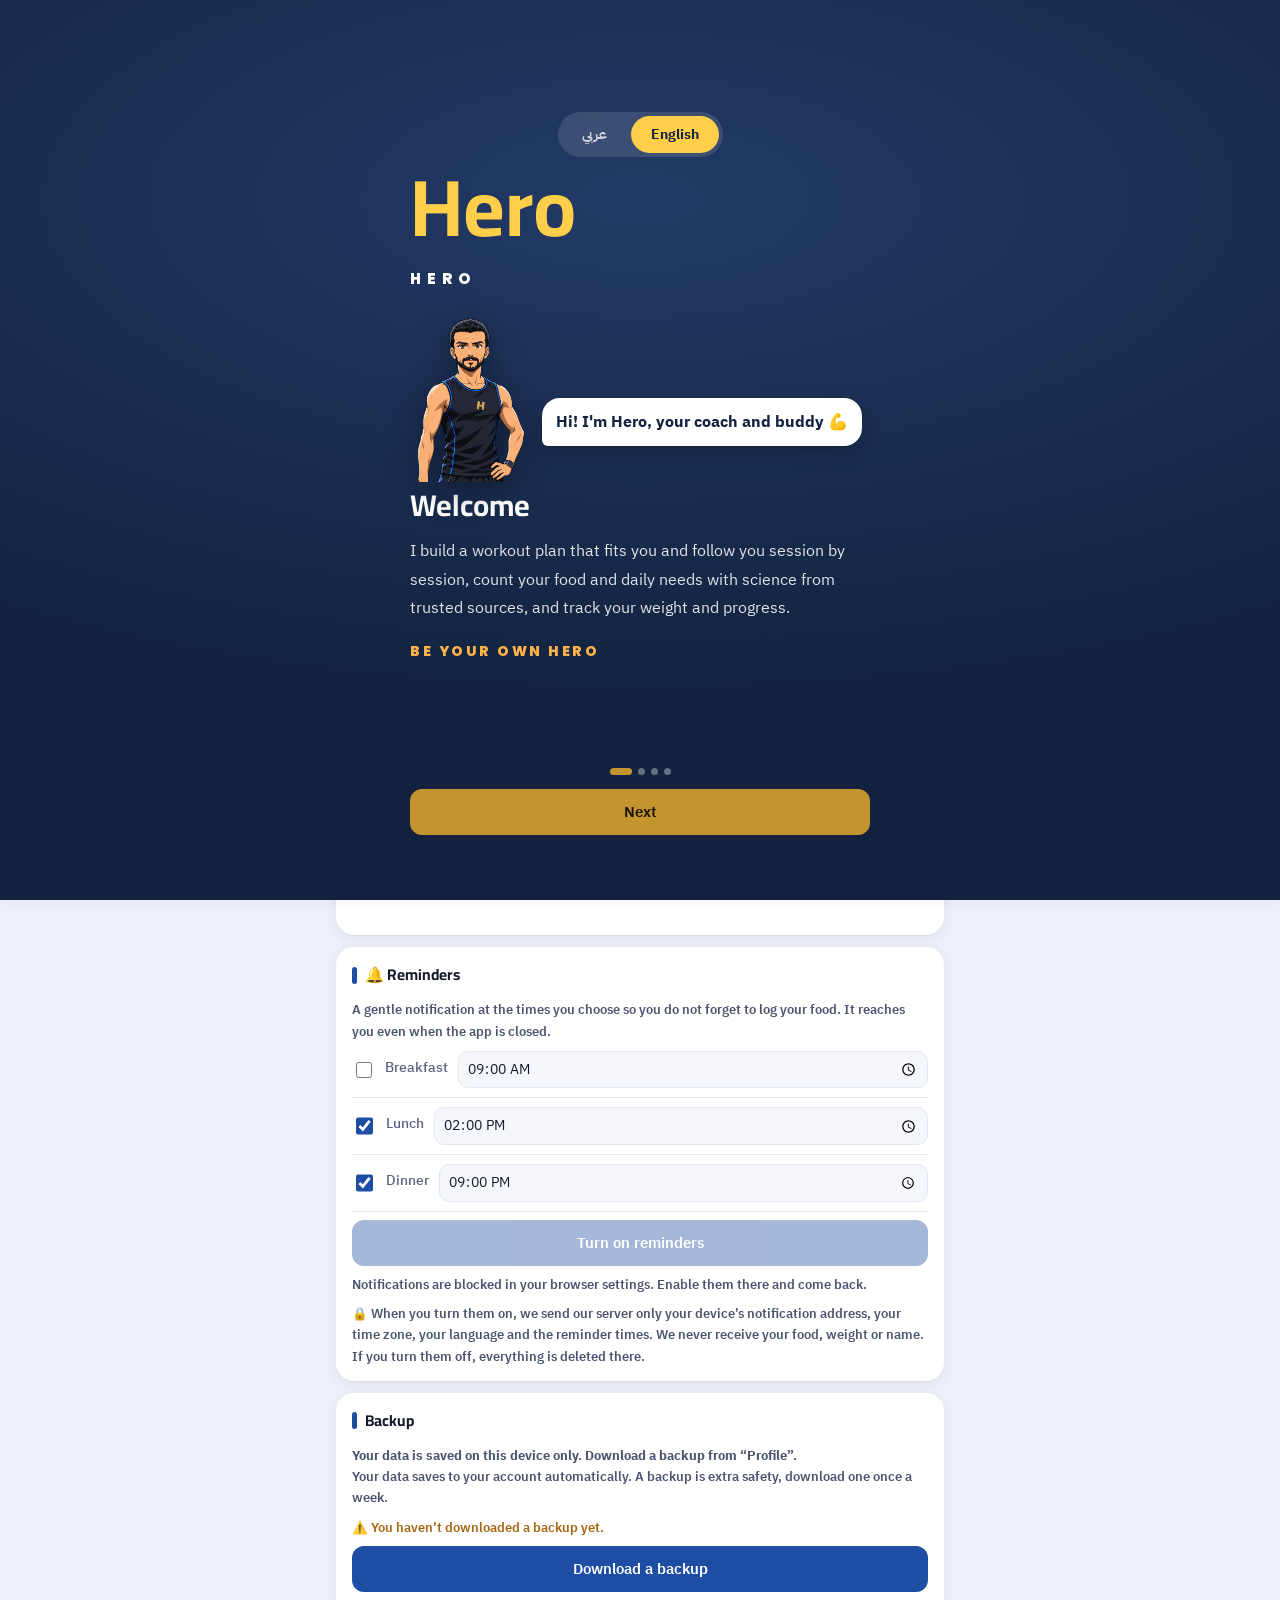
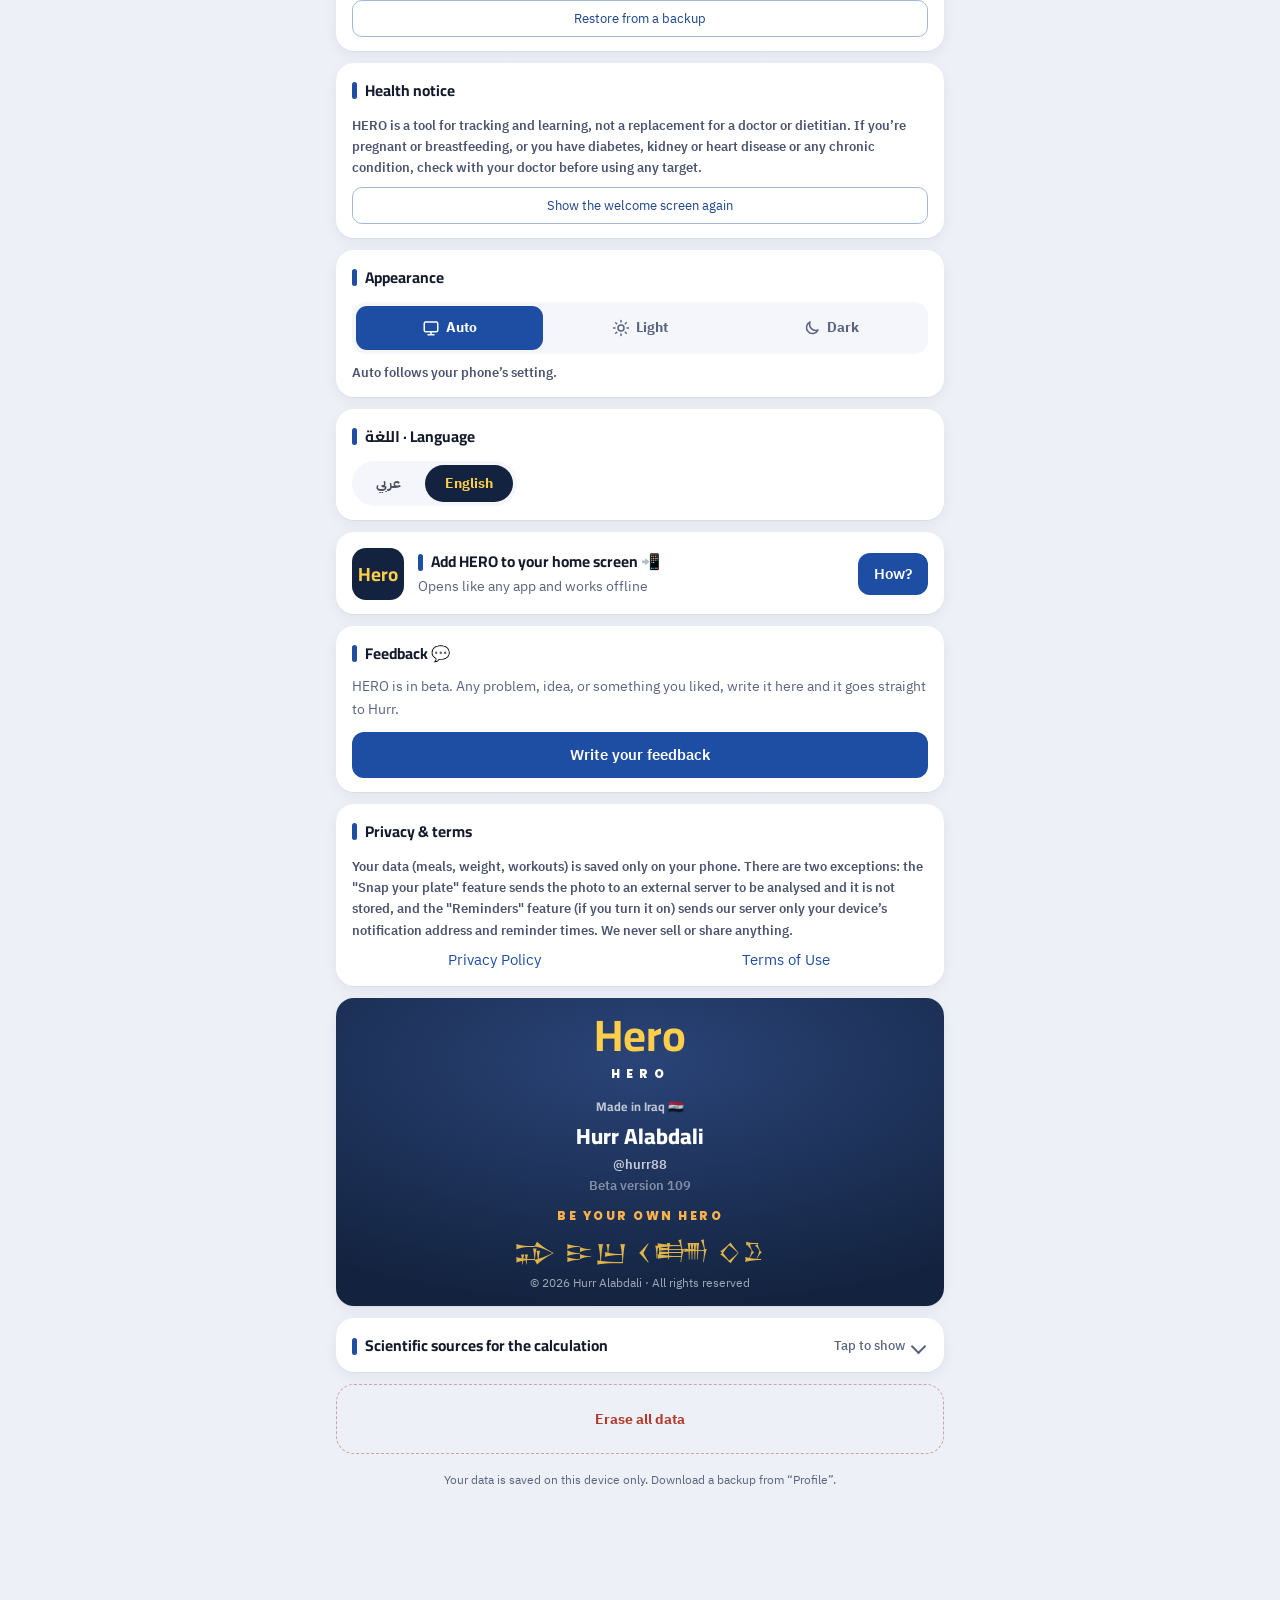
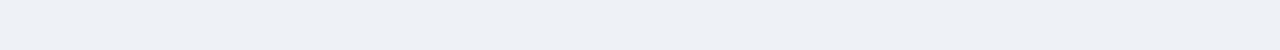
==== commit a873acf4: "تذكيرات الإشعارات (Web Push): Worker منفصل (D1 + Cron)، service worker، بطاقة بملفي، وتحديث الخصوصية" ====
--- a/index.html
+++ b/index.html
@@ -279,6 +279,20 @@
       <div id="day-history"><div class="empty">لا يوجد سجل بعد</div></div>
     </div>
 
+    <div class="card" id="remind-card" hidden>
+      <h2>🔔 التذكيرات</h2>
+      <div class="goal-note" style="margin-top:0;">إشعار لطيف بالأوقات اللي تحددها حتى ما تنسى تسجّل أكلك. يوصلك حتى والتطبيق مسكّر.</div>
+      <div class="rm-row"><input type="checkbox" id="push-e-b" onchange="pushRowChange()"><label for="push-e-b">فطور</label><input type="time" id="push-t-b" onchange="pushRowChange()"></div>
+      <div class="rm-row"><input type="checkbox" id="push-e-l" onchange="pushRowChange()"><label for="push-e-l">غداء</label><input type="time" id="push-t-l" onchange="pushRowChange()"></div>
+      <div class="rm-row"><input type="checkbox" id="push-e-d" onchange="pushRowChange()"><label for="push-e-d">عشاء</label><input type="time" id="push-t-d" onchange="pushRowChange()"></div>
+      <div class="btn-row">
+        <button class="primary" id="push-toggle" onclick="pushToggle()">فعّل التذكيرات</button>
+        <button class="ghost" id="push-test" onclick="pushTest()" hidden>جرّب إشعار</button>
+      </div>
+      <div class="goal-note" id="push-note"></div>
+      <div class="goal-note">🔒 لما تفعّلها نرسل لسيرفرنا بس عنوان إشعارات جهازك ومنطقتك الزمنية ولغتك وأوقات التذكير. ما نستلم أكلك ولا وزنك ولا اسمك. إذا طفيتها ينمسح كل شي عنده.</div>
+    </div>
+
     <div class="card" id="backup-card">
       <h2>النسخة الاحتياطية</h2>
       <div class="goal-note" style="margin-top:0;"><b id="cloud-status-2">دا نتأكد من مكان الحفظ...</b><br>بياناتك تنحفظ بحسابك تلقائياً. النسخة الاحتياطية زيادة أمان، نزّلها مرة بالأسبوع.</div>
@@ -331,7 +345,7 @@
 
     <div class="card legal-card">
       <h2>الخصوصية والشروط</h2>
-      <div class="goal-note" style="margin-top:0;">بياناتك (أكلك، وزنك، تمارينك) تنحفظ بموبايلك بس. بس ميزة «صوّر صحنك» ترسل الصورة لسيرفر خارجي حتى يحللها، وما تنحفظ. وما نبيع أو نشارك أي شي.</div>
+      <div class="goal-note" style="margin-top:0;">بياناتك (أكلك، وزنك، تمارينك) تنحفظ بموبايلك بس. الاستثناءان: ميزة «صوّر صحنك» ترسل الصورة لسيرفر خارجي حتى يحللها وما تنحفظ، وميزة «التذكيرات» (إذا فعّلتها) ترسل لسيرفرنا عنوان إشعارات جهازك وأوقات التذكير بس. وما نبيع أو نشارك أي شي.</div>
       <div class="btn-row"><a class="ghost legal-btn" href="privacy.html" target="_blank" rel="noopener">سياسة الخصوصية</a><a class="ghost legal-btn" href="terms.html" target="_blank" rel="noopener">الشروط والأحكام</a></div>
     </div>
 
--- a/app.css
+++ b/app.css
@@ -993,6 +993,10 @@
 .ws-head{display:flex; align-items:flex-end; gap:10px; margin-bottom:12px;}
 .ws-head img{width:64px; height:64px; border-radius:50%; object-fit:cover; border:3px solid var(--hero-gold, #c4952f); background:#e9eef8; flex:0 0 auto;}
 .ws-head .ob-bubble2{background:var(--tone-soft); border-radius:16px; padding:10px 12px; font-weight:700; font-size:14px; line-height:1.5;}
+.rm-row{display:flex; align-items:center; gap:10px; padding:9px 0; border-bottom:1px solid var(--line);}
+.rm-row label{flex:1; font-size:14px;}
+.rm-row input[type=checkbox]{width:20px; height:20px; accent-color:var(--accent);}
+.rm-row input[type=time]{font:inherit; font-size:14px; padding:6px 8px; border:1px solid var(--line); border-radius:10px; background:var(--card-2); color:var(--ink); direction:ltr;}
 .mo-nav{display:flex; align-items:center; justify-content:space-between; gap:8px; margin:0 0 10px;}
 .mo-nav b{font-size:14px;}
 .mo-nav button{font-size:12px; padding:6px 10px; width:auto;}
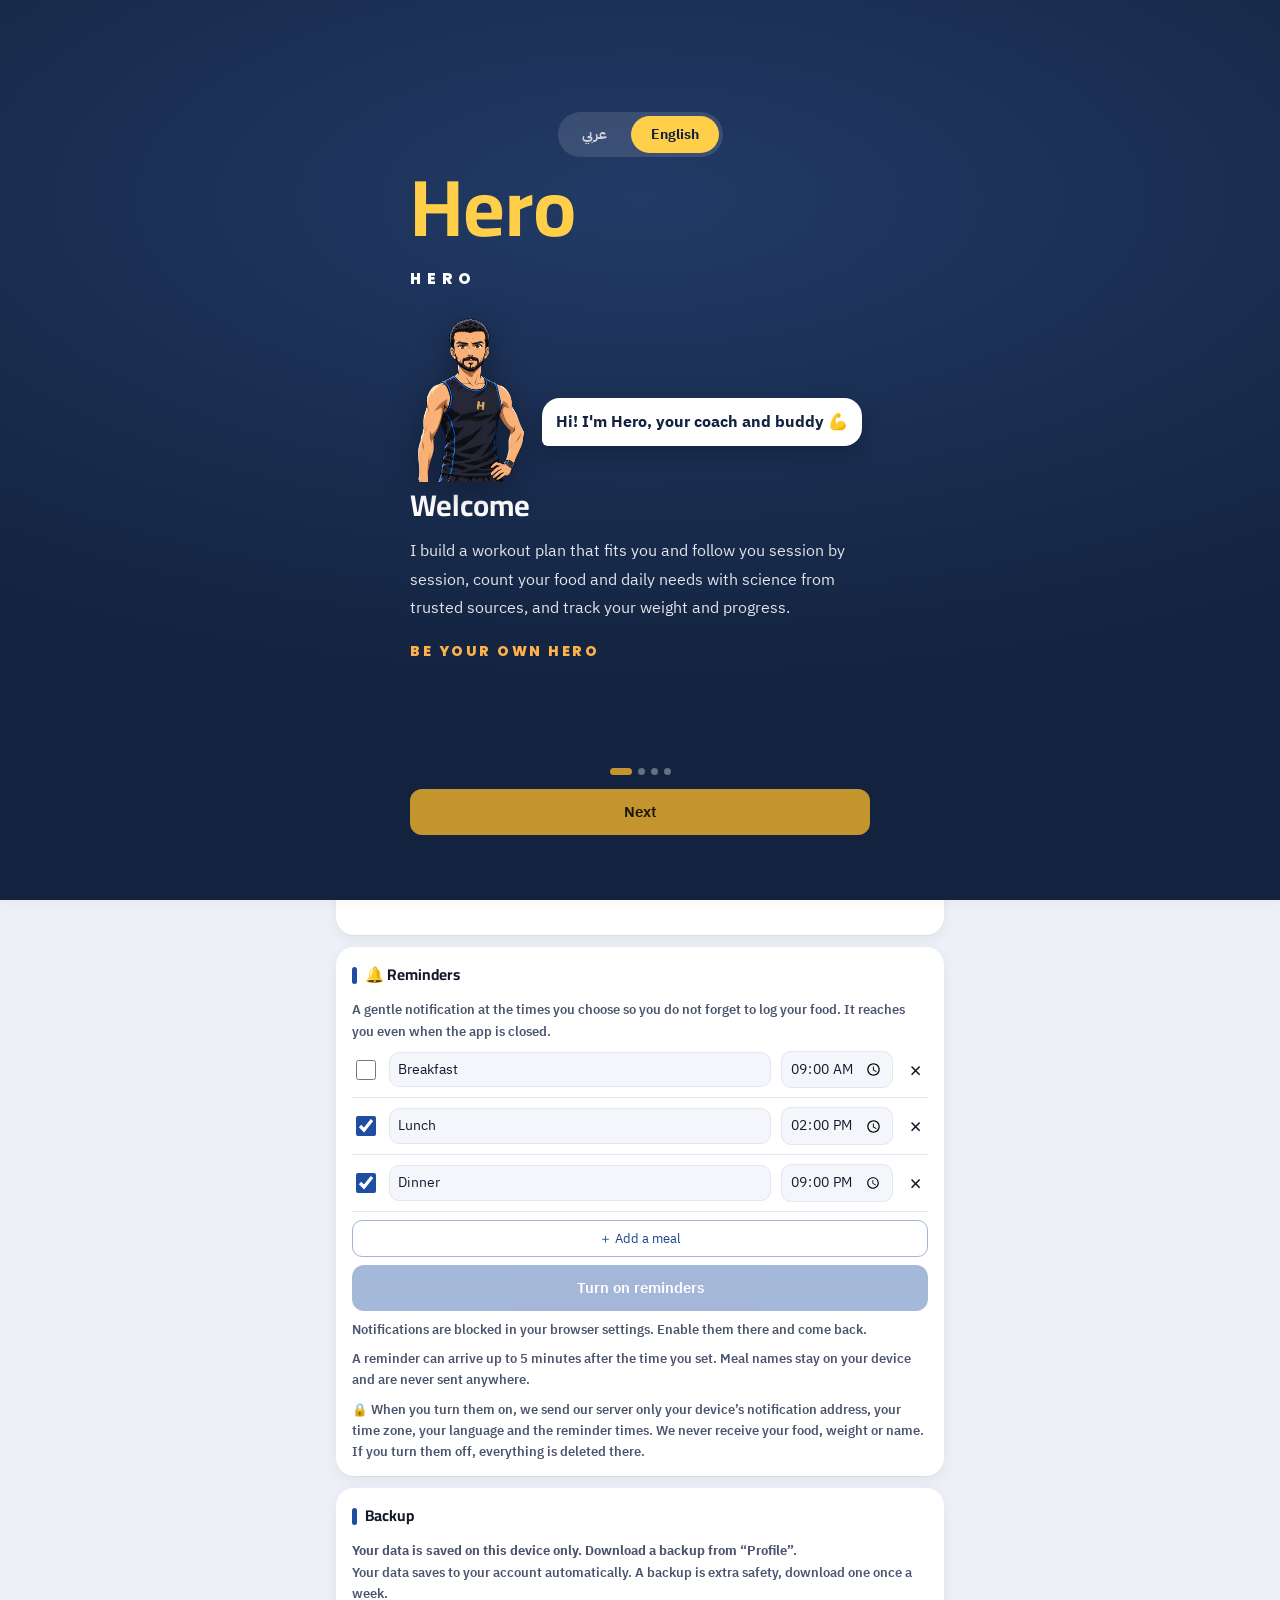
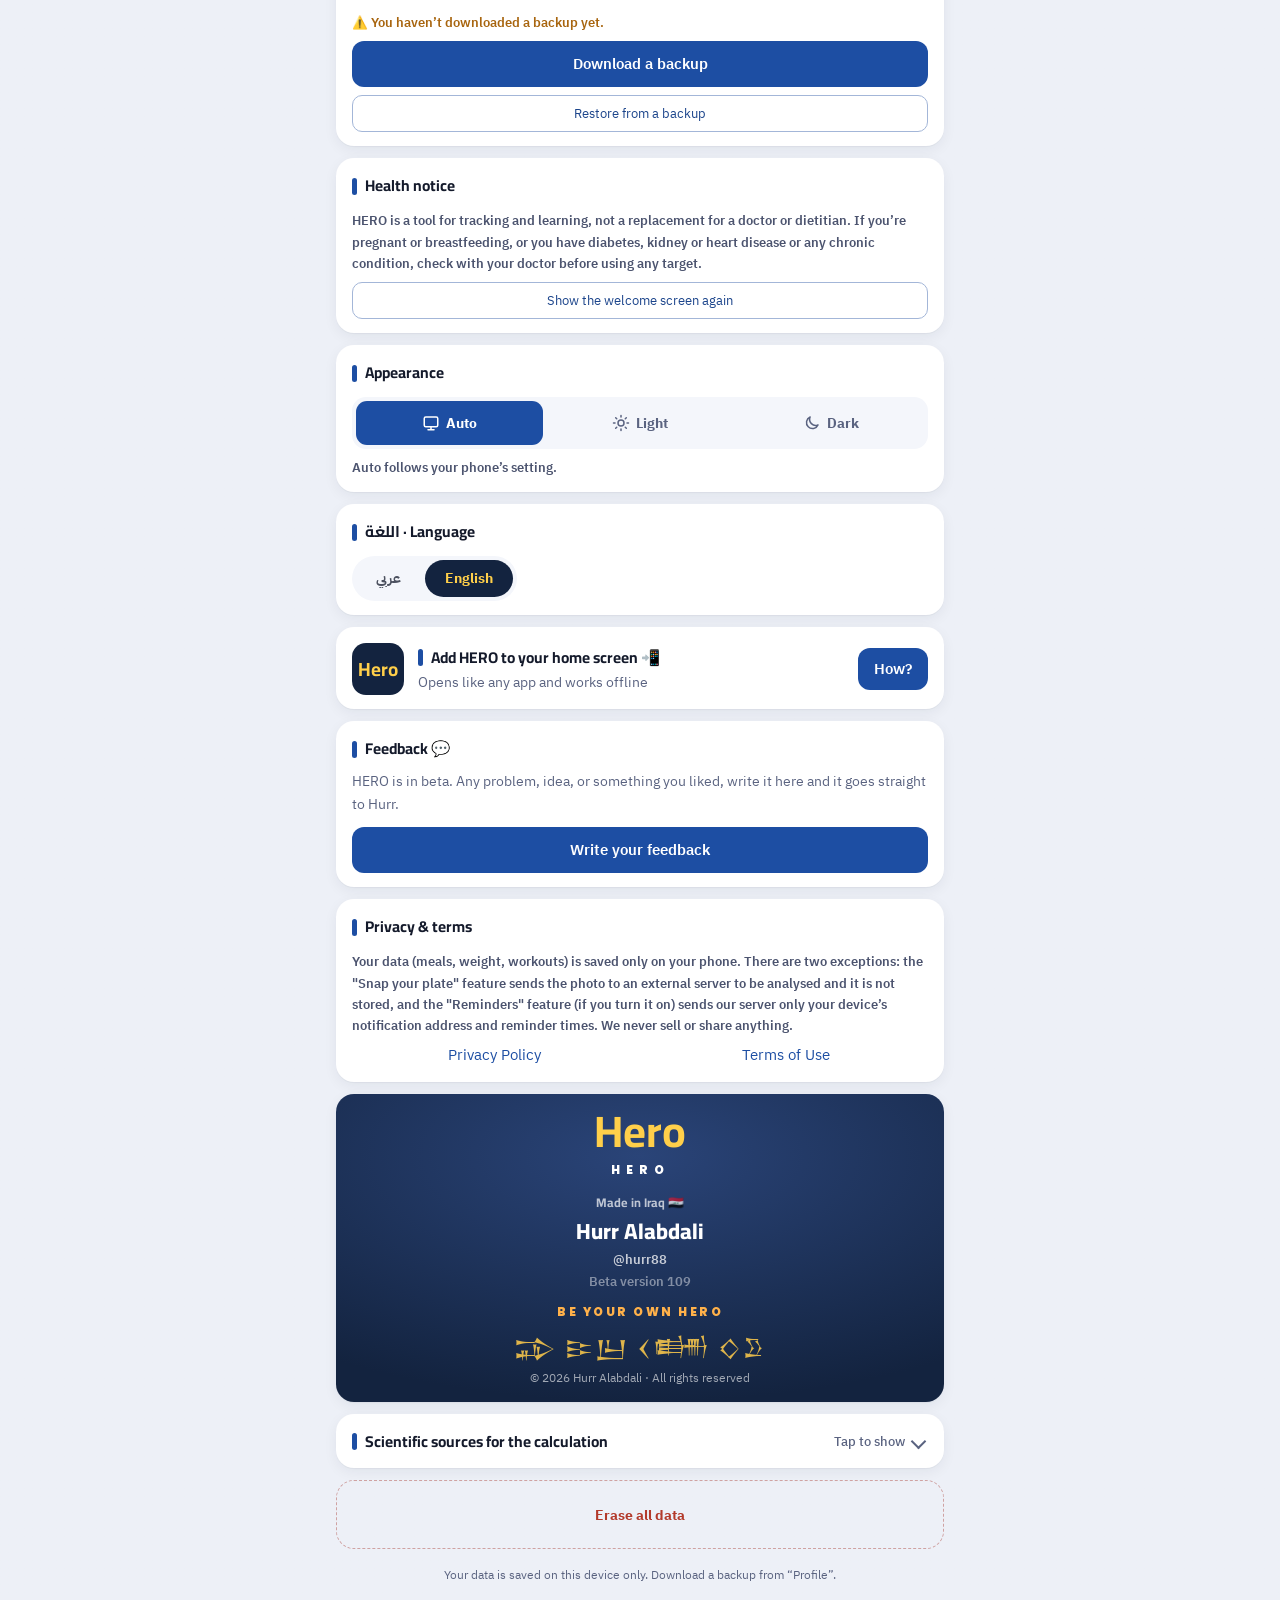
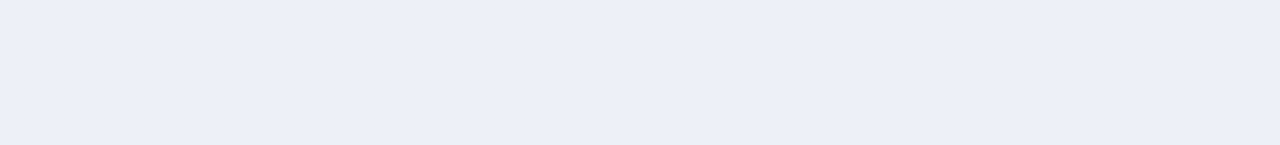
==== commit b6ddd14b: "تذكيرات: قائمة وجبات مرنة (حتى 8 بأسماء وأوقات من المستخدم؛ الأسماء بالجهاز بس)، إصلاح عرض الصفوف، و" ====
--- a/index.html
+++ b/index.html
@@ -282,14 +282,14 @@
     <div class="card" id="remind-card" hidden>
       <h2>🔔 التذكيرات</h2>
       <div class="goal-note" style="margin-top:0;">إشعار لطيف بالأوقات اللي تحددها حتى ما تنسى تسجّل أكلك. يوصلك حتى والتطبيق مسكّر.</div>
-      <div class="rm-row"><input type="checkbox" id="push-e-b" onchange="pushRowChange()"><label for="push-e-b">فطور</label><input type="time" id="push-t-b" onchange="pushRowChange()"></div>
-      <div class="rm-row"><input type="checkbox" id="push-e-l" onchange="pushRowChange()"><label for="push-e-l">غداء</label><input type="time" id="push-t-l" onchange="pushRowChange()"></div>
-      <div class="rm-row"><input type="checkbox" id="push-e-d" onchange="pushRowChange()"><label for="push-e-d">عشاء</label><input type="time" id="push-t-d" onchange="pushRowChange()"></div>
+      <div id="push-rows"></div>
+      <div class="btn-row"><button type="button" class="ghost" id="push-add" onclick="pushAddRow()">＋ ضيف وجبة</button></div>
       <div class="btn-row">
         <button class="primary" id="push-toggle" onclick="pushToggle()">فعّل التذكيرات</button>
         <button class="ghost" id="push-test" onclick="pushTest()" hidden>جرّب إشعار</button>
       </div>
       <div class="goal-note" id="push-note"></div>
+      <div class="goal-note">قد يوصل التذكير خلال 5 دقايق من الوقت اللي تحدده. أسماء الوجبات تبقى بجهازك ولا تنرسل لأي مكان.</div>
       <div class="goal-note">🔒 لما تفعّلها نرسل لسيرفرنا بس عنوان إشعارات جهازك ومنطقتك الزمنية ولغتك وأوقات التذكير. ما نستلم أكلك ولا وزنك ولا اسمك. إذا طفيتها ينمسح كل شي عنده.</div>
     </div>
 
--- a/app.css
+++ b/app.css
@@ -994,9 +994,11 @@
 .ws-head img{width:64px; height:64px; border-radius:50%; object-fit:cover; border:3px solid var(--hero-gold, #c4952f); background:#e9eef8; flex:0 0 auto;}
 .ws-head .ob-bubble2{background:var(--tone-soft); border-radius:16px; padding:10px 12px; font-weight:700; font-size:14px; line-height:1.5;}
 .rm-row{display:flex; align-items:center; gap:10px; padding:9px 0; border-bottom:1px solid var(--line);}
-.rm-row label{flex:1; font-size:14px;}
-.rm-row input[type=checkbox]{width:20px; height:20px; accent-color:var(--accent);}
-.rm-row input[type=time]{font:inherit; font-size:14px; padding:6px 8px; border:1px solid var(--line); border-radius:10px; background:var(--card-2); color:var(--ink); direction:ltr;}
+.rm-row .rm-name{flex:1 1 0; width:auto; min-width:0; font:inherit; font-size:14px; padding:6px 8px; border:1px solid var(--line); border-radius:10px; background:var(--card-2); color:var(--ink);}
+.rm-del{background:none; border:none; color:var(--muted); font-size:22px; line-height:1; padding:0 6px; cursor:pointer;}
+#push-add{width:auto;}
+.rm-row input[type=checkbox]{flex:0 0 20px; width:20px; height:20px; padding:0; accent-color:var(--accent);}
+.rm-row input[type=time]{flex:0 0 112px; width:112px; font:inherit; font-size:14px; padding:6px 8px; border:1px solid var(--line); border-radius:10px; background:var(--card-2); color:var(--ink); direction:ltr;}
 .mo-nav{display:flex; align-items:center; justify-content:space-between; gap:8px; margin:0 0 10px;}
 .mo-nav b{font-size:14px;}
 .mo-nav button{font-size:12px; padding:6px 10px; width:auto;}
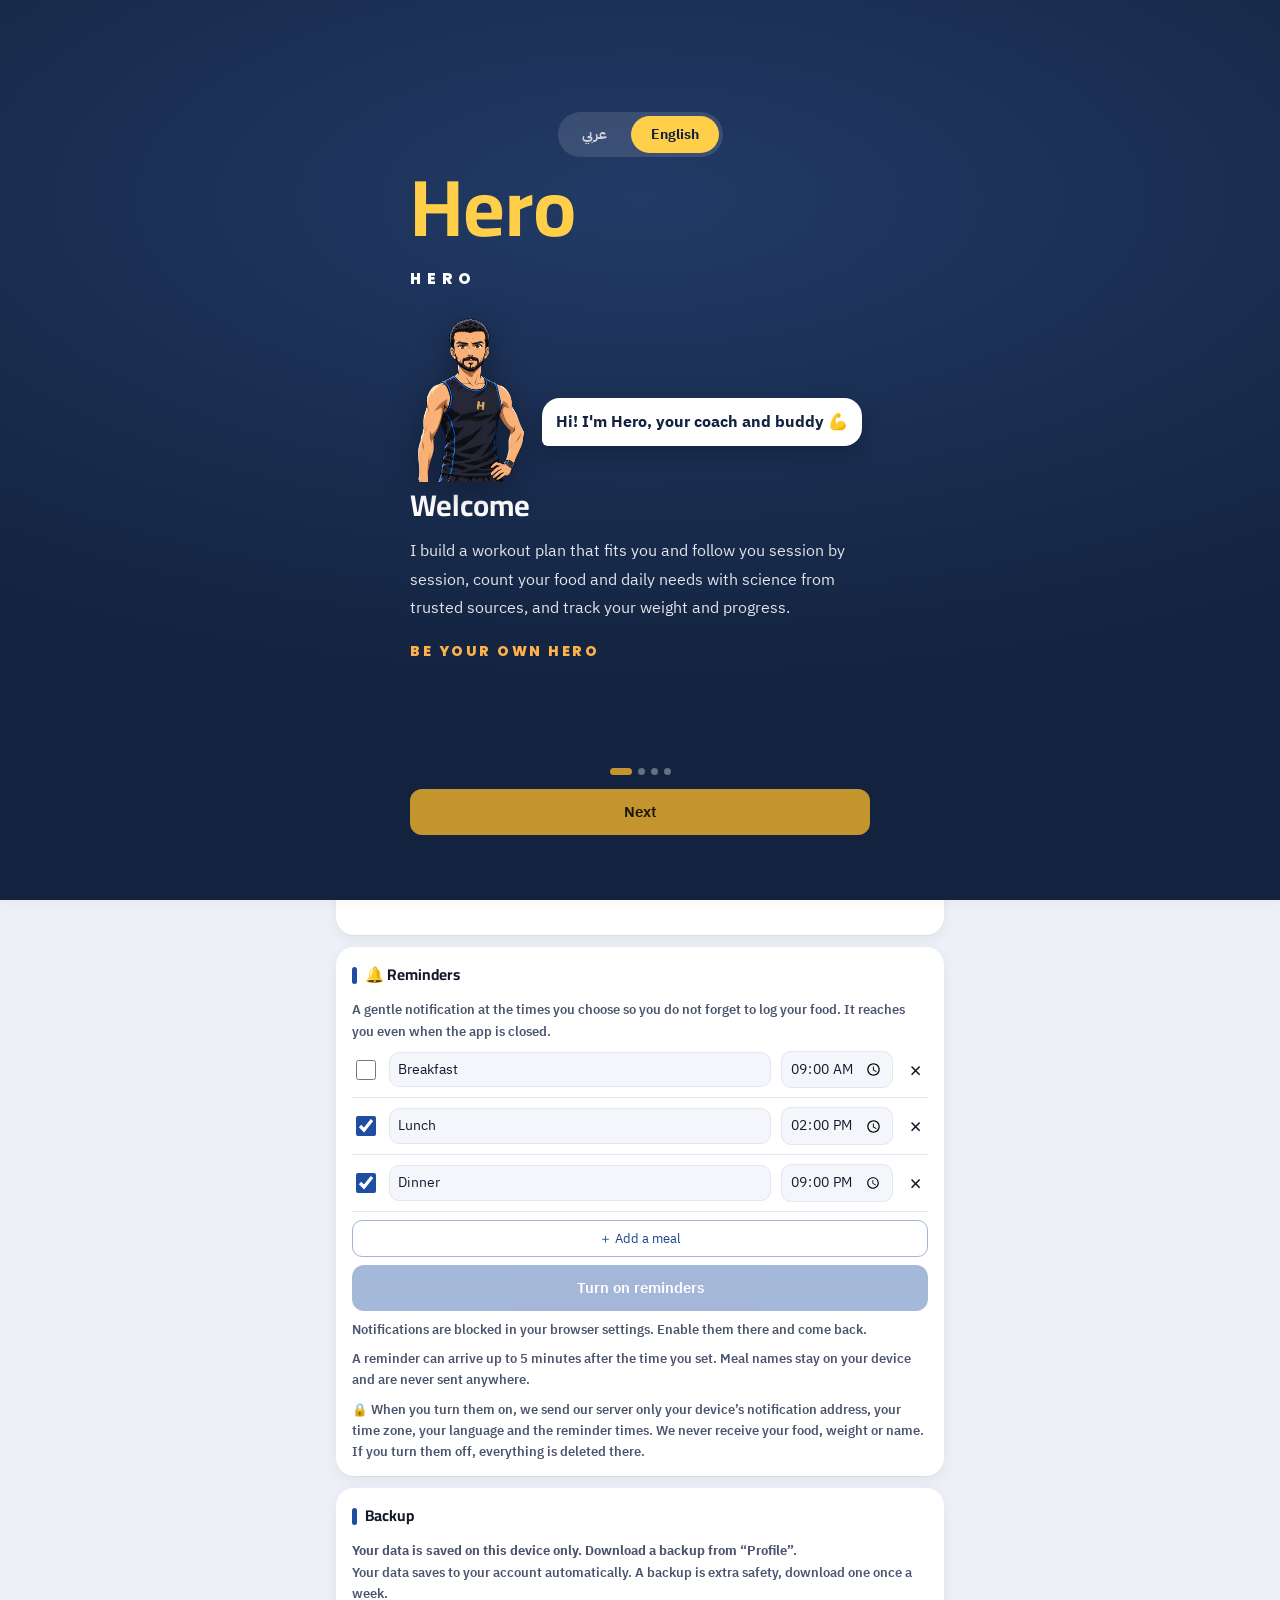
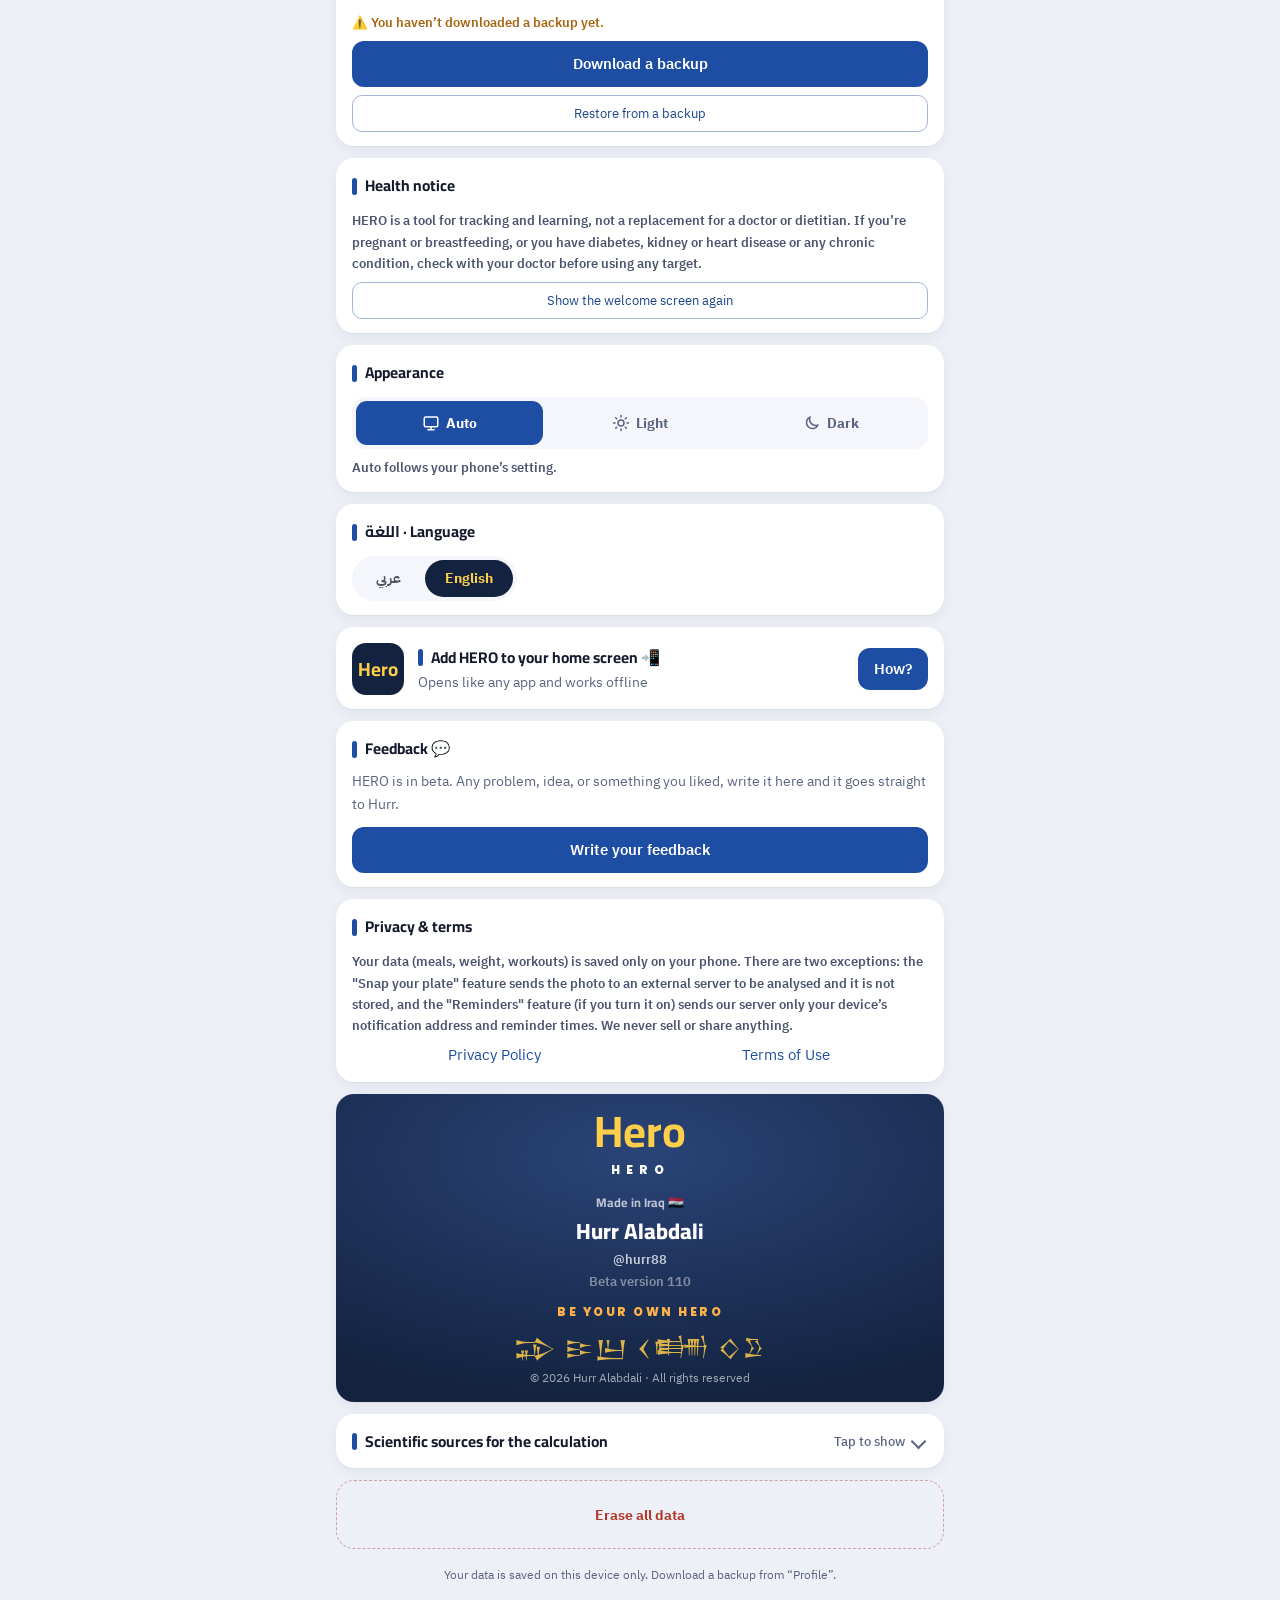
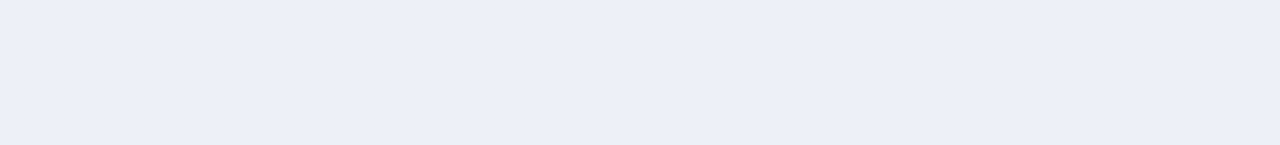
==== commit 7e350754: "هيرو · نسخة 110: تذكيرات الإشعارات Co-Authored-By: Claude Sonnet 5.5 <noreply@anthropic.com>" ====
--- a/index.html
+++ b/index.html
@@ -38,7 +38,7 @@
 <link rel="apple-touch-icon" href="icons/icon-180.png">
 <style>html{background:#f2f4f9}@media (prefers-color-scheme:dark){html{background:#0d1220}}body{margin:0}img{max-width:100%}[hidden]{display:none!important}</style>
 <script>window.HERO_PWA = true;</script>
-<script src="app-i18n.js?v=109"></script>
+<script src="app-i18n.js?v=110"></script>
 </head>
 <body>
 <div id="ishtar" aria-hidden="true"><svg xmlns="http://www.w3.org/2000/svg" preserveAspectRatio="none">
@@ -57,7 +57,7 @@
 
 
 <style>/* IBM Plex Sans Arabic (SIL OFL 1.1) محلي */@font-face{font-family:'IBM Plex Sans Arabic';font-style:normal;font-weight:400;font-display:swap;src:url(fonts/ibm-plex-sans-arabic-arabic-400-normal.woff2) format('woff2');unicode-range:U+0600-06FF,U+0750-077F,U+0870-088E,U+0890-0891,U+0897-08E1,U+08E3-08FF,U+200C-200E,U+2010-2011,U+204F,U+2E41,U+FB50-FDFF,U+FE70-FE74,U+FE76-FEFC}@font-face{font-family:'IBM Plex Sans Arabic';font-style:normal;font-weight:500;font-display:swap;src:url(fonts/ibm-plex-sans-arabic-arabic-500-normal.woff2) format('woff2');unicode-range:U+0600-06FF,U+0750-077F,U+0870-088E,U+0890-0891,U+0897-08E1,U+08E3-08FF,U+200C-200E,U+2010-2011,U+204F,U+2E41,U+FB50-FDFF,U+FE70-FE74,U+FE76-FEFC}@font-face{font-family:'IBM Plex Sans Arabic';font-style:normal;font-weight:600;font-display:swap;src:url(fonts/ibm-plex-sans-arabic-arabic-600-normal.woff2) format('woff2');unicode-range:U+0600-06FF,U+0750-077F,U+0870-088E,U+0890-0891,U+0897-08E1,U+08E3-08FF,U+200C-200E,U+2010-2011,U+204F,U+2E41,U+FB50-FDFF,U+FE70-FE74,U+FE76-FEFC}@font-face{font-family:'IBM Plex Sans Arabic';font-style:normal;font-weight:700;font-display:swap;src:url(fonts/ibm-plex-sans-arabic-arabic-700-normal.woff2) format('woff2');unicode-range:U+0600-06FF,U+0750-077F,U+0870-088E,U+0890-0891,U+0897-08E1,U+08E3-08FF,U+200C-200E,U+2010-2011,U+204F,U+2E41,U+FB50-FDFF,U+FE70-FE74,U+FE76-FEFC}@font-face{font-family:'IBM Plex Sans Arabic';font-style:normal;font-weight:400;font-display:swap;src:url(fonts/ibm-plex-sans-arabic-latin-400-normal.woff2) format('woff2');unicode-range:U+0000-00FF,U+0131,U+0152-0153,U+02BB-02BC,U+02C6,U+02DA,U+02DC,U+0304,U+0308,U+0329,U+2000-206F,U+20AC,U+2122,U+2191,U+2193,U+2212,U+2215,U+FEFF,U+FFFD}@font-face{font-family:'IBM Plex Sans Arabic';font-style:normal;font-weight:500;font-display:swap;src:url(fonts/ibm-plex-sans-arabic-latin-500-normal.woff2) format('woff2');unicode-range:U+0000-00FF,U+0131,U+0152-0153,U+02BB-02BC,U+02C6,U+02DA,U+02DC,U+0304,U+0308,U+0329,U+2000-206F,U+20AC,U+2122,U+2191,U+2193,U+2212,U+2215,U+FEFF,U+FFFD}@font-face{font-family:'IBM Plex Sans Arabic';font-style:normal;font-weight:600;font-display:swap;src:url(fonts/ibm-plex-sans-arabic-latin-600-normal.woff2) format('woff2');unicode-range:U+0000-00FF,U+0131,U+0152-0153,U+02BB-02BC,U+02C6,U+02DA,U+02DC,U+0304,U+0308,U+0329,U+2000-206F,U+20AC,U+2122,U+2191,U+2193,U+2212,U+2215,U+FEFF,U+FFFD}@font-face{font-family:'IBM Plex Sans Arabic';font-style:normal;font-weight:700;font-display:swap;src:url(fonts/ibm-plex-sans-arabic-latin-700-normal.woff2) format('woff2');unicode-range:U+0000-00FF,U+0131,U+0152-0153,U+02BB-02BC,U+02C6,U+02DA,U+02DC,U+0304,U+0308,U+0329,U+2000-206F,U+20AC,U+2122,U+2191,U+2193,U+2212,U+2215,U+FEFF,U+FFFD}</style>
-<link rel="stylesheet" href="app.css?v=109">
+<link rel="stylesheet" href="app.css?v=110">
 
 <svg width="0" height="0" style="position:absolute" aria-hidden="true" focusable="false"><defs>
  <linearGradient id="lg-flame" x1="0" y1="1" x2="0" y2="0"><stop offset="0" stop-color="#ff5a3c"/><stop offset=".6" stop-color="#ff8a3d"/><stop offset="1" stop-color="#ffc24a"/></linearGradient>
@@ -354,7 +354,7 @@
       <div class="about-line">صُنع في العراق 🇮🇶</div>
       <div class="about-name">حُرّ العبدلي</div>
       <div class="about-sub"><span dir="ltr">@hurr88</span></div>
-      <div class="about-sub" style="opacity:.6">نسخة تجريبية 109</div>
+      <div class="about-sub" style="opacity:.6">نسخة تجريبية 110</div>
       <div class="about-motto" dir="ltr">BE YOUR OWN HERO</div>
       <div class="about-cun cun" aria-hidden="true">𒁉 𒄿𒌨 𒌋𒌦 𒄭𒊒</div>
       <div class="about-copy">© 2026 حُرّ العبدلي · جميع الحقوق محفوظة</div>
@@ -835,8 +835,8 @@
   </div>
 </div>
 
-<script src="app-main.js?v=109"></script>
-<script src="app-extra.js?v=109"></script>
+<script src="app-main.js?v=110"></script>
+<script src="app-extra.js?v=110"></script>
 
 
 <script>
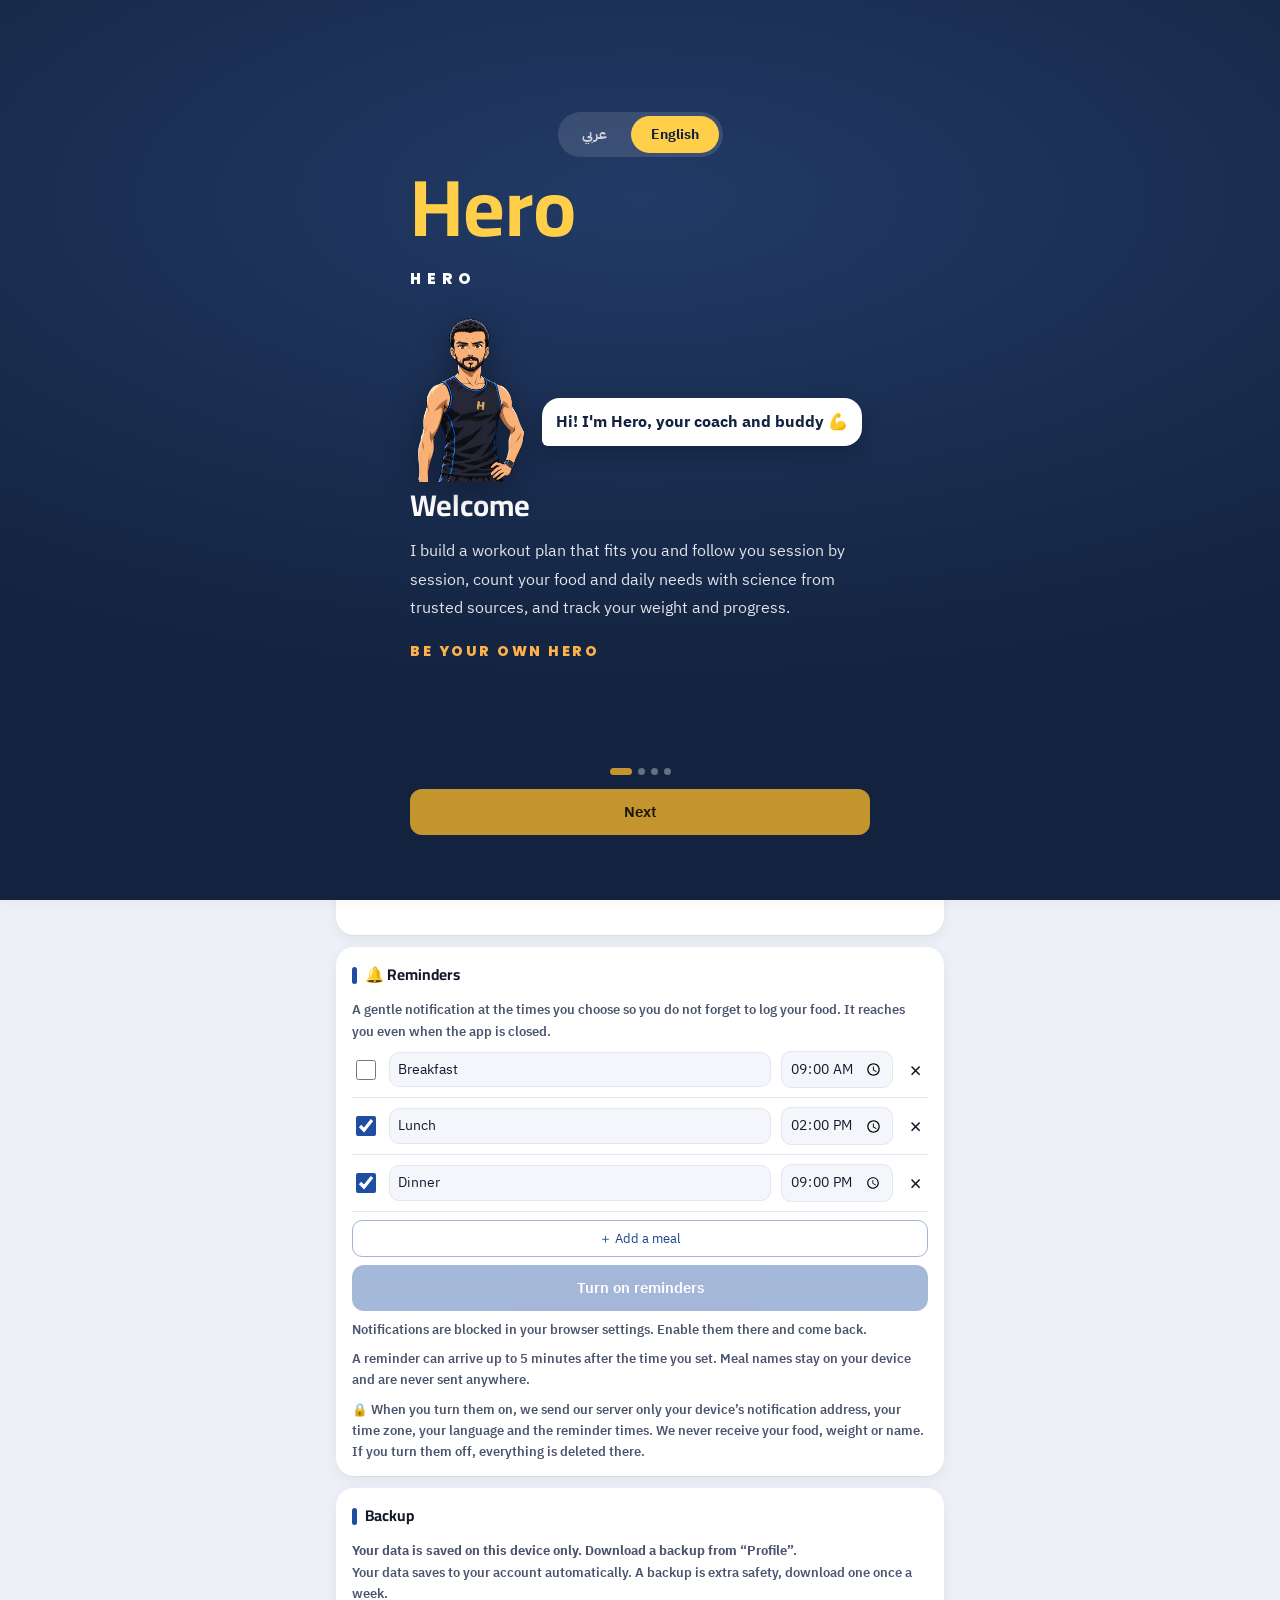
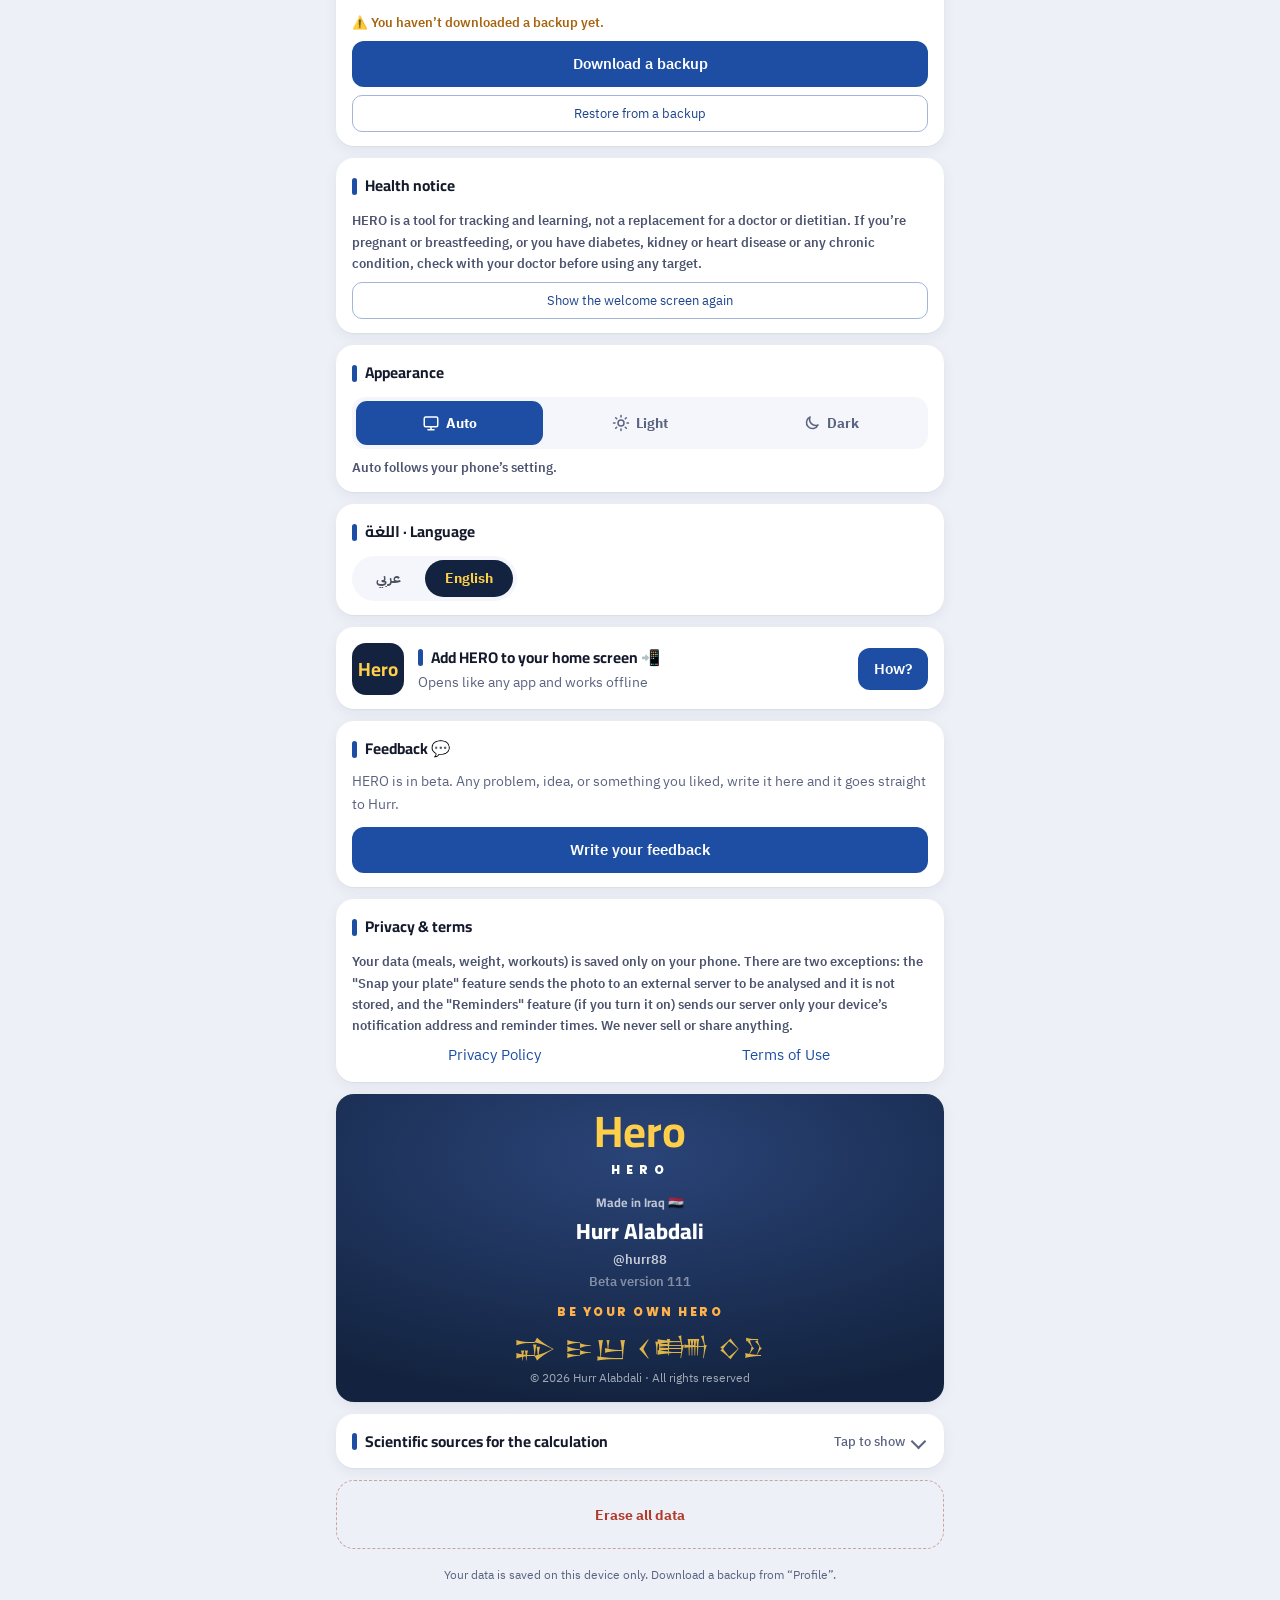
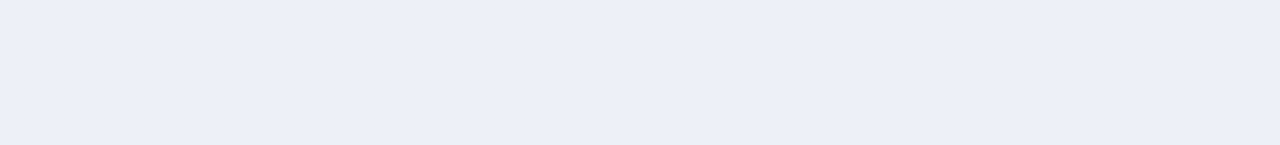
==== commit 6fa97935: "هيرو · نسخة 111: تسريع الفتح Co-Authored-By: Claude Sonnet 5.5 <noreply@anthropic.com>" ====
--- a/index.html
+++ b/index.html
@@ -38,7 +38,7 @@
 <link rel="apple-touch-icon" href="icons/icon-180.png">
 <style>html{background:#f2f4f9}@media (prefers-color-scheme:dark){html{background:#0d1220}}body{margin:0}img{max-width:100%}[hidden]{display:none!important}</style>
 <script>window.HERO_PWA = true;</script>
-<script src="app-i18n.js?v=110"></script>
+<script src="app-i18n.js?v=111"></script>
 </head>
 <body>
 <div id="ishtar" aria-hidden="true"><svg xmlns="http://www.w3.org/2000/svg" preserveAspectRatio="none">
@@ -57,7 +57,7 @@
 
 
 <style>/* IBM Plex Sans Arabic (SIL OFL 1.1) محلي */@font-face{font-family:'IBM Plex Sans Arabic';font-style:normal;font-weight:400;font-display:swap;src:url(fonts/ibm-plex-sans-arabic-arabic-400-normal.woff2) format('woff2');unicode-range:U+0600-06FF,U+0750-077F,U+0870-088E,U+0890-0891,U+0897-08E1,U+08E3-08FF,U+200C-200E,U+2010-2011,U+204F,U+2E41,U+FB50-FDFF,U+FE70-FE74,U+FE76-FEFC}@font-face{font-family:'IBM Plex Sans Arabic';font-style:normal;font-weight:500;font-display:swap;src:url(fonts/ibm-plex-sans-arabic-arabic-500-normal.woff2) format('woff2');unicode-range:U+0600-06FF,U+0750-077F,U+0870-088E,U+0890-0891,U+0897-08E1,U+08E3-08FF,U+200C-200E,U+2010-2011,U+204F,U+2E41,U+FB50-FDFF,U+FE70-FE74,U+FE76-FEFC}@font-face{font-family:'IBM Plex Sans Arabic';font-style:normal;font-weight:600;font-display:swap;src:url(fonts/ibm-plex-sans-arabic-arabic-600-normal.woff2) format('woff2');unicode-range:U+0600-06FF,U+0750-077F,U+0870-088E,U+0890-0891,U+0897-08E1,U+08E3-08FF,U+200C-200E,U+2010-2011,U+204F,U+2E41,U+FB50-FDFF,U+FE70-FE74,U+FE76-FEFC}@font-face{font-family:'IBM Plex Sans Arabic';font-style:normal;font-weight:700;font-display:swap;src:url(fonts/ibm-plex-sans-arabic-arabic-700-normal.woff2) format('woff2');unicode-range:U+0600-06FF,U+0750-077F,U+0870-088E,U+0890-0891,U+0897-08E1,U+08E3-08FF,U+200C-200E,U+2010-2011,U+204F,U+2E41,U+FB50-FDFF,U+FE70-FE74,U+FE76-FEFC}@font-face{font-family:'IBM Plex Sans Arabic';font-style:normal;font-weight:400;font-display:swap;src:url(fonts/ibm-plex-sans-arabic-latin-400-normal.woff2) format('woff2');unicode-range:U+0000-00FF,U+0131,U+0152-0153,U+02BB-02BC,U+02C6,U+02DA,U+02DC,U+0304,U+0308,U+0329,U+2000-206F,U+20AC,U+2122,U+2191,U+2193,U+2212,U+2215,U+FEFF,U+FFFD}@font-face{font-family:'IBM Plex Sans Arabic';font-style:normal;font-weight:500;font-display:swap;src:url(fonts/ibm-plex-sans-arabic-latin-500-normal.woff2) format('woff2');unicode-range:U+0000-00FF,U+0131,U+0152-0153,U+02BB-02BC,U+02C6,U+02DA,U+02DC,U+0304,U+0308,U+0329,U+2000-206F,U+20AC,U+2122,U+2191,U+2193,U+2212,U+2215,U+FEFF,U+FFFD}@font-face{font-family:'IBM Plex Sans Arabic';font-style:normal;font-weight:600;font-display:swap;src:url(fonts/ibm-plex-sans-arabic-latin-600-normal.woff2) format('woff2');unicode-range:U+0000-00FF,U+0131,U+0152-0153,U+02BB-02BC,U+02C6,U+02DA,U+02DC,U+0304,U+0308,U+0329,U+2000-206F,U+20AC,U+2122,U+2191,U+2193,U+2212,U+2215,U+FEFF,U+FFFD}@font-face{font-family:'IBM Plex Sans Arabic';font-style:normal;font-weight:700;font-display:swap;src:url(fonts/ibm-plex-sans-arabic-latin-700-normal.woff2) format('woff2');unicode-range:U+0000-00FF,U+0131,U+0152-0153,U+02BB-02BC,U+02C6,U+02DA,U+02DC,U+0304,U+0308,U+0329,U+2000-206F,U+20AC,U+2122,U+2191,U+2193,U+2212,U+2215,U+FEFF,U+FFFD}</style>
-<link rel="stylesheet" href="app.css?v=110">
+<link rel="stylesheet" href="app.css?v=111">
 
 <svg width="0" height="0" style="position:absolute" aria-hidden="true" focusable="false"><defs>
  <linearGradient id="lg-flame" x1="0" y1="1" x2="0" y2="0"><stop offset="0" stop-color="#ff5a3c"/><stop offset=".6" stop-color="#ff8a3d"/><stop offset="1" stop-color="#ffc24a"/></linearGradient>
@@ -354,7 +354,7 @@
       <div class="about-line">صُنع في العراق 🇮🇶</div>
       <div class="about-name">حُرّ العبدلي</div>
       <div class="about-sub"><span dir="ltr">@hurr88</span></div>
-      <div class="about-sub" style="opacity:.6">نسخة تجريبية 110</div>
+      <div class="about-sub" style="opacity:.6">نسخة تجريبية 111</div>
       <div class="about-motto" dir="ltr">BE YOUR OWN HERO</div>
       <div class="about-cun cun" aria-hidden="true">𒁉 𒄿𒌨 𒌋𒌦 𒄭𒊒</div>
       <div class="about-copy">© 2026 حُرّ العبدلي · جميع الحقوق محفوظة</div>
@@ -835,8 +835,8 @@
   </div>
 </div>
 
-<script src="app-main.js?v=110"></script>
-<script src="app-extra.js?v=110"></script>
+<script src="app-main.js?v=111"></script>
+<script src="app-extra.js?v=111"></script>
 
 
 <script>
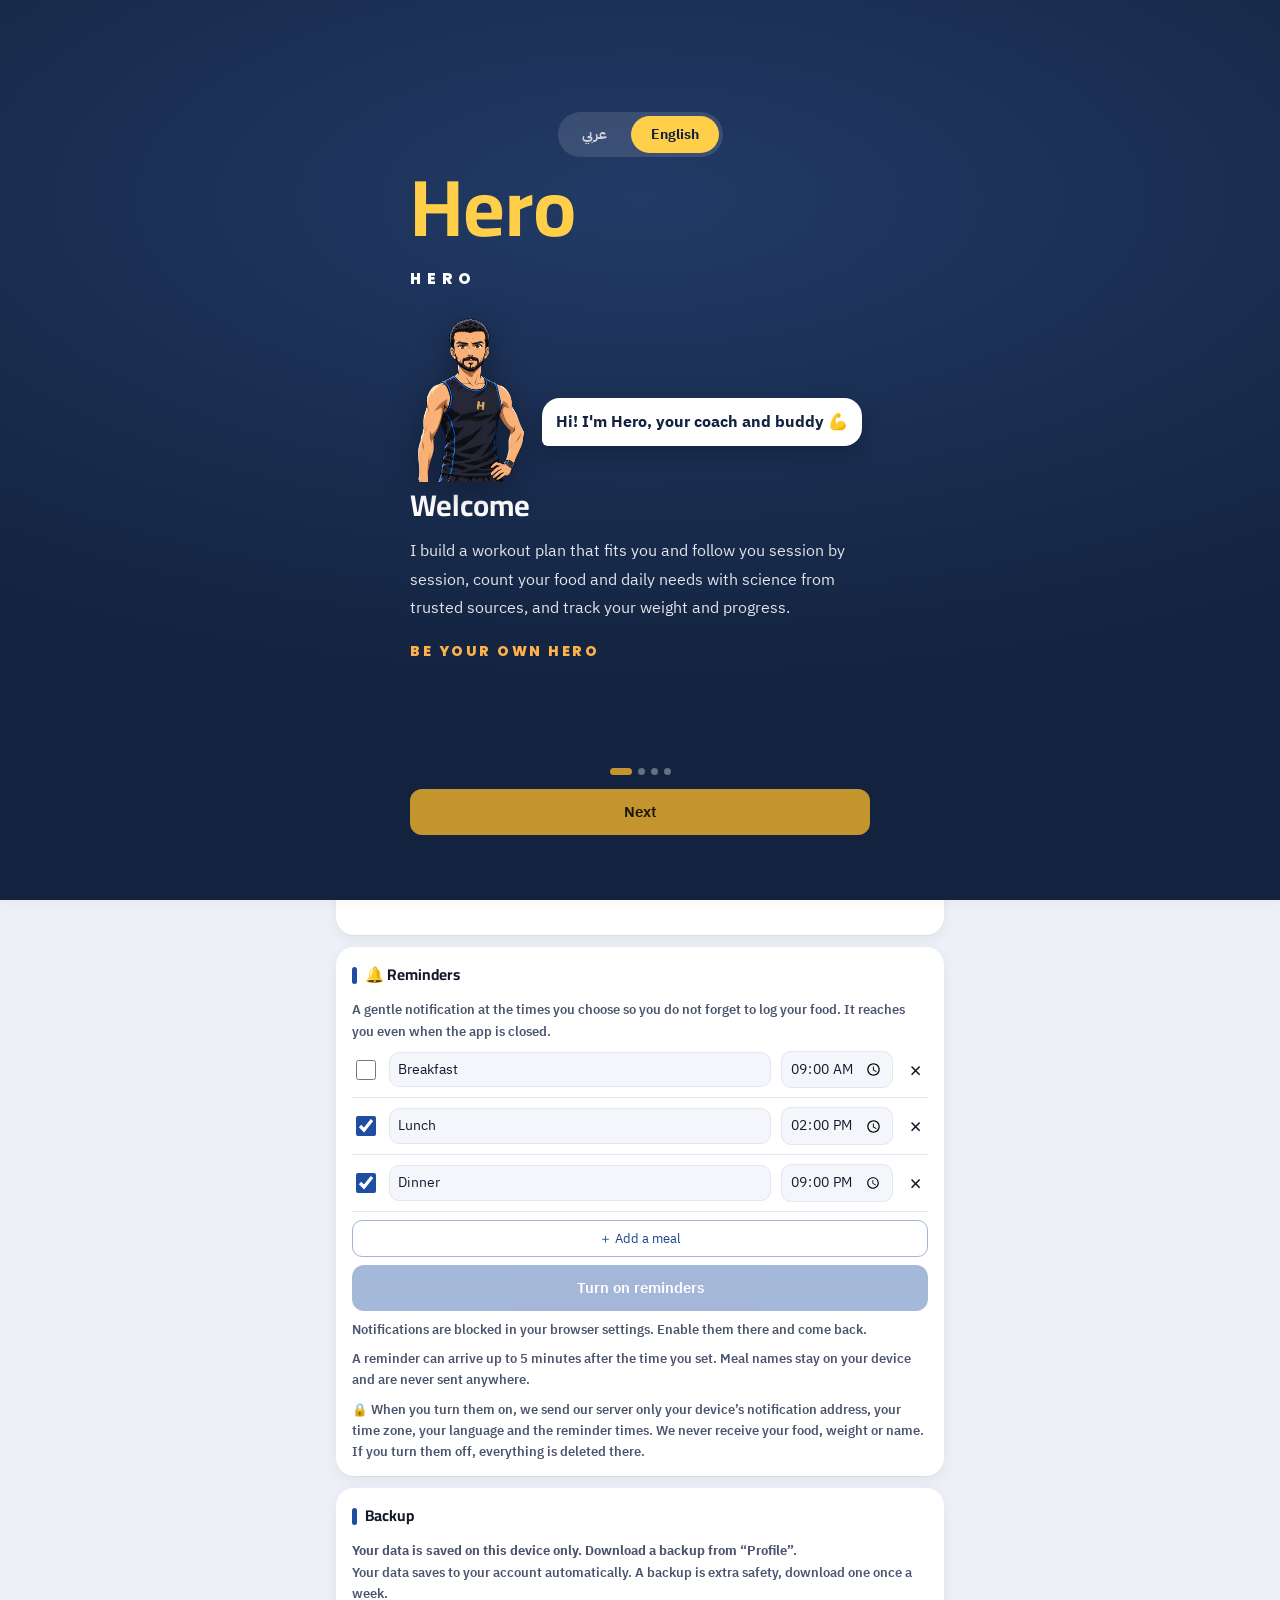
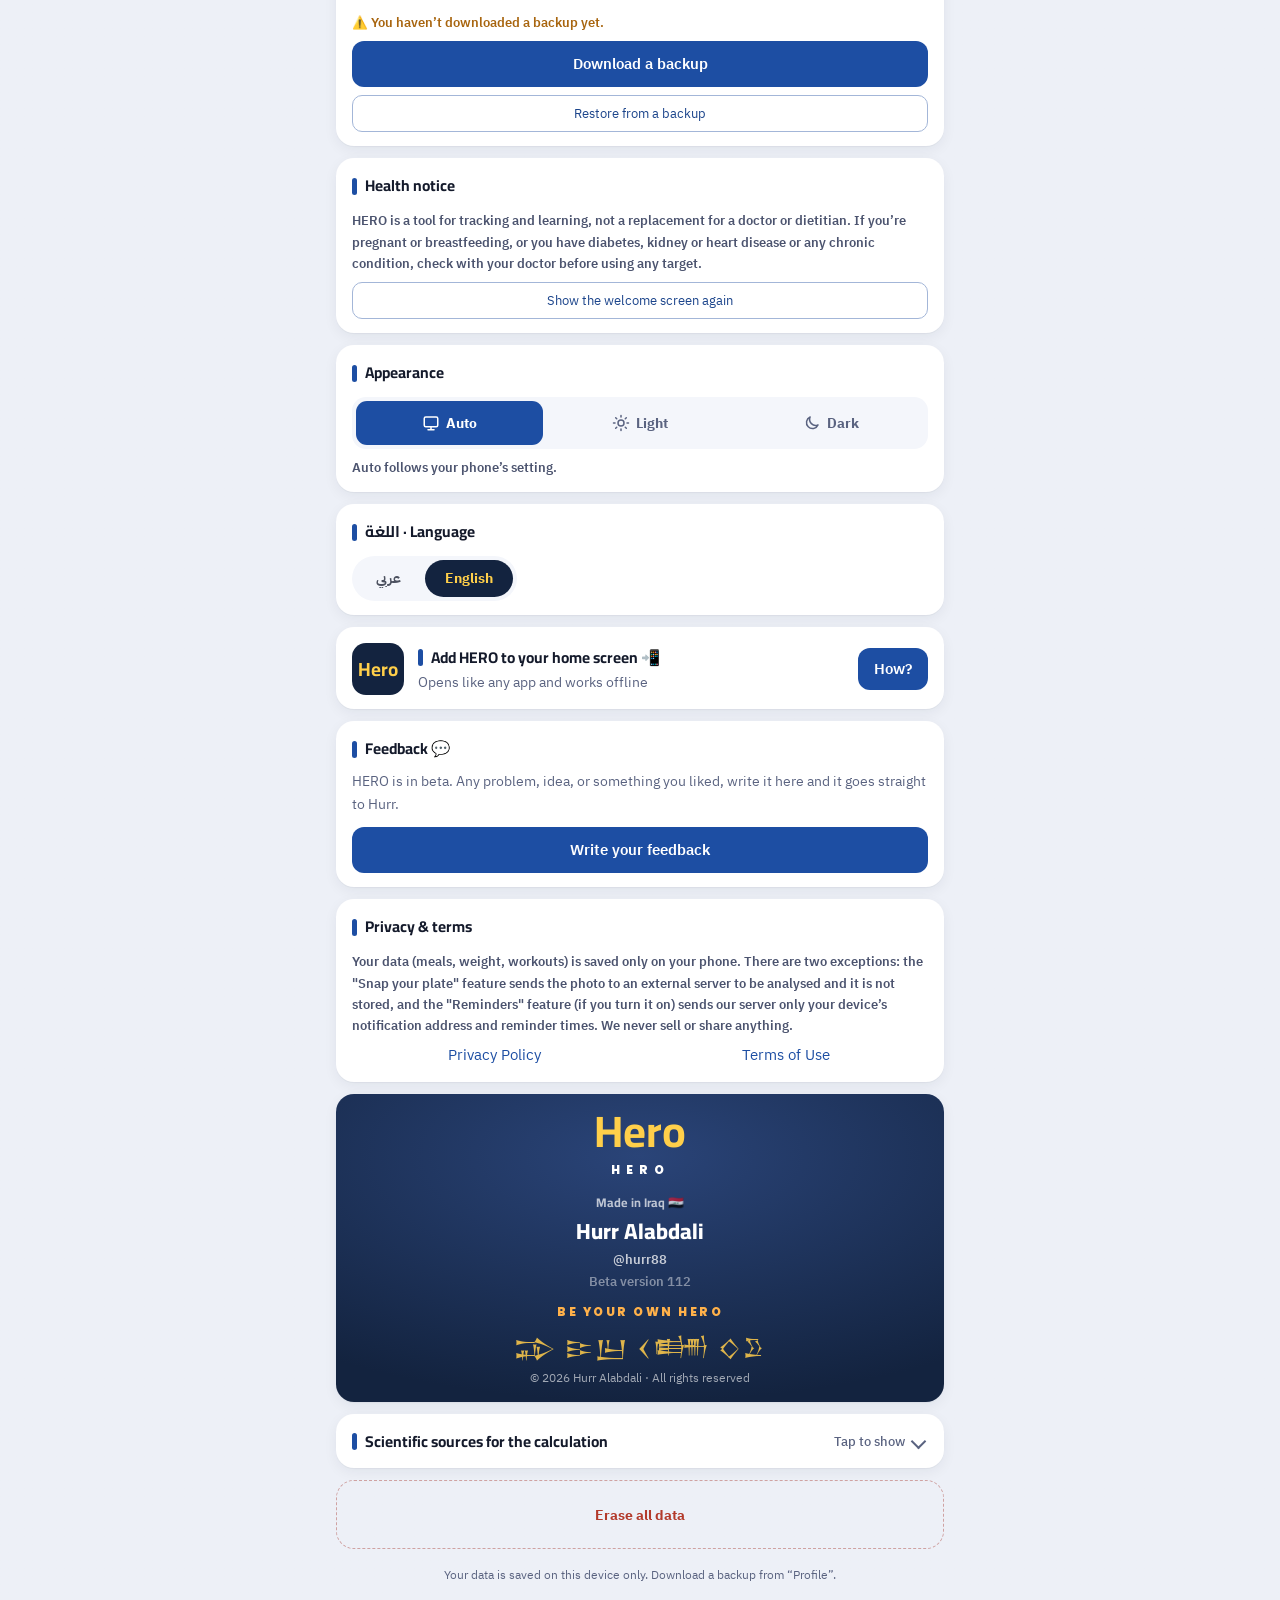
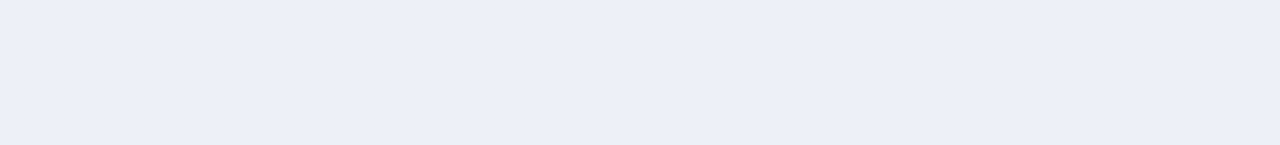
==== commit bbb99742: "هيرو · نسخة 112: كاش دائم لبيانات المدرب 3D Co-Authored-By: Claude Sonnet 5.5 <noreply@anthropic.com" ====
--- a/index.html
+++ b/index.html
@@ -38,7 +38,7 @@
 <link rel="apple-touch-icon" href="icons/icon-180.png">
 <style>html{background:#f2f4f9}@media (prefers-color-scheme:dark){html{background:#0d1220}}body{margin:0}img{max-width:100%}[hidden]{display:none!important}</style>
 <script>window.HERO_PWA = true;</script>
-<script src="app-i18n.js?v=111"></script>
+<script src="app-i18n.js?v=112"></script>
 </head>
 <body>
 <div id="ishtar" aria-hidden="true"><svg xmlns="http://www.w3.org/2000/svg" preserveAspectRatio="none">
@@ -57,7 +57,7 @@
 
 
 <style>/* IBM Plex Sans Arabic (SIL OFL 1.1) محلي */@font-face{font-family:'IBM Plex Sans Arabic';font-style:normal;font-weight:400;font-display:swap;src:url(fonts/ibm-plex-sans-arabic-arabic-400-normal.woff2) format('woff2');unicode-range:U+0600-06FF,U+0750-077F,U+0870-088E,U+0890-0891,U+0897-08E1,U+08E3-08FF,U+200C-200E,U+2010-2011,U+204F,U+2E41,U+FB50-FDFF,U+FE70-FE74,U+FE76-FEFC}@font-face{font-family:'IBM Plex Sans Arabic';font-style:normal;font-weight:500;font-display:swap;src:url(fonts/ibm-plex-sans-arabic-arabic-500-normal.woff2) format('woff2');unicode-range:U+0600-06FF,U+0750-077F,U+0870-088E,U+0890-0891,U+0897-08E1,U+08E3-08FF,U+200C-200E,U+2010-2011,U+204F,U+2E41,U+FB50-FDFF,U+FE70-FE74,U+FE76-FEFC}@font-face{font-family:'IBM Plex Sans Arabic';font-style:normal;font-weight:600;font-display:swap;src:url(fonts/ibm-plex-sans-arabic-arabic-600-normal.woff2) format('woff2');unicode-range:U+0600-06FF,U+0750-077F,U+0870-088E,U+0890-0891,U+0897-08E1,U+08E3-08FF,U+200C-200E,U+2010-2011,U+204F,U+2E41,U+FB50-FDFF,U+FE70-FE74,U+FE76-FEFC}@font-face{font-family:'IBM Plex Sans Arabic';font-style:normal;font-weight:700;font-display:swap;src:url(fonts/ibm-plex-sans-arabic-arabic-700-normal.woff2) format('woff2');unicode-range:U+0600-06FF,U+0750-077F,U+0870-088E,U+0890-0891,U+0897-08E1,U+08E3-08FF,U+200C-200E,U+2010-2011,U+204F,U+2E41,U+FB50-FDFF,U+FE70-FE74,U+FE76-FEFC}@font-face{font-family:'IBM Plex Sans Arabic';font-style:normal;font-weight:400;font-display:swap;src:url(fonts/ibm-plex-sans-arabic-latin-400-normal.woff2) format('woff2');unicode-range:U+0000-00FF,U+0131,U+0152-0153,U+02BB-02BC,U+02C6,U+02DA,U+02DC,U+0304,U+0308,U+0329,U+2000-206F,U+20AC,U+2122,U+2191,U+2193,U+2212,U+2215,U+FEFF,U+FFFD}@font-face{font-family:'IBM Plex Sans Arabic';font-style:normal;font-weight:500;font-display:swap;src:url(fonts/ibm-plex-sans-arabic-latin-500-normal.woff2) format('woff2');unicode-range:U+0000-00FF,U+0131,U+0152-0153,U+02BB-02BC,U+02C6,U+02DA,U+02DC,U+0304,U+0308,U+0329,U+2000-206F,U+20AC,U+2122,U+2191,U+2193,U+2212,U+2215,U+FEFF,U+FFFD}@font-face{font-family:'IBM Plex Sans Arabic';font-style:normal;font-weight:600;font-display:swap;src:url(fonts/ibm-plex-sans-arabic-latin-600-normal.woff2) format('woff2');unicode-range:U+0000-00FF,U+0131,U+0152-0153,U+02BB-02BC,U+02C6,U+02DA,U+02DC,U+0304,U+0308,U+0329,U+2000-206F,U+20AC,U+2122,U+2191,U+2193,U+2212,U+2215,U+FEFF,U+FFFD}@font-face{font-family:'IBM Plex Sans Arabic';font-style:normal;font-weight:700;font-display:swap;src:url(fonts/ibm-plex-sans-arabic-latin-700-normal.woff2) format('woff2');unicode-range:U+0000-00FF,U+0131,U+0152-0153,U+02BB-02BC,U+02C6,U+02DA,U+02DC,U+0304,U+0308,U+0329,U+2000-206F,U+20AC,U+2122,U+2191,U+2193,U+2212,U+2215,U+FEFF,U+FFFD}</style>
-<link rel="stylesheet" href="app.css?v=111">
+<link rel="stylesheet" href="app.css?v=112">
 
 <svg width="0" height="0" style="position:absolute" aria-hidden="true" focusable="false"><defs>
  <linearGradient id="lg-flame" x1="0" y1="1" x2="0" y2="0"><stop offset="0" stop-color="#ff5a3c"/><stop offset=".6" stop-color="#ff8a3d"/><stop offset="1" stop-color="#ffc24a"/></linearGradient>
@@ -354,7 +354,7 @@
       <div class="about-line">صُنع في العراق 🇮🇶</div>
       <div class="about-name">حُرّ العبدلي</div>
       <div class="about-sub"><span dir="ltr">@hurr88</span></div>
-      <div class="about-sub" style="opacity:.6">نسخة تجريبية 111</div>
+      <div class="about-sub" style="opacity:.6">نسخة تجريبية 112</div>
       <div class="about-motto" dir="ltr">BE YOUR OWN HERO</div>
       <div class="about-cun cun" aria-hidden="true">𒁉 𒄿𒌨 𒌋𒌦 𒄭𒊒</div>
       <div class="about-copy">© 2026 حُرّ العبدلي · جميع الحقوق محفوظة</div>
@@ -835,14 +835,17 @@
   </div>
 </div>
 
-<script src="app-main.js?v=111"></script>
-<script src="app-extra.js?v=111"></script>
+<script src="app-main.js?v=112"></script>
+<script src="app-extra.js?v=112"></script>
 
 
 <script>
 if('serviceWorker' in navigator && (location.protocol === 'https:' || location.hostname === 'localhost')){
   window.addEventListener('load', ()=>{
     navigator.serviceWorker.register('sw.js').then(reg=>{
+      setTimeout(()=>{   // بعد ما يفتح التطبيق: نكمل أي ملف بيانات ناقص (مثلاً انقطع النت وقت التثبيت؛ نتخطى توفير البيانات والشبكات البطيئة)
+        try{ const cn = navigator.connection; if(cn && (cn.saveData || /(^|-)2g$/.test(cn.effectiveType || ''))) return; navigator.serviceWorker.ready.then(r=>{ if(r.active) r.active.postMessage({type:'prefetch-data'}); }); }catch(e){}
+      }, 6000);
       reg.addEventListener('updatefound', ()=>{ const w = reg.installing; if(!w) return;
         w.addEventListener('statechange', ()=>{ if(w.state === 'installed' && navigator.serviceWorker.controller && typeof notify === 'function') notify('نزل تحديث جديد لهيرو ✨ سكّر التطبيق وافتحه حتى يشتغل'); });
       });
